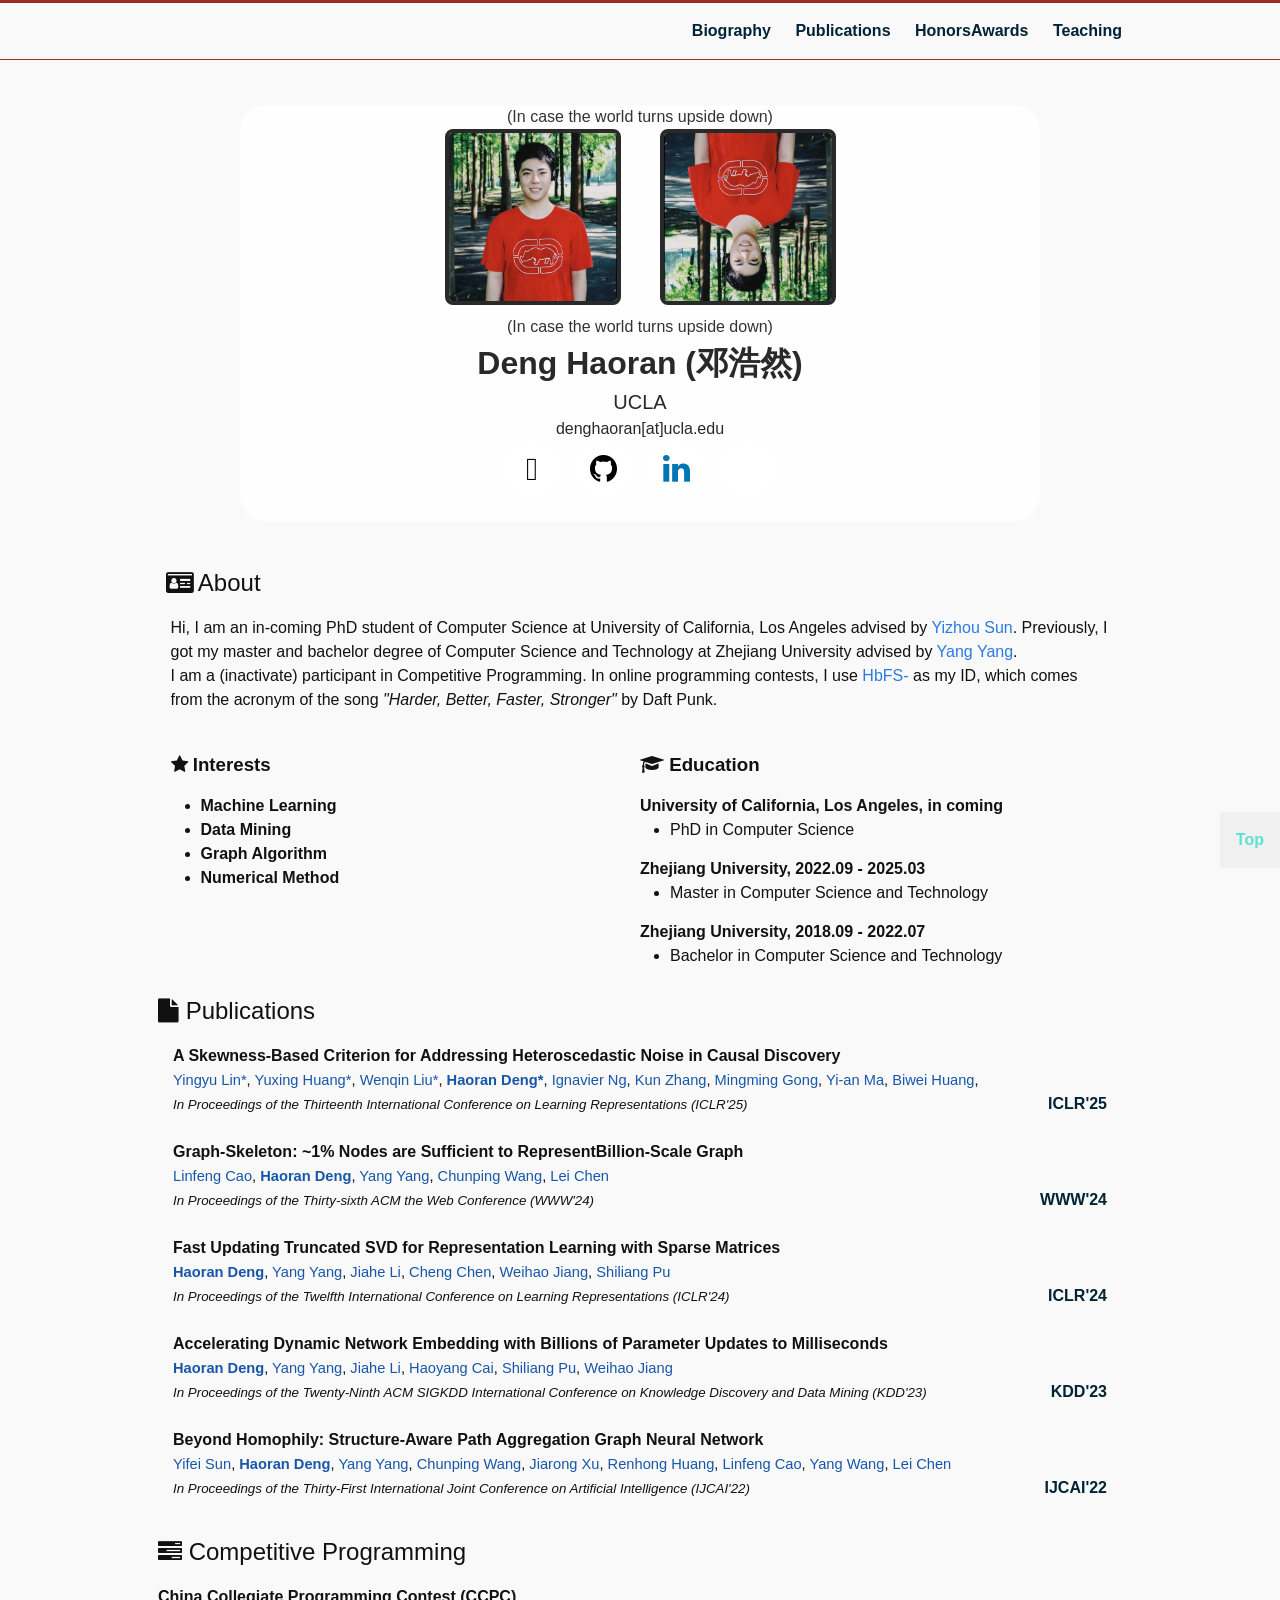
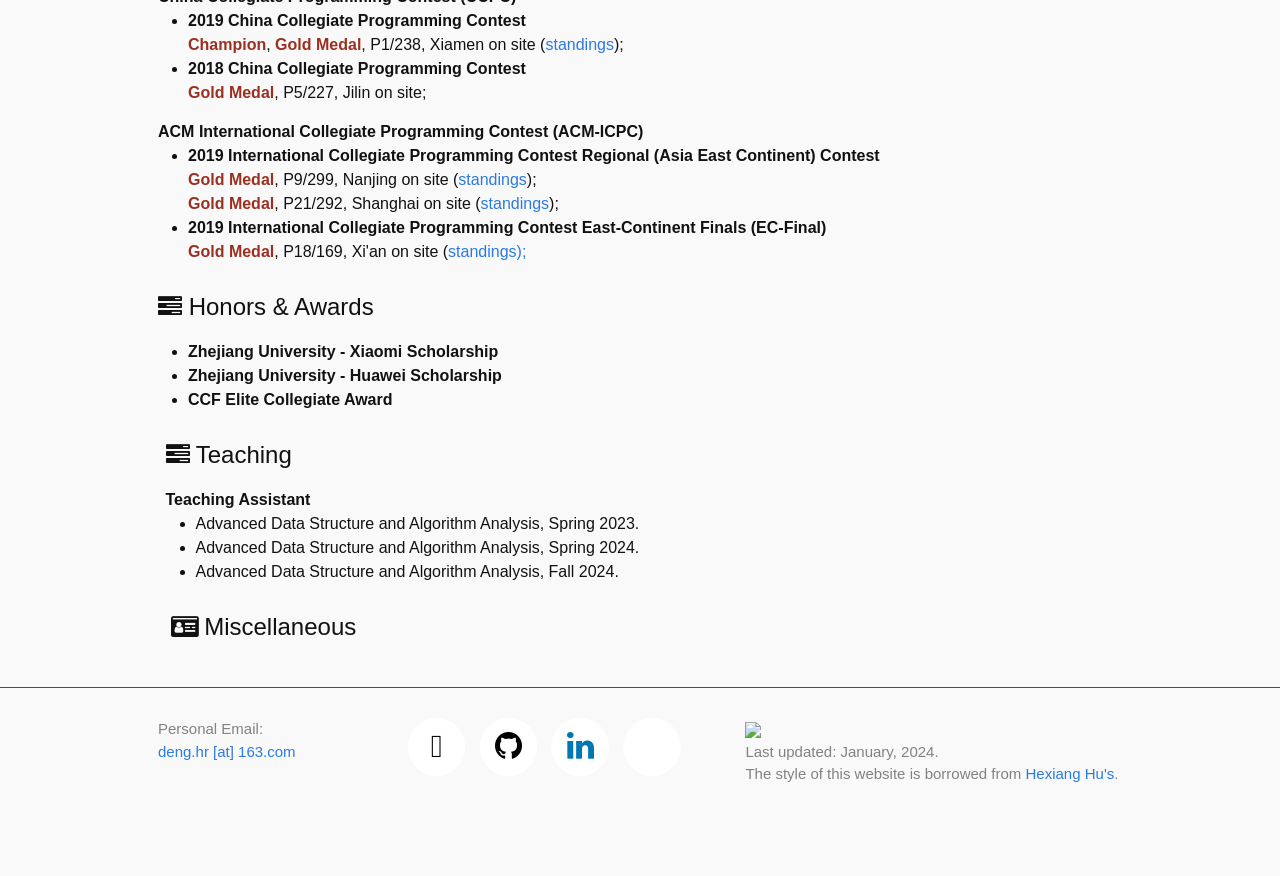
==== index.html @ dbf04264 "update" ====
<!DOCTYPE html>
<html>

  <head>

  <!-- Global site tag (gtag.js) - Google Analytics -->
  <!-- <script async src="https://www.googletagmanager.com/gtag/js?id=G-RFR2GFKT75"></script>
  <script>
    window.dataLayer = window.dataLayer || [];
    function gtag(){dataLayer.push(arguments);}
    gtag('js', new Date());
  
    gtag('config', 'G-RFR2GFKT75');
  </script> -->
  <!-- Google Tag Manager -->
  <!-- <script>(function(w,d,s,l,i){w[l]=w[l]||[];w[l].push({'gtm.start':
  new Date().getTime(),event:'gtm.js'});var f=d.getElementsByTagName(s)[0],
  'https://www.googletagmanager.com/gtm.js?id='+i+dl;f.parentNode.insertBefore(j,f);
  j=d.createElement(s),dl=l!='dataLayer'?'&l='+l:'';j.async=true;j.src=
  })(window,document,'script','dataLayer','GTM-NC38VTD');</script> -->
  <!-- End Google Tag Manager -->

  <meta http-equiv="Cache-Control" content="no-cache, no-store, must-revalidate" />
  <meta http-equiv="Pragma" content="no-cache" />
  <meta http-equiv="Expires" content="0" />

  <meta charset="utf-8">
  <meta http-equiv="X-UA-Compatible" content="IE=edge">

  <meta name="viewport" content="width=device-width, initial-scale=1">
	  
	<!-- <meta name="google-site-verification" content="u_--0s_Uw50r4zCgRrzltkmFhNCduYOJwPGlKVTuNJU" /> -->

  <title>Deng Haoran 邓浩然</title>
  <meta name="description" lang="en" content="This is an academic website for Deng Haoran">
  <meta name="keywords" lang="en" content="Deng Haoran." />
  

  <link rel="shortcut icon" href="images/icon/z.jpg">
  <link rel="stylesheet" href="main.css">
  <link rel="stylesheet" href="css/custom.css">
  <link rel="stylesheet" href="https://maxcdn.bootstrapcdn.com/font-awesome/4.7.0/css/font-awesome.min.css">
  <link rel="stylesheet" type="text/css" href="http://at.alicdn.com/t/font_1160473_t1iruikumm.css">

  <link rel="stylesheet" href="css/academicons.css"/>
  <link rel="stylesheet" href="//at.alicdn.com/t/c/font_4396254_7zooe3x1x2a.css">
  <link rel="stylesheet" href="https://cdn.jsdelivr.net/gh/jpswalsh/academicons@1/css/academicons.min.css">



  <script src="js/jquery-2.1.3.min.js"> </script>

  <!--[if lt IE 9]>
<script src="//cdnjs.cloudflare.com/ajax/libs/html5shiv/r29/html5.min.js">
</script>
<![endif]-->

  <script type="text/javascript">
    function ShowHide(divId, linkDivId) {
        if(document.getElementById(divId).style.display == 'none') {
            document.getElementById(divId).style.display='block';
            document.getElementById(linkDivId).style.display='none'; // Hide the "read more" link
        }
        else {
            document.getElementById(divId).style.display = 'none';
        }
    }
  </script>

  <style>
    /* 为所有列表项设置样式 */
    li.indented {
        position: relative;
        padding-left: 90px; /* 这是对齐效果的关键，可以根据实际内容调整这个值 */
    }

    li.indented::before {
        content: attr(data-date);
        position: absolute;
        left: 0;
        top: 0;
        white-space: nowrap;
    }
  </style>
  
</head>


<body>

    <!-- Google Tag Manager (noscript) -->
<!-- <noscript><iframe src="https://www.googletagmanager.com/ns.html?id=GTM-NC38VTD"
height="0" width="0" style="display:none;visibility:hidden"></iframe></noscript> -->
<!-- End Google Tag Manager (noscript) -->

    <header class="site-header">

  <div class="wrapper">
<nav class="site-nav">
  <a href="#" class="menu-icon">
    <svg viewBox="0 0 18 15">
      <path fill="#424242" d="M18,1.484c0,0.82-0.665,1.484-1.484,1.484H1.484C0.665,2.969,0,2.304,0,1.484l0,0C0,0.665,0.665,0,1.484,0 h15.031C17.335,0,18,0.665,18,1.484L18,1.484z"/>
      <path fill="#424242" d="M18,7.516C18,8.335,17.335,9,16.516,9H1.484C0.665,9,0,8.335,0,7.516l0,0c0-0.82,0.665-1.484,1.484-1.484 h15.031C17.335,6.031,18,6.696,18,7.516L18,7.516z"/>
      <path fill="#424242" d="M18,13.516C18,14.335,17.335,15,16.516,15H1.484C0.665,15,0,14.335,0,13.516l0,0 c0-0.82,0.665-1.484,1.484-1.484h15.031C17.335,12.031,18,12.696,18,13.516L18,13.516z"/>
    </svg>
  </a>

  <div class="trigger">
    <a class="page-link" href="#bio"><b>Biography</b></a>
    <a class="page-link" href="#publications"><b>Publications</b></a>
    <a class="page-link" href="#awards"><b>HonorsAwards</b></a>
    <a class="page-link" href="#teaching"><b>Teaching </b></a>
  </div>
</nav>
  </div>
</header>

  <div id="profile-cover" class="cover shallow-bg img-responsive"> 
    <div id="profile-namecard" class="profile-wrapper wrapper-light">
      <div id="my-contact" class="profile-col profile-col-2">
        <div style="margin-top: 10px; font-size: 16px; color: #333;">
          (In case the world turns upside down) 
        </div>
        <div style="text-align: center;">
          <div style="display: flex; justify-content: center; gap: 5px;">
            <img src="./images/self-portrait/me.jpg" alt="Me" class="circle-img border-dark" />
            <img src="./images/self-portrait/me.jpg" alt="Me" class="circle-img border-dark rotated" />
          </div>
          <div style="margin-top: 10px; font-size: 16px; color: #333;">
            (In case the world turns upside down) 
          </div>
        </div>
        <div id="my-name" class="text-grey-dark">
          Deng Haoran (邓浩然)<br>
        </div>
        <div id="my-title" class="text-grey">
          UCLA
        </div>
        <div id="my-email" class="text-grey-light">
          denghaoran[at]ucla.edu
        </div>

        <div class="social-media">
          <a href="https://scholar.google.com/citations?user=XYroEUEAAAAJ&hl" class="icon-button github">
          <i class="ai ai-google-scholar-square icon-github"></i>
            <span></span>
          </a>

          <a href="https://github.com/HaoranDeng" class="icon-button github">
            <i class="fa fa-github icon-github"></i>
            <span></span>
          </a>

          <a href="" class="icon-button linkedin">
            <i class="fa fa-linkedin icon-linkedin"></i>
            <span></span>
          </a>
          
          <a href="https://codeforces.com/profile/HbFS-" class="icon-button codeforces">
            <i 
              class="iconfont icon-codeforces"
              font-size: 50px
            ></i>
            <span></span>
          </a>
        </div>
      </div>
    </div>
  </div>

<div class="page-content">
<div class="wrapper">
<div id="bio" class="bio">

  <h1 class="md-heading text-left">
    <i class="fa fa-id-card" aria-hidden="true"></i>
    About
  </h1>
  <div class="bio-body" style="overflow:hidden;">
    <p>

      Hi, I am an in-coming PhD student of Computer Science at University of California, Los Angeles advised by <a href='https://web.cs.ucla.edu/~yzsun/'>Yizhou Sun</a>.
       
      Previously, I got my master and bachelor degree of Computer Science and Technology at Zhejiang University advised by <a href='http://yangy.org/#'>Yang Yang</a>. <br>

      <!-- I am interested in efficient machine learning and data mining. <br> -->
      
      I am a (inactivate) participant in Competitive Programming. 
      In online programming contests, I use <a href="https://codeforces.com/profile/HbFS-">HbFS-</a> as my ID, which comes from the acronym of the song <i>"Harder, Better, Faster, Stronger"</i> by Daft Punk.<br>

      <!-- <b>I am applying for PhD positions starting in Fall 2025! </b>  -->
      
      <br>
    </p>

    <div style="width: 50%; float:left">
			<h3>
		    <i class="fa fa-star" aria-hidden="true"></i>
		    <strong>Interests</strong>
			</h3>
      <ul>
        <li><b>Machine Learning</b></li>
        <li><b>Data Mining</b></li>
        <li><b>Graph Algorithm</b></li>
        <li><b>Numerical Method</b></li>
        <!-- <li><b>Numerical Method for Sparse Matrix.</b></li> -->
      </ul>
    </div>

    <div style="width: 50%; float:right">
			<h3>
				<i class="fa fa-graduation-cap" aria-hidden="true"></i>
				<strong>Education</strong>
			</h3>
      <b>University of California, Los Angeles, in coming</b><br>
			<ul>
        <li>PhD in Computer Science </li>
			</ul>
			<b>Zhejiang University, 2022.09 - 2025.03</b><br>
			<ul>
        <li>Master in Computer Science and Technology </li>
			</ul>
      <b>Zhejiang University, 2018.09 - 2022.07</b><br>
        <ul>
          <li>Bachelor in Computer Science and Technology</li>
        </ul>
    </div>
  
  </div>
</div>


<div id="publications" class="publications">
  <h1 class="md-heading text-left">
    <i class="fa fa-file" aria-hidden="true"></i>
    Publications
  </h1>

  <div class="pub-list">

    <div class="pub">
      <div class="pub-right">
        <div class="title">
          A Skewness-Based Criterion for Addressing Heteroscedastic Noise in Causal Discovery
        </div>
        <div class="desc">
        </div>
        <div class="authors">
          <font style="font-size: 11pt;">
            <a class="author" href="">Yingyu Lin*</a>,
            <a class="author" href="">Yuxing Huang*</a>,
            <a class="author" href="">Wenqin Liu*</a>,
            <a class="author" href=""><b>Haoran Deng*</b></a>,
            <a class="author" href="">Ignavier Ng</a>,
            <a class="author" href="">Kun Zhang</a>,
            <a class="author" href="">Mingming Gong</a>,
            <a class="author" href="">Yi-an Ma</a>,
            <a class="author" href="">Biwei Huang</a>,
            <!-- (*: Equal contribution) -->
          </font>
        </div>
        <font style="font-size: 10pt;"><i>In Proceedings of the Thirteenth International Conference on Learning Representations (ICLR'25)</i></font>
        <div class="publish">
          <span class="publisher">ICLR'25</span>
          <span class="place"></span>
        </div>
        <div class="tags">
          <a href="https://arxiv.org/pdf/2410.06407" class="publication-button pdf"><i class="iconfont icon-wenjian_pdf"></i></a>
          <!-- <a href="https://openreview.net/forum?id=CX2RgsS29V" class="publication-button pdf"><i class="iconfont icon-acm"></i></a>
          <a href="https://github.com/HaoranDeng/IncSVD" class="publication-button pdf"><i class="iconfont icon-github-fill"></i></a> -->
        </div>
      </div>
    </div>

    <div class="pub">
      <div class="pub-right">
        <div class="title">
          Graph-Skeleton: ~1% Nodes are Sufficient to RepresentBillion-Scale Graph
        </div>
        <div class="desc">
        </div>
        <div class="authors">
          <font style="font-size: 11pt;">
            <a class="author" href="">Linfeng Cao</a>,
            <a class="author" href=""><b>Haoran Deng</b></a>,
            <a class="author" href="">Yang Yang</a>,
            <a class="author" href="">Chunping Wang</a>,
            <a class="author" href="">Lei Chen</a>
          </font>
        </div>
        <font style="font-size: 10pt;"><i>In Proceedings of the Thirty-sixth ACM the Web Conference (WWW'24)</i></font>
        <div class="publish">
          <span class="publisher">WWW'24</span>
          <span class="place"></span>
        </div>
        <div class="tags">
          <a href="https://arxiv.org/pdf/2402.09565.pdf" class="publication-button pdf"><i class="iconfont icon-wenjian_pdf"></i></a>
          <a href="https://dl.acm.org/doi/abs/10.1145/3589334.3645452" class="publication-button pdf"><i class="iconfont icon-acm"></i></a>
          <a href="https://github.com/zjunet/GraphSkeleton" class="publication-button pdf"><i class="iconfont icon-github-fill"></i></a>
        </div>
      </div>
    </div>


    <div class="pub">
      <div class="pub-right">
        <div class="title">
          Fast Updating Truncated SVD for Representation Learning with Sparse Matrices
        </div>
        <div class="desc">
        </div>
        <div class="authors">
          <font style="font-size: 11pt;">
            <a class="author" href=""><b>Haoran Deng</b></a>,
            <a class="author" href="">Yang Yang</a>,
            <a class="author" href="">Jiahe Li</a>,
            <a class="author" href="">Cheng Chen</a>,
            <a class="author" href="">Weihao Jiang</a>,
            <a class="author" href="">Shiliang Pu</a>
          </font>
        </div>
        <font style="font-size: 10pt;"><i>In Proceedings of the Twelfth International Conference on Learning Representations (ICLR'24)</i></font>
        <div class="publish">
          <span class="publisher">ICLR'24</span>
          <span class="place"></span>
        </div>
        <div class="tags">
          <a href="https://arxiv.org/pdf/2401.09703.pdf" class="publication-button pdf"><i class="iconfont icon-wenjian_pdf"></i></a>
          <a href="https://openreview.net/forum?id=CX2RgsS29V" class="publication-button pdf"><i class="iconfont icon-acm"></i></a>
          <a href="https://github.com/HaoranDeng/IncSVD" class="publication-button pdf"><i class="iconfont icon-github-fill"></i></a>
        </div>
      </div>
    </div>

    <div class="pub">
      <div class="pub-right">
        <div class="title">
          Accelerating Dynamic Network Embedding with Billions of Parameter Updates to Milliseconds
        </div>
        <div class="desc">
        </div>
        <div class="authors">
          <font style="font-size: 11pt;">
            <a class="author" href=""><b>Haoran Deng</b></a>,
            <a class="author" href="">Yang Yang</a>,
            <a class="author" href="">Jiahe Li</a>,
            <a class="author" href="">Haoyang Cai</a>,
            <a class="author" href="">Shiliang Pu</a>,
            <a class="author" href="">Weihao Jiang</a>
          </font>
        </div>
        <font style="font-size: 10pt;"><i>In Proceedings of the Twenty-Ninth ACM SIGKDD International Conference on Knowledge Discovery and Data Mining (KDD'23)</i></font>
        <div class="publish">
          <span class="publisher">KDD'23</span>
          </span>
          <span class="place"></span>
        </div>
        <div class="tags">
          <a href="https://arxiv.org/pdf/2306.08967.pdf" class="publication-button pdf"><i class="iconfont icon-wenjian_pdf"></i></a>
          <a href="https://dl.acm.org/doi/10.1145/3580305.3599250" class="publication-button pdf"><i class="iconfont icon-acm"></i></a>
          <a href="https://github.com/HaoranDeng/DAMF" class="publication-button pdf"><i class="iconfont icon-github-fill"></i></a>
          <a href="https://dl.acm.org/doi/10.1145/3580305.3599250" class="publication-button pdf"><i class="iconfont icon-video-fill"></i></a>
        </div>
      </div>
    </div>

    <div class="pub">
      <div class="pub-right">
        <div class="title">
          Beyond Homophily: Structure-Aware Path Aggregation Graph Neural Network
        </div>
        <div class="desc">
        </div>
        <div class="authors">
          <font style="font-size: 11pt;">
            <a class="author" href="">Yifei Sun</a>,
            <a class="author" href=""><b>Haoran Deng</b></a>,
            <a class="author" href="">Yang Yang</a>,
            <a class="author" href="">Chunping Wang</a>,
            <a class="author" href="">Jiarong Xu</a>,
            <a class="author" href="">Renhong Huang</a>,
            <a class="author" href="">Linfeng Cao</a>,
            <a class="author" href="">Yang Wang</a>,
            <a class="author" href="">Lei Chen</a>
          </font>
        </div>
        <font style="font-size: 10pt;"><i>In Proceedings of the Thirty-First International Joint Conference on Artificial Intelligence (IJCAI'22)</i></font>
        <div class="publish">
          <span class="publisher">IJCAI'22</span>
          <span class="place"></span>
        </div>
        <div class="tags">
          <a href="https://www.ijcai.org/proceedings/2022/0310.pdf" class="publication-button pdf"><i class="iconfont icon-wenjian_pdf"></i></a>
          <a href="https://github.com/zjunet/PathNet" class="publication-button pdf"><i class="iconfont icon-github-fill"></i></a>
        </div>
      </div>
    </div>

    

  </div>
</div>
</div>

<div class="wrapper">
  <div id="CompetitivePrograming" class="HonorsAwards">
    <h1 class="md-heading text-left">
      <i class="fa fa-tasks" aria-hidden="true"></i>
      Competitive Programming
    </h1>
    <b>China Collegiate Programming Contest (CCPC)</b>
    <ul>
      <li><strong>2019 China Collegiate Programming Contest</strong></li>
        <b><span style="color: #9b3022;">Champion</span></b>, <b><span style="color: #9b3022;">Gold Medal</span></b>, P1/238, Xiamen on site (<a href="standing/xiamen.xlsx" download >standings</a>);<br>
      <li><strong>2018 China Collegiate Programming Contest</strong></li>
        <b><span style="color: #9b3022;">Gold Medal</span></b>, P5/227, Jilin on site;<br>
    </ul>
    <b>ACM International Collegiate Programming Contest (ACM-ICPC)</b>
    <ul>
      <li><strong>2019 International Collegiate Programming Contest Regional (Asia East Continent) Contest</strong></li>
        <b><span style="color: #9b3022;">Gold Medal</span></b>, P9/299, Nanjing on site (<a href="https://icpc.global/regionals/finder/AR-Nannjing-2020/standings">standings</a>);<br>
        <b><span style="color: #9b3022;">Gold Medal</span></b>, P21/292, Shanghai on site (<a href="https://icpc.global/regionals/finder/Shanghai-2020/standings">standings</a>);<br>
      <li><strong>2019 International Collegiate Programming Contest East-Continent Finals (EC-Final)</strong></li>
        <b><span style="color: #9b3022;">Gold Medal</span></b>, P18/169, Xi'an on site (<a href="https://icpc.global/regionals/finder/Asia-EC-League-Final-2020/standings">standings);</a><br>
    </ul>
  </div>
</div>

<div class="wrapper">
  <div id="HonorsAwards" class="HonorsAwards">
    <h1 class="md-heading text-left">
      <i class="fa fa-tasks" aria-hidden="true"></i>
      Honors & Awards
    </h1>
    <ul>
      <li><strong>Zhejiang University - Xiaomi Scholarship</strong></li>
      <li><strong>Zhejiang University - Huawei Scholarship</strong></li>
      <li><strong>CCF Elite Collegiate Award</strong></li>
    </ul>
  </div>
</div>

<div class="wrapper">
  <div id="teaching" class="bio">
      <h1 class="md-heading text-left">
        <i class="fa fa-tasks" aria-hidden="true"></i>
        Teaching
      </h1>  
      <b>Teaching Assistant</b><br>
      <ul>
        <li> Advanced Data Structure and Algorithm Analysis, Spring 2023.
        <li> Advanced Data Structure and Algorithm Analysis, Spring 2024.
        <li> Advanced Data Structure and Algorithm Analysis, Fall 2024.
      </ul>
  </div>
</div>

<!-- <div class="wrapper">
  <div id="academicservices" class="bio">
    <div class="bio-body" style="overflow:hidden;">
      <h1 class="md-heading text-left">
        <i class="fa fa-tasks" aria-hidden="true"></i>
        Academic Services
      </h1>  
      <b>Journal/Conference Reviewer:</b> NeurIPS, IEEE Transactions on Big Data, PLOS ONE<br>
      <b>Volunteer:</b> KDD 2023, NeurIPS 2023
    </div>
  </div>
</div> -->


<div class="wrapper">
  <div id="misc" class="bio">
    <div class="bio-body" style="overflow:hidden;">
      <h1 class="md-heading text-left">
        <i class="fa fa-id-card" aria-hidden="true"></i>
        Miscellaneous
      </h1>  
      <p>
      <!-- I love debating, running, badminton, piano, traveling and so much more.<br>
      🎤 Champion and Best Debater of the CKC Honors College Debate Tournament<br>
      🏃‍♀️ Runner-up of the Women's Pentathlon at Zhejiang University<br>
      🏸 Champion of Badminton Mixed Doubles at Zhejiang University<br> -->
      
      <!-- I was an athlete with 5 years of semi-professional training in Xiamen Professional Badminton Team, a renowned team that has produced 2 Olympic Champions and numerous world champions🏅. -->
      </p>
      <!-- <table>
        <tbody><tr>
          <td width="30%" valign="middle"><p><a href="https://www.bilibili.com/video/BV1ao4y1t7LJ/?spm_id_from=333.999.0.0&vd_source=24a1de585eee62ca4067d60b85fe0d92" target="_blank">
            <img src="./images/self-portrait/badminton.png" width="300" alt="LGM" style="border-style: none" align="top">
          </a></p></td>
          <td width="50%" valign="middle"><p style="margin-top: 0px; margin-bottom: 0px; line-height: 1.25;">
              <ul>
                <li><b>Chinese National First-Class Athlete</b> 
                  <ul>
                    <li>Pinnacle of lifelong honor for semi-professional athletes</li>	
                  </ul>
                </li>
                <li>National 8th place in Badminton Men's Singles</li>
                <li>Zhejiang Provincial 🥇🥈 &nbsp; <a href="https://www.bilibili.com/video/BV1ao4y1t7LJ/?spm_id_from=333.999.0.0&vd_source=24a1de585eee62ca4067d60b85fe0d92"> <img src="https://img.shields.io/badge/dynamic/json?label=views&style=social&logo=bilibili&query=$.data.stat.view&url=https://api.bilibili.com/x/web-interface/view?bvid=BV1kK4y1P7FJ" alt="bilibili"> <img src="https://img.shields.io/badge/dynamic/json?label=views&style=social&logo=bilibili&query=$.data.stat.view&url=https://api.bilibili.com/x/web-interface/view?bvid=BV1ao4y1t7LJ" alt="bilibili"></a></li>
                <li>Fujian Provincial 🥈🥈🥉🥉</li>
                <li>Xiamen Municipal 🥇🥇🥇🥇🥇🥇🥇</li>
              </ul>
          </p></td>
        </tr></tbody>
      </table> -->
      <!-- <p id="readMoreDiv3"><a href="javascript:void(0);" onclick="ShowHide('HiddenDiv3', 'readMoreDiv3')" class="read-more-link">show more</a></p>
      <div class="mid" id="HiddenDiv3" style="display: none;">	
        <table>
          <tbody><tr>
            <td width="100%">
              <p style="margin-top: 3px; margin-bottom: 3px; line-height: 1.25;">
                💡 I am interested in tech-empowered entrepreneurship and I was selected for a distinguished minor program in innovation and entrepreneurship with honors.
                <br><br>
                🎤 To promote information technology, I've been an invited speaker on national TV and provincial radio, as well as the host of a Turing Seminar with Monty, the admirable creator of MySQL.
                <br><br>
                💖 I have a passion for philanthropy and participated in several charity events. I am humbled to receive ZJU's highest recognition for my efforts.
            </p></td>
          </tr></tbody>
        </table>
      </div> -->
      <table style="width:80%;max-width:400px;border:0px;border-spacing:0px;border-collapse:separate;margin-right:auto;margin-left:auto;">
        <tbody><tr>
          <td style="width:100%; vertical-align:middle; text-align:center;"><p>
            <script type="text/javascript" id="clustrmaps" src="//clustrmaps.com/map_v2.js?d=3CfPQBFzeOvYscprjhS233pT0E9P0xgc8qHdknSDydk&cl=ffffff&w=a"></script>
          </a></p></td>
        </tr></tbody>
      </table>
    </div>
  </div>
</div>




<footer class="site-footer">
  <div class="wrapper">
    <div class="footer-col-wrapper">
      <div class="footer-col  footer-col-1">
        <ul class="contact-list">
          <li>Personal Email:</li>
          <li><a href="mailto:">deng.hr [at] 163.com</a></li>
        </ul>
      </div>

      <div class="footer-col  footer-col-2">
          <a href="" class="icon-button github">
          <i class="ai ai-google-scholar-square icon-github"></i>
            <span></span>
          </a>

          <a href="" class="icon-button github">
            <i class="fa fa-github icon-github"></i>
            <span></span>
          </a>

          <a href="" class="icon-button linkedin">
            <i class="fa fa-linkedin icon-linkedin"></i>
            <span></span>
          </a>

          <a href="https://codeforces.com/profile/HbFS-" class="icon-button codeforces">
            <i class="iconfont icon-codeforces"></i>
            <span></span>
          </a>
      </div>
	<div class="footer-col footer-col-3">
    <a href="https://hits.seeyoufarm.com"><img src="https://hits.seeyoufarm.com/api/count/incr/badge.svg?url=https%3A%2F%2Fhaorandeng.github.io&count_bg=%2379C83D&title_bg=%23555555&icon=&icon_color=%23E7E7E7&title=hits&edge_flat=false"/></a>
		<p class="text">Last updated: January, 2024.<br>The style of this website is borrowed from <a href='http://hexianghu.com/'>Hexiang Hu's</a>.</p>
	</div>
  </div>
  </div>

</footer>
    <div class="back-to-top">Top</div>

<script type="text/javascript">
jQuery(document).ready(function() {
    var offset = 220;
    var duration = 500;
    jQuery(window).scroll(function() {
        if (jQuery(this).scrollTop() > offset) {
            jQuery('.back-to-top').fadeIn(duration);
        } else {
            jQuery('.back-to-top').fadeOut(duration);
    
        }
    });
    jQuery('.back-to-top').click(function(event) {
        event.preventDefault();
        jQuery('html, body').animate({scrollTop: 0}, duration);
        return false;
    })
});
</script>
  </body>

<!--
  <script>
  (function(i,s,o,g,r,a,m){i['GoogleAnalyticsObject']=r;i[r]=i[r]||function(){
  (i[r].q=i[r].q||[]).push(arguments)},i[r].l=1*new Date();a=s.createElement(o),
  m=s.getElementsByTagName(o)[0];a.async=1;a.src=g;m.parentNode.insertBefore(a,m)
  })(window,document,'script','//www.google-analytics.com/analytics.js','ga');

  ga('create', 'UA-60071442-1', 'auto');
  ga('send', 'pageview');
</script>
-->

<!--<script src="custom-pub.js"></script>-->
</html>
---- main.css ----
body,
h1,
h2,
h3,
h4,
h5,
h6,
p,
blockquote,
pre,
hr,
dl,
dd,
ol,
ul,
figure {
    margin: 0;
    padding: 0
}

hr {
    display: block;
    -webkit-margin-before: 0.5em;
    -webkit-margin-after: 0.5em;
    -webkit-margin-start: auto;
    -webkit-margin-end: auto;
    border-style: inset;
    border-width: 1px
}

body,
html {
    height: 100%
}

body {
    z-index: initial;
    font-family: "Roboto", Helvetica, Arial, sans-serif;
    font-size: 16px;
    line-height: 1.5;
    font-weight: 300;
    color: #111;
    background-color: #f9f9f9;
    -webkit-text-size-adjust: 100%
}

body:after {
    display: none;
    content: url("images/background/background1.JPG") url("images/background/background2.jpg")
}

h1,
h2,
h3,
h4,
h5,
h6,
p,
blockquote,
pre,
ul,
ol,
dl,
figure,
.highlight {
    margin-bottom: 15px
}

img {
    max-width: 100%;
    vertical-align: middle
}

figure>img {
    display: block
}

figcaption {
    font-size: 14px
}

ul,
ol {
    margin-left: 30px
}

li>ul,
li>ol {
    margin-bottom: 0
}

h1,
h2,
h3,
h4,
h5,
h6 {
    font-weight: 300
}

a {
    color: #2a7ae2;
    text-decoration: none
}

a:visited {
    color: #1756a9
}

a:hover {
    color: #111;
    text-decoration: underline
}

blockquote {
    color: #828282;
    border-left: 4px solid #e8e8e8;
    padding-left: 15px;
    font-size: 18px;
    letter-spacing: -1px;
    font-style: italic
}

blockquote>:last-child {
    margin-bottom: 0
}

pre,
code {
    font-size: 15px;
    border: 1px solid #e8e8e8;
    border-radius: 3px;
    background-color: #eef
}

code {
    padding: 1px 5px
}

pre {
    padding: 8px 12px;
    overflow-x: scroll
}

pre>code {
    border: 0;
    padding-right: 0;
    padding-left: 0
}

.wrapper {
    max-width: -webkit-calc(1024px - (30px * 2));
    max-width: calc(1024px - (30px * 2));
    margin-right: auto;
    margin-left: auto;
    padding-right: 30px;
    padding-left: 30px
}

@media screen and (max-width: 800px) {
    .wrapper {
        max-width: -webkit-calc(1024px - (30px));
        max-width: calc(1024px - (30px));
        padding-right: 15px;
        padding-left: 15px
    }
}

.wrapper:after,
.footer-col-wrapper:after,
.cover:after,
.profile-wrapper:after {
    content: "";
    display: table;
    clear: both
}

.text-grey-light {
    color: #e8e8e8
}

.text-grey-bright {
    color: #fff
}

.text-grey {
    color: #828282
}

.site-header {
    border-top: 3px solid #9b3022;
    border-bottom: 1px solid #9b3022;
    min-height: 56px;
    position: relative
}

.site-title {
    font-size: 26px;
    font-weight: 400;
    font-family: 'Roboto', sans-serif, Helvetica;
    line-height: 56px;
    letter-spacing: -1px;
    margin-bottom: 0;
    float: left
}

.site-title,
.site-title:visited {
    color: #002336
}

.site-nav {
    float: right;
    line-height: 56px;
    z-index: 3
}

.site-nav .menu-icon {
    display: none
}

.site-nav .page-link {
    font-weight: 400;
    color: #002336;
    line-height: 1.5
}

.site-nav .page-link:not(:first-child) {
    margin-left: 20px
}

@media screen and (max-width: 600px) {
    .site-nav {
        position: absolute;
        top: 9px;
        right: 30px;
        background-color: #f9f9f9;
        border: 1px solid #e8e8e8;
        border-radius: 5px;
        text-align: right
    }

    .site-nav .menu-icon {
        display: block;
        float: right;
        width: 36px;
        height: 26px;
        line-height: 0;
        padding-top: 10px;
        text-align: center
    }

    .site-nav .menu-icon>svg {
        width: 18px;
        height: 15px
    }

    .site-nav .menu-icon>svg path {
        fill: #113f7c
    }

    .site-nav .trigger {
        clear: both;
        display: none
    }

    .site-nav:hover .trigger {
        display: block;
        padding-bottom: 5px
    }

    .site-nav .page-link {
        font-weight: 400;
        display: block;
        padding: 5px 10px
    }
}

.site-footer {
    border-top: 1px solid #9b3022;
    padding: 30px 0
}

.footer-heading {
    font-size: 18px;
    margin-bottom: 15px
}

.contact-list,
.social-media-list {
    list-style: none;
    margin-left: 0
}

.footer-col-wrapper {
    font-size: 15px;
    color: #828282;
    margin-left: -15px
}

.footer-col {
    float: left;
    margin-bottom: 15px;
    padding-left: 15px
}

.footer-col-1 {
    width: -webkit-calc(25% - (30px / 2));
    width: calc(25% - (30px / 2))
}

.footer-col-2 {
    width: -webkit-calc(35% - (30px / 2));
    width: calc(35% - (30px / 2))
}

.footer-col-3 {
    width: -webkit-calc(40% - (30px / 2));
    width: calc(40% - (30px / 2))
}

@media screen and (max-width: 800px) {

    .footer-col-1,
    .footer-col-2 {
        width: -webkit-calc(50% - (30px / 2));
        width: calc(50% - (30px / 2))
    }

    .footer-col-3 {
        width: -webkit-calc(100% - (30px / 2));
        width: calc(100% - (30px / 2))
    }
}

@media screen and (max-width: 600px) {
    .footer-col {
        float: none;
        width: -webkit-calc(100% - (30px / 2));
        width: calc(100% - (30px / 2))
    }
}

.page-content {
    padding: 30px 0
}

.text-center {
    text-align: center
}

.sm-heading {
    font-size: 20px;
    font-color: #9b3022;
    font-weight: 300
}

.md-heading {
    font-size: 24px;
    font-color: #9b3022;
    font-weight: 400
}

.lg-heading {
    font-size: 30px;
    font-color: #9b3022;
    font-weight: 600
}

.button {
    padding: 10px;
    margin-top: 25px
}

.button a {
    border: solid 1px #e0e0e0;
    border-radius: 0.2rem;
    color: #868686;
    display: inline-block;
    text-align: center;
    padding: 0.5rem 2.0rem;
    text-decoration: none
}

.button em {
    border: solid 1px #e0e0e0;
    border-radius: 0.2rem;
    color: #868686;
    display: inline-block;
    text-align: center;
    padding: 0.5rem 0.9rem
}

.button>.heading>a:hover {
    color: #fff;
    background-color: #292929;
    border: solid 1px #292929
}

.highlight {
    background: #fff
}

.highlight .c {
    color: #998;
    font-style: italic
}

.highlight .err {
    color: #a61717;
    background-color: #e3d2d2
}

.highlight .k {
    font-weight: bold
}

.highlight .o {
    font-weight: bold
}

.highlight .cm {
    color: #998;
    font-style: italic
}

.highlight .cp {
    color: #999;
    font-weight: bold
}

.highlight .c1 {
    color: #998;
    font-style: italic
}

.highlight .cs {
    color: #999;
    font-weight: bold;
    font-style: italic
}

.highlight .gd {
    color: #000;
    background-color: #fdd
}

.highlight .gd .x {
    color: #000;
    background-color: #faa
}

.highlight .ge {
    font-style: italic
}

.highlight .gr {
    color: #a00
}

.highlight .gh {
    color: #999
}

.highlight .gi {
    color: #000;
    background-color: #dfd
}

.highlight .gi .x {
    color: #000;
    background-color: #afa
}

.highlight .go {
    color: #888
}

.highlight .gp {
    color: #555
}

.highlight .gs {
    font-weight: bold
}

.highlight .gu {
    color: #aaa
}

.highlight .gt {
    color: #a00
}

.highlight .kc {
    font-weight: bold
}

.highlight .kd {
    font-weight: bold
}

.highlight .kp {
    font-weight: bold
}

.highlight .kr {
    font-weight: bold
}

.highlight .kt {
    color: #458;
    font-weight: bold
}

.highlight .m {
    color: #099
}

.highlight .s {
    color: #d14
}

.highlight .na {
    color: teal
}

.highlight .nb {
    color: #0086B3
}

.highlight .nc {
    color: #458;
    font-weight: bold
}

.highlight .no {
    color: teal
}

.highlight .ni {
    color: purple
}

.highlight .ne {
    color: #900;
    font-weight: bold
}

.highlight .nf {
    color: #900;
    font-weight: bold
}

.highlight .nn {
    color: #555
}

.highlight .nt {
    color: navy
}

.highlight .nv {
    color: teal
}

.highlight .ow {
    font-weight: bold
}

.highlight .w {
    color: #bbb
}

.highlight .mf {
    color: #099
}

.highlight .mh {
    color: #099
}

.highlight .mi {
    color: #099
}

.highlight .mo {
    color: #099
}

.highlight .sb {
    color: #d14
}

.highlight .sc {
    color: #d14
}

.highlight .sd {
    color: #d14
}

.highlight .s2 {
    color: #d14
}

.highlight .se {
    color: #d14
}

.highlight .sh {
    color: #d14
}

.highlight .si {
    color: #d14
}

.highlight .sx {
    color: #d14
}

.highlight .sr {
    color: #009926
}

.highlight .s1 {
    color: #d14
}

.highlight .ss {
    color: #990073
}

.highlight .bp {
    color: #999
}

.highlight .vc {
    color: teal
}

.highlight .vg {
    color: teal
}

.highlight .vi {
    color: teal
}

.highlight .il {
    color: #099
}

.cover {
    max-width: 100%;
    height: 450px;
    z-index: initial;
    margin-right: auto;
    margin-left: auto;
    padding-right: 0px;
    padding-left: 0px
}

@media screen and (max-width: 800px) {
    .cover {
        max-width: -webkit-calc(1024px - (30px));
        max-width: calc(1024px - (30px));
        padding-right: 15px;
        padding-left: 15px
    }
}

@media screen and (max-width: 600px) {
    .cover {
        height: 600px
    }
}

.shallow-bg {
    background-image: url("images/background/background1.JPG");
    background-size: cover;
    background-repeat: no-repeat;
    background-position: center center
}

.deep-bg {
    background-image: url("images/background/background2.JPG");
    background-size: cover;
    background-repeat: no-repeat;
    background-position: center center
}

.profile-wrapper {
    border-radius: 25px;
    position: relative;
    /* top: 20%; */
    top: 30px;
    width: 800px;
    margin-left: auto;
    margin-right: auto
}

@media screen and (max-width: 800px) {
    .profile-wrapper {
        top: 15%;
        border-radius: 25px;
        position: relative;
        width: -webkit-calc(90% - (30px / 2));
        width: calc(90% - (30px / 2));
        margin-left: auto;
        margin-right: auto
    }
}

.wrapper-light {
    background-color: rgba(255, 255, 255, 0.8)
}

.wrapper-dark {
    background-color: rgba(150, 150, 150, 0.8)
}

.profile-col {
    /* float: left !important; */
    float: none;
    margin-top: 15px;
    margin-bottom: 15px;
    margin-left: auto;
    margin-right: auto;
    text-align: center
}

.profile-col-1 {
    width: -webkit-calc(45% - (30px / 2));
    width: calc(45% - (30px / 2))
}

.profile-col-2 {
    /* margin-top: 15px; */
    width: -webkit-calc(55% - (30px / 2));
    width: calc(55% - (30px / 2))
}

@media screen and (max-width: 800px) {
    /* .profile-col-1, */
    .profile-col-2 {
        width: -webkit-calc(55% - (30px / 2));
        width: calc(55% - (30px / 2))
    }
}

@media screen and (max-width: 800px) {
    .profile-col {
        position: relative;
        margin: 10px auto;
        float: none;
        width: -webkit-calc(100%);
        width: calc(100%)
    }
}

.circle-img {
    margin: 0px auto;
    width: 168px;
    border-width: 4px;
    border-style: solid;
    border-radius: 8px
}

.rotated {
    transform: rotate(180deg);
}

.border-dark {
    border-color: #292929
}

.border-bright {
    border-color: #fff
}

.border-light {
    border-color: #e8e8e8
}

.circle-img-light {
    margin: 0px auto;
    width: 168px;
    border-width: 3px;
    border-style: solid;
    border-radius: 50%
}

#my-name {
    font-size: 32px;
    font-weight: bold;
    color: #292929
}

#my-title {
    font-size: 20px;
    color: #292929;
    font-weight: 200
}

#my-email {
    font-size: 16px;
    color: #292929;
    font-weight: 160
}

#my-desc-title {
    font-size: 28px;
    color: #fff;
    font-weight: bold
}

#my-desc-content {
    font-size: 18px;
    color: #e8e8e8;
    font-weight: 200
}

@media screen and (max-width: 600px) {
    #my-title {
        display: none
    }
}

.preview {
    text-overflow: ellipsis;
    overflow: hidden
}

.hide {
    display: none
}

.maxim {
    background-color: #e8e8e8;
    margin: 10px 10px 10px 10px;
    padding: 10px 10px 10px 20px;
    border-radius: 4px;
    color: #002336
}

@media screen and (max-width: 600px) {
    .maxim {
        padding: 2px;
        margin: 2px
    }
}

.maxim>div>strong,
.maxim>p>strong,
.maxim>strong {
    color: #9b3022
}

.maxim>div>b,
.maxim>p>b,
.maxim>b {
    color: #00a200
}

.maxim>div>s,
.maxim>s {
    color: #00a200
}

.maxim>div>em,
.maxim>em {
    color: #002336;
    font-weight: 400
}

.maxim>div>i,
.maxim>i {
    color: #0077B5;
    font-weight: 400
}

.maxim>div>u,
.maxim>u {
    color: #4d004d;
    font-weight: 400
}

.maxim>div {
    margin: 5px
}

.text-right {
    text-align: right
}

.text-left {
    text-align: left
}

.text-center {
    text-align: center
}

hr.soft {
    border: 0;
    height: 1px;
    background-image: -webkit-linear-gradient(left, transparent, rgba(0, 0, 0, 0.75), transparent);
    background-image: -moz-linear-gradient(left, transparent, rgba(0, 0, 0, 0.75), transparent);
    background-image: -ms-linear-gradient(left, transparent, rgba(0, 0, 0, 0.75), transparent);
    background-image: -o-linear-gradient(left, transparent, rgba(0, 0, 0, 0.75), transparent);
    padding: 0;
    margin: 0
}

.back-to-top {
    position: fixed;
    bottom: 2em;
    right: 0px;
    text-decoration: none;
    color: #35DACA;
    background-color: rgba(235, 235, 235, 0.8);
    font-size: 16px;
    font-weight: bold;
    padding: 1em;
    display: none
}

.back-to-top:hover {
    background-color: rgba(135, 135, 135, 0.5)
}

.social-icon {
    width: 40px;
    height: 40px;
    display: inline-block
}

.icon-button {
    background-color: white;
    border-radius: 3.6rem;
    cursor: pointer;
    display: inline-block;
    font-size: 2.0rem;
    height: 3.6rem;
    line-height: 3.6rem;
    margin: 0 5px;
    position: relative;
    text-align: center;
    -webkit-user-select: none;
    -moz-user-select: none;
    -ms-user-select: none;
    user-select: none;
    width: 3.6rem
}

.icon-button span {
    border-radius: 0;
    display: block;
    height: 0;
    left: 50%;
    margin: 0;
    position: absolute;
    top: 50%;
    -webkit-transition: all 0.3s;
    -moz-transition: all 0.3s;
    -o-transition: all 0.3s;
    transition: all 0.3s;
    width: 0
}

.icon-button:hover span {
    width: 3.6rem;
    height: 3.6rem;
    border-radius: 3.6rem;
    margin: -1.8rem
}


.publication-button {
    color: #9b3022;
    /* background-color: rgba(255, 255, 255, 0); */ 
    border-radius: 1.0rem;
    /* cursor: pointer; */
    display: inline-block;
    /* font-size: 4.0rem; */
    transform: scale(2.0);
    height: -1rem;
    line-height: 2.5rem;
    margin: 0 5px;
    position: relative;
    text-align: center;
    -webkit-user-select: none;
    -moz-user-select: none;
    -ms-user-select: none;
    user-select: none;
    width: 1.5rem;
    text-decoration: none
}


.publication-button:hover {
    text-decoration: none;
}

.publication-button:visited{
    color: #9b3022;
}

.codeforces span {
    background-color: #4099ff
}

.facebook span {
    background-color: #3B5998
}

.linkedin span {
    background-color: #0077B5
}

.github span {
    background-color: #000
}


.icon-button i {
    background: none;
    color: white;
    height: 3.6rem;
    left: 0;
    line-height: 3.6rem;
    position: absolute;
    top: 0;
    -webkit-transition: all 0.3s;
    -moz-transition: all 0.3s;
    -o-transition: all 0.3s;
    transition: all 0.3s;
    width: 3.6rem;
    z-index: 10
}


.icon-button .icon-codeforces {
    transform: scale(2.0);
    color: #4099ff
}

.icon-button .icon-facebook {
    color: #3B5998
}

.icon-button .icon-github {
    color: #000
}

.icon-button .icon-linkedin {
    color: #0077B5
}

/* .publication-button .icon-pdf {
    transform: scale(3.0);
    color: #4099ff
} */

/* .publication-button:hover .icon-pdf, */
.icon-button:hover .icon-codeforces,
.icon-button:hover .icon-facebook,
.icon-button:hover .icon-github,
.icon-button:hover .icon-linkedin {
    color: white
}

.timeline-brief,
.timeline {
    font-family: 'Roboto', sans-serif, Helvetica;
    margin-top: 10px;
    margin-bottom: 10px;
    font-size: 20px;
    font-weight: 400
}

.timeline-body {
    padding: 0
}

.timeline-start {
    width: -webkit-calc(100% - 2 * (20px));
    width: calc(100% - 2 * (20px));
    text-align: center;
    padding: 20px
}

.timeline-item:before {
    width: 11px;
    height: 11px;
    background: #333;
    content: "";
    display: block;
    position: absolute;
    border-radius: 5px
}

.timeline-item {
    width: -webkit-calc(50% - (20px));
    width: calc(50% - (20px));
    position: relative
}

.timeline-item:nth-child(odd):before {
    left: -8px
}

.timeline-item:nth-child(odd):after {
    left: -8px;
    bottom: 0
}

.timeline-item:nth-child(odd) {
    margin-left: 50%;
    padding-left: 20px;
    border-left: 5px solid #333;
    text-align: left
}

.timeline-item:nth-child(even) {
    margin-right: -webkit-calc(50% + (20px));
    margin-right: calc(50% + (20px));
    padding-right: 20px;
    border-right: 5px solid #333;
    text-align: right
}

.timeline-item:nth-child(even):before {
    right: -8px
}

.timeline-item:nth-child(even):after {
    right: -8px
}

.timeline-date {
    font-size: 16px;
    font-weight: 600;
    color: #113f7c
}

.timeline-title {
    font-size: 20px;
    font-weight: 500;
    font-family: 'Roboto', sans-serif;
    color: #9b3022
}

.timeline-desc {
    font-size: 16px;
    font-weight: 200
}

.timeline-host {
    font-size: 14px;
    font-weight: 400
}

.timeline>.timeline-body>.timeline-item:last-child:after {
    bottom: 0;
    width: 11px;
    height: 11px;
    background: #333;
    content: "";
    display: block;
    position: absolute;
    border-radius: 5px
}

.timeline>.timeline-body>.timeline-item:last-child:nth-child(even) {
    vertical-align: middle;
    min-height: 200px;
    border-right: 5px dashed #333
}

.timeline>.timeline-body>.timeline-item:last-child:nth-child(odd) {
    vertical-align: middle;
    min-height: 200px;
    border-left: 5px dashed #333
}

@media screen and (max-width: 600px) {
    .timeline-start {
        min-height: 50px;
        padding: 0 0 0 5px;
        text-align: left;
        border-left: 5px dashed #333;
        width: 100%;
        padding-left: 5px;
        margin-left: 5px
    }

    .timeline-start:after {
        left: 17px;
        width: 11px;
        height: 11px;
        background: #333;
        content: "";
        display: block;
        position: absolute;
        border-radius: 5px
    }

    .timeline-item,
    .timeline-item:nth-child(odd),
    .timeline-item:nth-child(even) {
        min-height: 0;
        text-align: left;
        border-left: 5px solid #333;
        border-right: 0px;
        width: 100%;
        padding-left: 5px;
        margin-left: 5px;
        margin-right: 0px;
        padding-right: 0px
    }

    .timeline>.timeline-body>.timeline-item:last-child:nth-child(odd),
    .timeline>.timeline-body>.timeline-item:last-child:nth-child(even) {
        min-height: 0;
        text-align: left;
        border-left: 5px solid #333;
        border-right: 0px;
        width: 100%;
        padding-left: 5px;
        margin-left: 5px;
        margin-right: 0px;
        padding-right: 0px
    }

    .timeline-item:before {
        left: -8px
    }

    .timeline-item:after {
        left: -8px
    }

    .timeline-date {
        font-size: 14px
    }

    .timeline-title {
        font-size: 16px
    }

    .timeline-desc {
        font-size: 12px
    }

    .timeline-host {
        font-size: 10px
    }
}

.toy-list {
    margin-left: 0;
    list-style: none
}

.toy-list>li {
    margin-bottom: 30px
}

.toy-heading {
    font-size: 42px;
    font-weight: 300;
    letter-spacing: -1px;
    line-height: 1.5;
    border-bottom: 2px solid #424242
}

.toy-item {
    border: thin solid #c0c0c0;
    text-align: center
}

.toy-meta {
    font-size: 14px;
    color: #828282
}

.toy-link {
    display: block;
    font-size: 24px
}

.toy-header {
    margin-bottom: 30px
}

.toy-title {
    font-size: 42px;
    letter-spacing: -1px;
    line-height: 1
}

@media screen and (max-width: 800px) {
    .toy-title {
        font-size: 36px
    }
}

.toy-content {
    margin-bottom: 30px
}

.toy-content h2 {
    font-size: 32px
}

@media screen and (max-width: 800px) {
    .toy-content h2 {
        font-size: 28px
    }
}

.toy-content h3 {
    font-size: 26px
}

@media screen and (max-width: 800px) {
    .toy-content h3 {
        font-size: 22px
    }
}

.toy-content h4 {
    font-size: 20px
}

@media screen and (max-width: 800px) {
    .toy-content h4 {
        font-size: 18px
    }
}

.count-down-digit {
    font-size: 28px
}

@media screen and (max-width: 800px) {
    .count-down-digit {
        font-size: 20px
    }
}

@media screen and (max-width: 600px) {
    .count-down-digit {
        font-size: 24px
    }
}

.count-down-heading {
    font-size: 50px
}

@media screen and (max-width: 800px) {
    .count-down-heading {
        font-size: 40px
    }
}

@media screen and (max-width: 600px) {
    .count-down-heading {
        font-size: 30px
    }
}

.count-down {
    width: 100%;
    height: 40%;
    text-align: center;
    font-size: 20px
}

.hidden {
    display: none
}

li.float-right {
    float: right
}

li.float-left {
    float: left
}

div.paginate-container {
    background: #f9f9f9;
    padding: 1rem;
    margin-top: 3rem;
    border-radius: 0.2rem;
    text-align: center;
    width: -webkit-calc(100% - 2rem);
    width: calc(100% - 2rem)
}

div.paginate-container ul {
    width: 100%;
    margin: 0px;
    padding-left: 0px
}

.pagination>ul,
.pagination>ul>li {
    list-style: none;
    display: inline-block;
    padding-left: 0px
}

.pagination>ul>li:hover a {
    color: #fff;
    background-color: #292929;
    border: solid 1px #292929
}

.pagination>ul>li.active a {
    color: #fff;
    background-color: #292929;
    border: solid 1px #292929
}

.pagination>ul>li.deactive a {
    background-color: #e8e8e8;
    border: solid 1px #f2f2f2
}

.pagination>ul>li a {
    border: solid 1px #e0e0e0;
    border-radius: 0.2rem;
    color: #868686;
    display: inline-block;
    text-align: center;
    padding: 0.5rem 0.9rem
}

.pagination>ul>li em {
    border: solid 1px #e0e0e0;
    border-radius: 0.2rem;
    color: #868686;
    display: inline-block;
    text-align: center;
    padding: 0.5rem 0.9rem
}

div.paginate-container li:first-child a {
    display: inline-block
}

div.paginate-container li:first-child a:after {
    content: "First page"
}

div.paginate-container li:nth-child(2) a {
    display: inline-block
}

div.paginate-container li:nth-child(3) a {
    display: inline-block
}

div.paginate-container li:nth-child(4) a {
    display: inline-block
}

div.paginate-container li:nth-child(5) a {
    display: inline-block
}

div.paginate-container li:nth-child(6) a {
    display: inline-block
}

div.paginate-container li:nth-child(7) a {
    display: inline-block
}

div.paginate-container li:nth-child(8) a {
    display: inline-block
}

div.paginate-container li:nth-child(9) a {
    display: inline-block
}

div.paginate-container li:nth-child(10) a {
    display: inline-block
}

div.paginate-container li:nth-child(11) a {
    display: inline-block
}

div.paginate-container li:nth-child(12) a {
    display: inline-block
}

div.paginate-container li:nth-child(2) a {
    display: inline-block
}

div.paginate-container li:nth-child(2) a:after {
    content: "<"
}

div.paginate-container li:last-child a {
    display: inline-block
}

div.paginate-container li:last-child a:after {
    content: ">"
}

div.paginate-container li:nth-last-child(2) a {
    display: inline-block
}

div.paginate-container li:nth-last-child(2) a:after {
    content: "Last page"
}

@media screen and (max-width: 800px) {
    div.paginate-container li:first-child {
        display: inline-block
    }

    div.paginate-container li:first-child a:after {
        content: "First"
    }

    div.paginate-container li:nth-child(2) {
        display: inline-block
    }

    div.paginate-container li:nth-child(2) a:after {
        content: "<"
    }

    div.paginate-container li:last-child {
        display: inline-block
    }

    div.paginate-container li:last-child a:after {
        content: ">"
    }

    div.paginate-container li:nth-last-child(2) {
        display: inline-block
    }

    div.paginate-container li:nth-last-child(2) a:after {
        content: "Last"
    }
}

@media screen and (max-width: 600px) {
    div.paginate-container li {
        display: none
    }

    div.paginate-container li:nth-child(2) a {
        display: inline-block
    }

    div.paginate-container li:nth-child(3) a {
        display: inline-block
    }

    div.paginate-container li:nth-child(4) a {
        display: inline-block
    }

    div.paginate-container li:nth-child(5) a {
        display: inline-block
    }

    div.paginate-container li.active {
        display: inline
    }

    div.paginate-container li:first-child {
        display: inline
    }

    div.paginate-container li:first-child a:after {
        content: "First"
    }

    div.paginate-container li:nth-last-child(2) {
        display: inline
    }

    div.paginate-container li:nth-last-child(2) a:after {
        content: "Last"
    }

    div.paginate-container li:nth-child(2) {
        display: inline
    }

    div.paginate-container li:nth-child(2) a:after {
        content: "<"
    }

    div.paginate-container li:last-child {
        display: inline
    }

    div.paginate-container li:last-child a:after {
        content: ">"
    }
}

.publications {
    max-width: -webkit-calc(100% - (30px / 2));
    max-width: calc(100% - (30px / 2));
    margin-top: 10px;
    font-family: 'Roboto', sans-serif, Helvetica
}


.pub {
    /* border-top: thin solid #c0c0c0; */
    /* radius: 15px; */
    /* float: left !important; */
    margin-top: 5px;
    margin-bottom: 3px;
    /* padding-top: 15px; */
    /* height: 7.0rem; */
    /* overflow: auto */
}

/* .pub-left {
    float: left;
    width: -webkit-calc(10% - (30px / 2));
    width: calc(10% - (30px / 2));
    text-align: center;
    margin-left: auto;
    margin-right: auto
}

.pub-left>.intro-img {
    width: 80px;
    border-style: solid;
    border-color: #9b3022
} */

.pub-right {
    float: right;
    width: -webkit-calc(100% - (30px / 2));
    width: calc(100% - (30px / 2))
}

@media screen and (max-width: 1000px) {
    /* .pub-left, */
    .pub-right {
        float: none;
        margin: 10px auto;
        width: -webkit-calc(100% - (30px / 2));
        width: calc(100% - (30px / 2))
    }
}

/* @media screen and (max-width: 800px) {
    .pub {
        position: relative;
        margin: 10px auto;
        float: none;
        width: -webkit-calc(100% - (30px / 2));
        width: calc(100% - (30px / 2))
    }
} */

.pub-right>.title {
    font-weight: 650
}

.pub-right>.authors>.author {
    color: #0077B5;
    font-weight: 400
}

.pub-right>.tags>.tag {
    color: #9b3022;
    font-weight: 500;
    font-size: 14px
}

.pub-right>.desc>p {
    margin: auto
}

.pub-right>.publish {
    float: right
}

.pub-right>.publish>.publisher {
    color: #002336;
    font-size: 16px
}

.pub-right>.publish>.status {
    color: #9b3022;
    font-weight: 800;
    font-size: 16px
}

@media screen and (max-width: 800px) {
    .pub-right>.publish>.status {
        display: none
    }
}

.pub-right>.publish>.place {
    color: #0077B5;
    font-weight: 500;
    font-size: 16px
}

@media screen and (max-width: 600px) {
    .pub-right>.publish>.place {
        display: none
    }
}

.HonorsAwards {
    max-width: -webkit-calc(100% - (30px / 2));
    max-width: calc(100% - (30px / 2));
    margin-top: 10px;
    font-family: 'Roboto', sans-serif, Helvetica
}

.bio {
    max-width: -webkit-calc(100% - (30px / 2));
    max-width: calc(100% - (30px / 2));
    margin-top: 10px;
    margin-bottom: 10px;
    margin-left: auto;
    margin-right: auto
}

@media screen and (max-width: 600px) {
    .bio {
        max-width: -webkit-calc(100% - (30px / 2));
        max-width: calc(100% - (30px / 2))
    }
}

.bio-body {
    margin: 5px;
    padding: 0px
}

.posts {
    max-width: -webkit-calc(96% - (30px / 2));
    max-width: calc(96% - (30px / 2));
    margin-top: 30px;
    margin-left: auto;
    margin-right: auto
}

@media screen and (max-width: 600px) {
    .posts {
        max-width: -webkit-calc(100% - (30px / 2));
        max-width: calc(100% - (30px / 2))
    }
}

.post-list {
    margin-left: 0;
    list-style: none
}

.post-list>li {
    margin-bottom: 30px
}

.post-item {
    border-top: thin solid #c0c0c0
}

.post-meta {
    font-size: 14px;
    color: #828282
}

.post-link {
    display: block;
    font-size: 24px
}

.post-header {
    margin-bottom: 30px
}

.post-title {
    font-size: 42px;
    letter-spacing: -1px;
    line-height: 1
}

@media screen and (max-width: 800px) {
    .post-title {
        font-size: 36px
    }
}

.post-content {
    margin-bottom: 30px
}

.post-content h2 {
    font-size: 32px
}

@media screen and (max-width: 800px) {
    .post-content h2 {
        font-size: 28px
    }
}

.post-content h3 {
    font-size: 26px
}

@media screen and (max-width: 800px) {
    .post-content h3 {
        font-size: 22px
    }
}

.post-content h4 {
    font-size: 20px
}

@media screen and (max-width: 800px) {
    .post-content h4 {
        font-size: 18px
    }
}

.project-header {
    max-width: -webkit-calc(96% - (30px / 2));
    max-width: calc(96% - (30px / 2))
}

@media screen and (max-width: 600px) {
    .project-header {
        max-width: -webkit-calc(100% - (30px / 2));
        max-width: calc(100% - (30px / 2))
    }
}

.project-header>h1 {
    font-size: 20pt;
    font-weight: 800;
    text-align: center
}

.project-header>.project-meta {
    font-size: 14px;
    color: #292929;
    float: right
}

.project-header>.project-contributors {
    margin-left: auto;
    margin-right: auto;
    width: -webkit-calc(96% - (30px / 4));
    width: -calc(96%-30px / 4)
}

.project-contributor {
    margin-left: 5pt;
    margin-right: 5pt;
    float: left;
    font-weight: 600;
    color: #0077B5
}

.footnote {
    font-size: 14px;
    color: #828282;
    float: left
}

.project-thumbnail,
.project-figure {
    margin-top: 10pt;
    margin-bottom: 10pt;
    margin: auto;
    width: -webkit-calc(96%);
    width: -calc(96%)
}

.project-figure>img {
    align: middle
}

.project-thumbnail>img {
    align: middle;
    border: solid
}

.project-desc {
    background-color: #e8e8e8;
    margin: 10px 10px 10px 10px;
    padding: 10px 10px 10px 20px;
    border-radius: 4px;
    color: #002336
}

@media screen and (max-width: 600px) {
    .project-desc {
        padding: 2px;
        margin: 2px
    }
}

.project-desc>div>strong,
.project-desc>p>strong,
.project-desc>strong {
    color: #9b3022
}

.project-desc>.tags {
    font-weight: 600
}

.project-desc>.tag,
.project-desc>.tags>.tag {
    color: #9b3022
}

.publisher {
    color: #00a200;
    font-size: 14px;
    font-weight: 600
}

.project-content {
    margin-bottom: 30px
}

.project-content h2 {
    font-size: 32px
}

@media screen and (max-width: 800px) {
    .project-content h2 {
        font-size: 28px
    }
}

.project-content h3 {
    font-size: 26px
}

@media screen and (max-width: 800px) {
    .project-content h3 {
        font-size: 22px
    }
}

.project-content h4 {
    font-size: 20px
}

@media screen and (max-width: 800px) {
    .project-content h4 {
        font-size: 18px
    }
}
---- css/custom.css ----
.text-hl{
  color: #0A942F;
}
.grey-hl{
  color: #696969;
}
---- css/academicons.css ----
/*
 *  Academicons 1.9.1 by James Walsh (https://github.com/jpswalsh) and Katja Bercic (https://github.com/katjabercic)
 *  Fonts generated using FontForge - https://fontforge.org
 *  Square icons designed to be used alongside Font Awesome square icons - https://fortawesome.github.io/Font-Awesome/
 *  Licenses - Font: SIL OFL 1.1, CSS: MIT License
 */
@font-face {
    font-family: 'Academicons';
    font-style: normal;
    font-weight: 400;
    font-display: block;
    src:url('../fonts/academicons.eot');
    src:url('../fonts/academicons.eot') format('embedded-opentype'),
        url('../fonts/academicons.ttf') format('truetype'),
        url('../fonts/academicons.woff') format('woff'),
        url('../fonts/academicons.svg') format('svg');
}
.ai {
  font-family: 'Academicons';
  font-weight: 400;
  -moz-osx-font-smoothing: grayscale;
  -webkit-font-smoothing: antialiased;
  display: inline-block;
  font-style: normal;
  font-variant: normal;
  text-rendering: auto;
  line-height: 1;
}
.ai-academia:before {
  content: "\e9af";
}
.ai-academia-square:before {
  content: "\e93d";
}
.ai-acclaim:before {
  content: "\e92e";
}
.ai-acclaim-square:before {
  content: "\e93a";
}
.ai-acm:before {
  content: "\e93c";
}
.ai-acm-square:before {
  content: "\e95d";
}
.ai-acmdl:before {
  content: "\e96a";
}
.ai-acmdl-square:before {
  content: "\e9d3";
}
.ai-ads:before {
  content: "\e9cb";
}
.ai-ads-square:before {
  content: "\e94a";
}
.ai-africarxiv:before {
  content: "\e91b";
}
.ai-africarxiv-square:before {
  content: "\e90b";
}
.ai-arxiv:before {
  content: "\e974";
}
.ai-arxiv-square:before {
  content: "\e9a6";
}
.ai-biorxiv:before {
  content: "\e9a2";
}
.ai-biorxiv-square:before {
  content: "\e98b";
}
.ai-ceur:before {
  content: "\e96d";
}
.ai-ceur-square:before {
  content: "\e92f";
}
.ai-ciencia-vitae:before {
  content: "\e912";
}
.ai-ciencia-vitae-square:before {
  content: "\e913";
}
.ai-closed-access:before {
  content: "\e942";
}
.ai-closed-access-square:before {
  content: "\e943";
}
.ai-conversation:before {
  content: "\e94c";
}
.ai-conversation-square:before {
  content: "\e915";
}
.ai-coursera:before {
  content: "\e95f";
}
.ai-coursera-square:before {
  content: "\e97f";
}
.ai-crossref:before {
  content: "\e918";
}
.ai-crossref-square:before {
  content: "\e919";
}
.ai-cv:before {
  content: "\e9a5";
}
.ai-cv-square:before {
  content: "\e90a";
}
.ai-datacite:before {
  content: "\e91c";
}
.ai-datacite-square:before {
  content: "\e91d";
}
.ai-dataverse:before {
  content: "\e9f7";
}
.ai-dataverse-square:before {
  content: "\e9e4";
}
.ai-dblp:before {
  content: "\e94f";
}
.ai-dblp-square:before {
  content: "\e93f";
}
.ai-depsy:before {
  content: "\e97a";
}
.ai-depsy-square:before {
  content: "\e94b";
}
.ai-doi:before {
  content: "\e97e";
}
.ai-doi-square:before {
  content: "\e98f";
}
.ai-dryad:before {
  content: "\e97c";
}
.ai-dryad-square:before {
  content: "\e98c";
}
.ai-elsevier:before {
  content: "\e961";
}
.ai-elsevier-square:before {
  content: "\e910";
}
.ai-figshare:before {
  content: "\e981";
}
.ai-figshare-square:before {
  content: "\e9e7";
}
.ai-google-scholar:before {
  content: "\e9d4";
}
.ai-google-scholar-square:before {
  content: "\e9f9";
}
.ai-hal:before {
  content: "\e92c";
}
.ai-hal-square:before {
  content: "\e92d";
}
.ai-hypothesis:before {
  content: "\e95a";
}
.ai-hypothesis-square:before {
  content: "\e95b";
}
.ai-ideas-repec:before {
  content: "\e9ed";
}
.ai-ideas-repec-square:before {
  content: "\e9f8";
}
.ai-ieee:before {
  content: "\e929";
}
.ai-ieee-square:before {
  content: "\e9b9";
}
.ai-impactstory:before {
  content: "\e9cf";
}
.ai-impactstory-square:before {
  content: "\e9aa";
}
.ai-inaturalist:before {
  content: "\e900";
}
.ai-inaturalist-square:before {
  content: "\e901";
}
.ai-inpn:before {
  content: "\e902";
}
.ai-inpn-square:before {
  content: "\e903";
}
.ai-inspire:before {
  content: "\e9e9";
}
.ai-inspire-square:before {
  content: "\e9fe";
}
.ai-isidore:before {
  content: "\e936";
}
.ai-isidore-square:before {
  content: "\e954";
}
.ai-jstor:before {
  content: "\e938";
}
.ai-jstor-square:before {
  content: "\e944";
}
.ai-lattes:before {
  content: "\e9b3";
}
.ai-lattes-square:before {
  content: "\e99c";
}
.ai-mathoverflow:before {
  content: "\e9f6";
}
.ai-mathoverflow-square:before {
  content: "\e97b";
}
.ai-mendeley:before {
  content: "\e9f0";
}
.ai-mendeley-square:before {
  content: "\e9f3";
}
.ai-moodle:before {
  content: "\e907";
}
.ai-moodle-square:before {
  content: "\e908";
}
.ai-nakala:before {
  content: "\e940";
}
.ai-nakala-square:before {
  content: "\e941";
}
.ai-obp:before {
  content: "\e92a";
}
.ai-obp-square:before {
  content: "\e92b";
}
.ai-open-access:before {
  content: "\e939";
}
.ai-open-access-square:before {
  content: "\e9f4";
}
.ai-open-data:before {
  content: "\e966";
}
.ai-open-data-square:before {
  content: "\e967";
}
.ai-open-materials:before {
  content: "\e968";
}
.ai-open-materials-square:before {
  content: "\e969";
}
.ai-openedition:before {
  content: "\e946";
}
.ai-openedition-square:before {
  content: "\e947";
}
.ai-orcid:before {
  content: "\e9d9";
}
.ai-orcid-square:before {
  content: "\e9c3";
}
.ai-osf:before {
  content: "\e9ef";
}
.ai-osf-square:before {
  content: "\e931";
}
.ai-overleaf:before {
  content: "\e914";
}
.ai-overleaf-square:before {
  content: "\e98d";
}
.ai-philpapers:before {
  content: "\e98a";
}
.ai-philpapers-square:before {
  content: "\e96f";
}
.ai-piazza:before {
  content: "\e99a";
}
.ai-piazza-square:before {
  content: "\e90c";
}
.ai-preregistered:before {
  content: "\e906";
}
.ai-preregistered-square:before {
  content: "\e96b";
}
.ai-protocols:before {
  content: "\e952";
}
.ai-protocols-square:before {
  content: "\e953";
}
.ai-psyarxiv:before {
  content: "\e90e";
}
.ai-psyarxiv-square:before {
  content: "\e90f";
}
.ai-publons:before {
  content: "\e937";
}
.ai-publons-square:before {
  content: "\e94e";
}
.ai-pubmed:before {
  content: "\e99f";
}
.ai-pubmed-square:before {
  content: "\e97d";
}
.ai-pubpeer:before {
  content: "\e922";
}
.ai-pubpeer-square:before {
  content: "\e923";
}
.ai-researcherid:before {
  content: "\e91a";
}
.ai-researcherid-square:before {
  content: "\e95c";
}
.ai-researchgate:before {
  content: "\e95e";
}
.ai-researchgate-square:before {
  content: "\e99e";
}
.ai-ror:before {
  content: "\e948";
}
.ai-ror-square:before {
  content: "\e949";
}
.ai-sci-hub:before {
  content: "\e959";
}
.ai-sci-hub-square:before {
  content: "\e905";
}
.ai-scirate:before {
  content: "\e98e";
}
.ai-scirate-square:before {
  content: "\e99d";
}
.ai-scopus:before {
  content: "\e91e";
}
.ai-scopus-square:before {
  content: "\e91f";
}
.ai-semantic-scholar:before {
  content: "\e96e";
}
.ai-semantic-scholar-square:before {
  content: "\e96c";
}
.ai-springer:before {
  content: "\e928";
}
.ai-springer-square:before {
  content: "\e99b";
}
.ai-ssrn:before {
  content: "\e916";
}
.ai-ssrn-square:before {
  content: "\e917";
}
.ai-stackoverflow:before {
  content: "\e920";
}
.ai-stackoverflow-square:before {
  content: "\e921";
}
.ai-zenodo:before {
  content: "\e911";
}
.ai-zotero:before {
  content: "\e962";
}
.ai-zotero-square:before {
  content: "\e932";
}
/*  Duplication of the FontAwesome style classes using 'ai' in place of 'fa'. */
.ai-lg {
  font-size: 1.33333em;
  line-height: 0.75em;
  vertical-align: -.0667em;
}
.ai-xs {
  font-size: .75em;
}
.ai-sm {
  font-size: .875em;
}

.ai-1x {
  font-size: 1em;
}
.ai-2x {
  font-size: 2em;
}
.ai-3x {
  font-size: 3em;
}
.ai-4x {
  font-size: 4em;
}
.ai-5x {
  font-size: 5em;
}
.ai-6x {
  font-size: 6em;
}
.ai-7x {
  font-size: 7em;
}
.ai-8x {
  font-size: 8em;
}
.ai-9x {
  font-size: 9em;
}
.ai-10x {
  font-size: 10em;
}

.ai-fw {
  text-align: center;
  width: 1.25em;
}

.ai-ul {
  list-style-type: none;
  margin-left: 2.5em;
  padding-left: 0;
}
.ai-ul > li {
    position: relative;
}
.ai-li {
  left: -2em;
  position: absolute;
  text-align: center;
  width: 2em;
  line-height: inherit;
}

.ai-border {
border: solid 0.08em #eee;
border-radius: .1em;
  padding: .2em .25em .15em;
}

.ai-pull-left {
  float: left;
}
.ai-pull-right {
  float: right;
}
.ai.ai-pull-left {
  margin-right: .3em;
}
.ai.ai-pull-right {
  margin-right: .3em;
}

.ai-stack {
  display: inline-block;
  height: 2em;
  line-height: 2em;
  position: relative;
  vertical-align: middle;
  width: 2.5em;
}
.ai-stack-1x,
.ai-stack-2x {
  left: 0;
  position: absolute;
  text-align: center;
  width: 100%;
}
.ai-stack-1x {
  line-height: inherit;
}
.ai-stack-2x {
  font-size: 2em;
}
.ai-inverse {
  color: #fff;
}
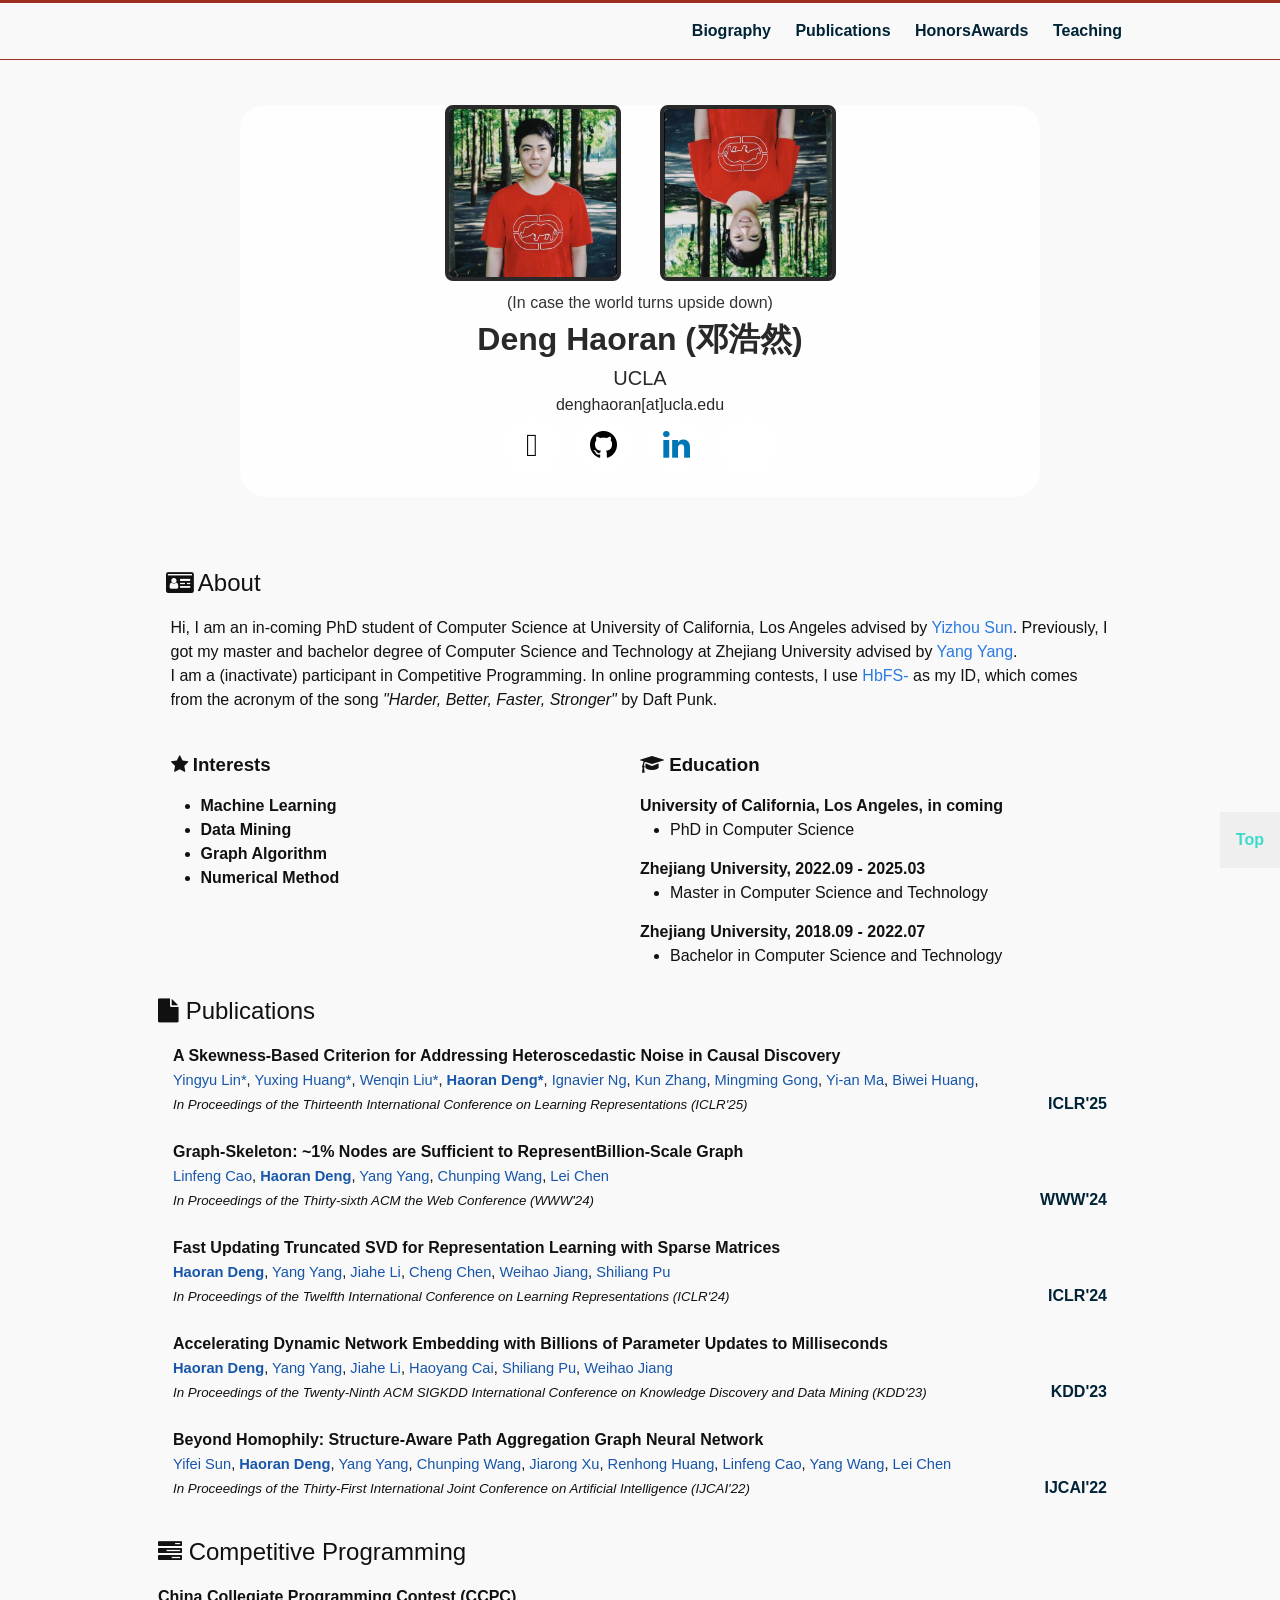
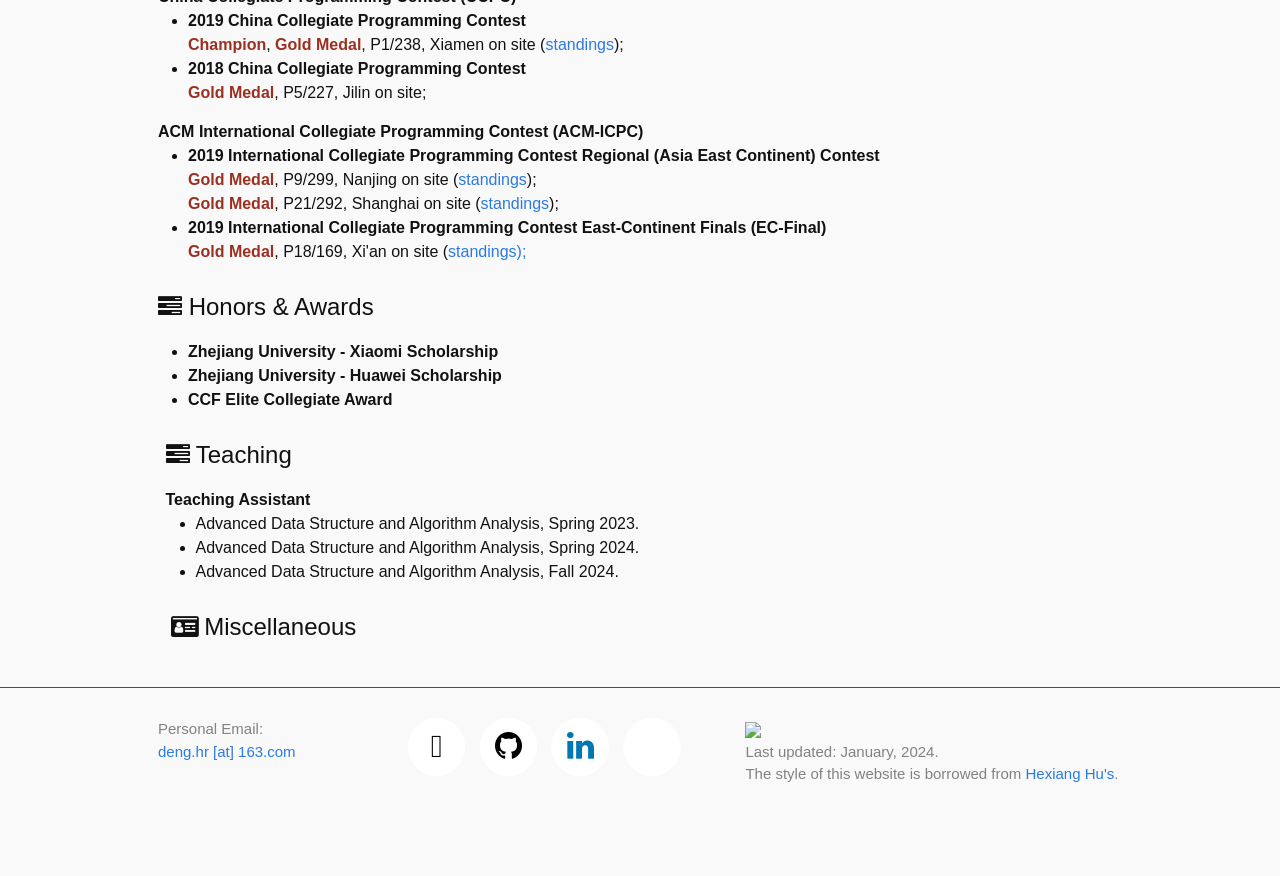
==== commit d21110af: "update" ====
--- a/index.html
+++ b/index.html
@@ -119,7 +119,7 @@
     <div id="profile-namecard" class="profile-wrapper wrapper-light">
       <div id="my-contact" class="profile-col profile-col-2">
         <div style="margin-top: 10px; font-size: 16px; color: #333;">
-          (In case the world turns upside down) 
+          <!-- (In case the world turns upside down)  -->
         </div>
         <div style="text-align: center;">
           <div style="display: flex; justify-content: center; gap: 5px;">
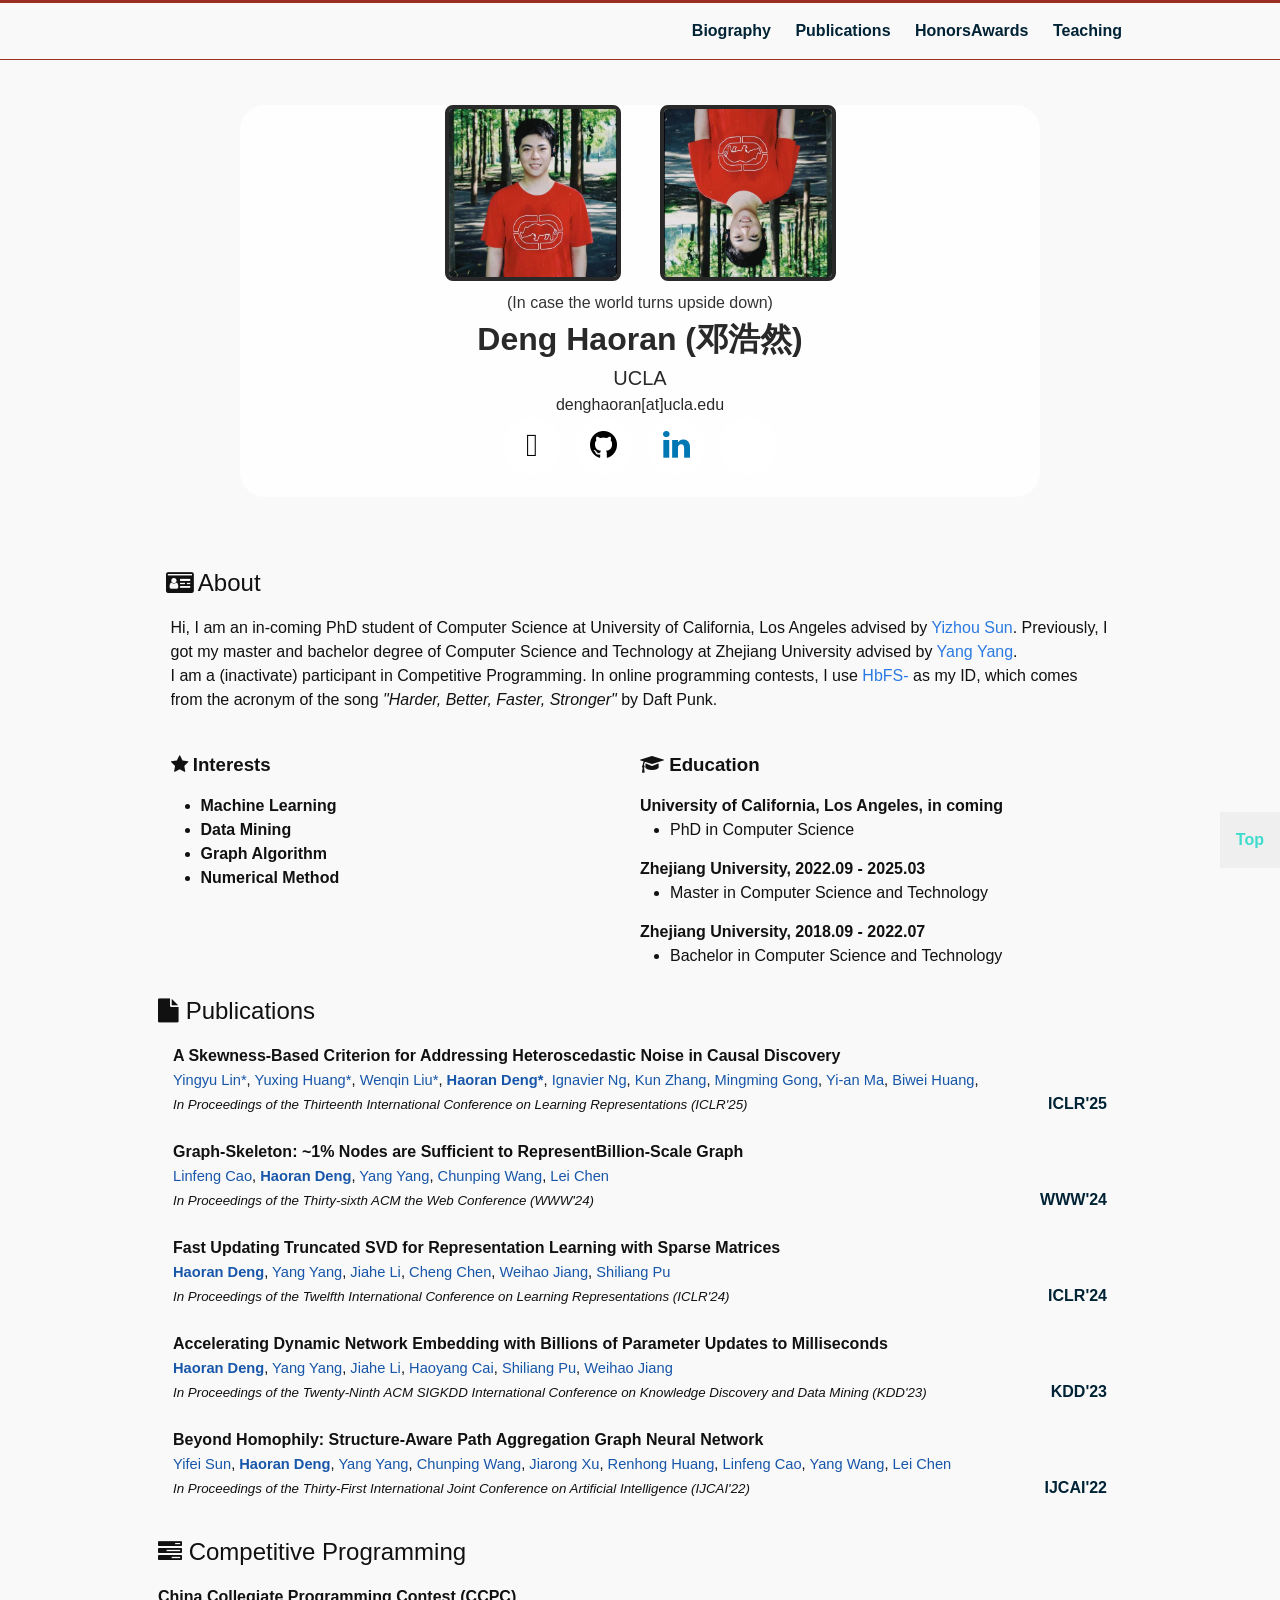
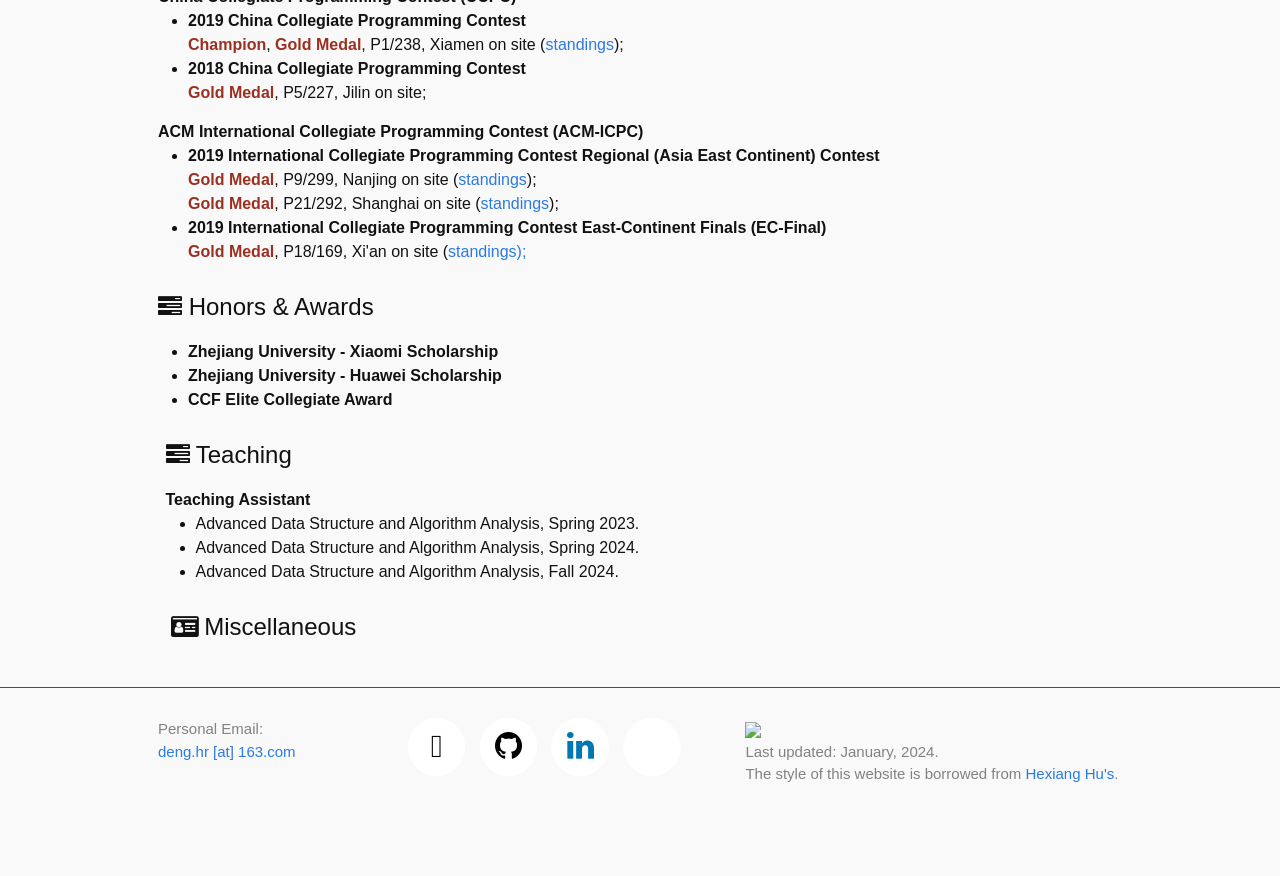
==== commit 9934034e: "update" ====
--- a/index.html
+++ b/index.html
@@ -118,10 +118,7 @@
   <div id="profile-cover" class="cover shallow-bg img-responsive"> 
     <div id="profile-namecard" class="profile-wrapper wrapper-light">
       <div id="my-contact" class="profile-col profile-col-2">
-        <div style="margin-top: 10px; font-size: 16px; color: #333;">
-          <!-- (In case the world turns upside down)  -->
-        </div>
-        <div style="text-align: center;">
+        <div style="margin-top: 10px; text-align: center;">
           <div style="display: flex; justify-content: center; gap: 5px;">
             <img src="./images/self-portrait/me.jpg" alt="Me" class="circle-img border-dark" />
             <img src="./images/self-portrait/me.jpg" alt="Me" class="circle-img border-dark rotated" />
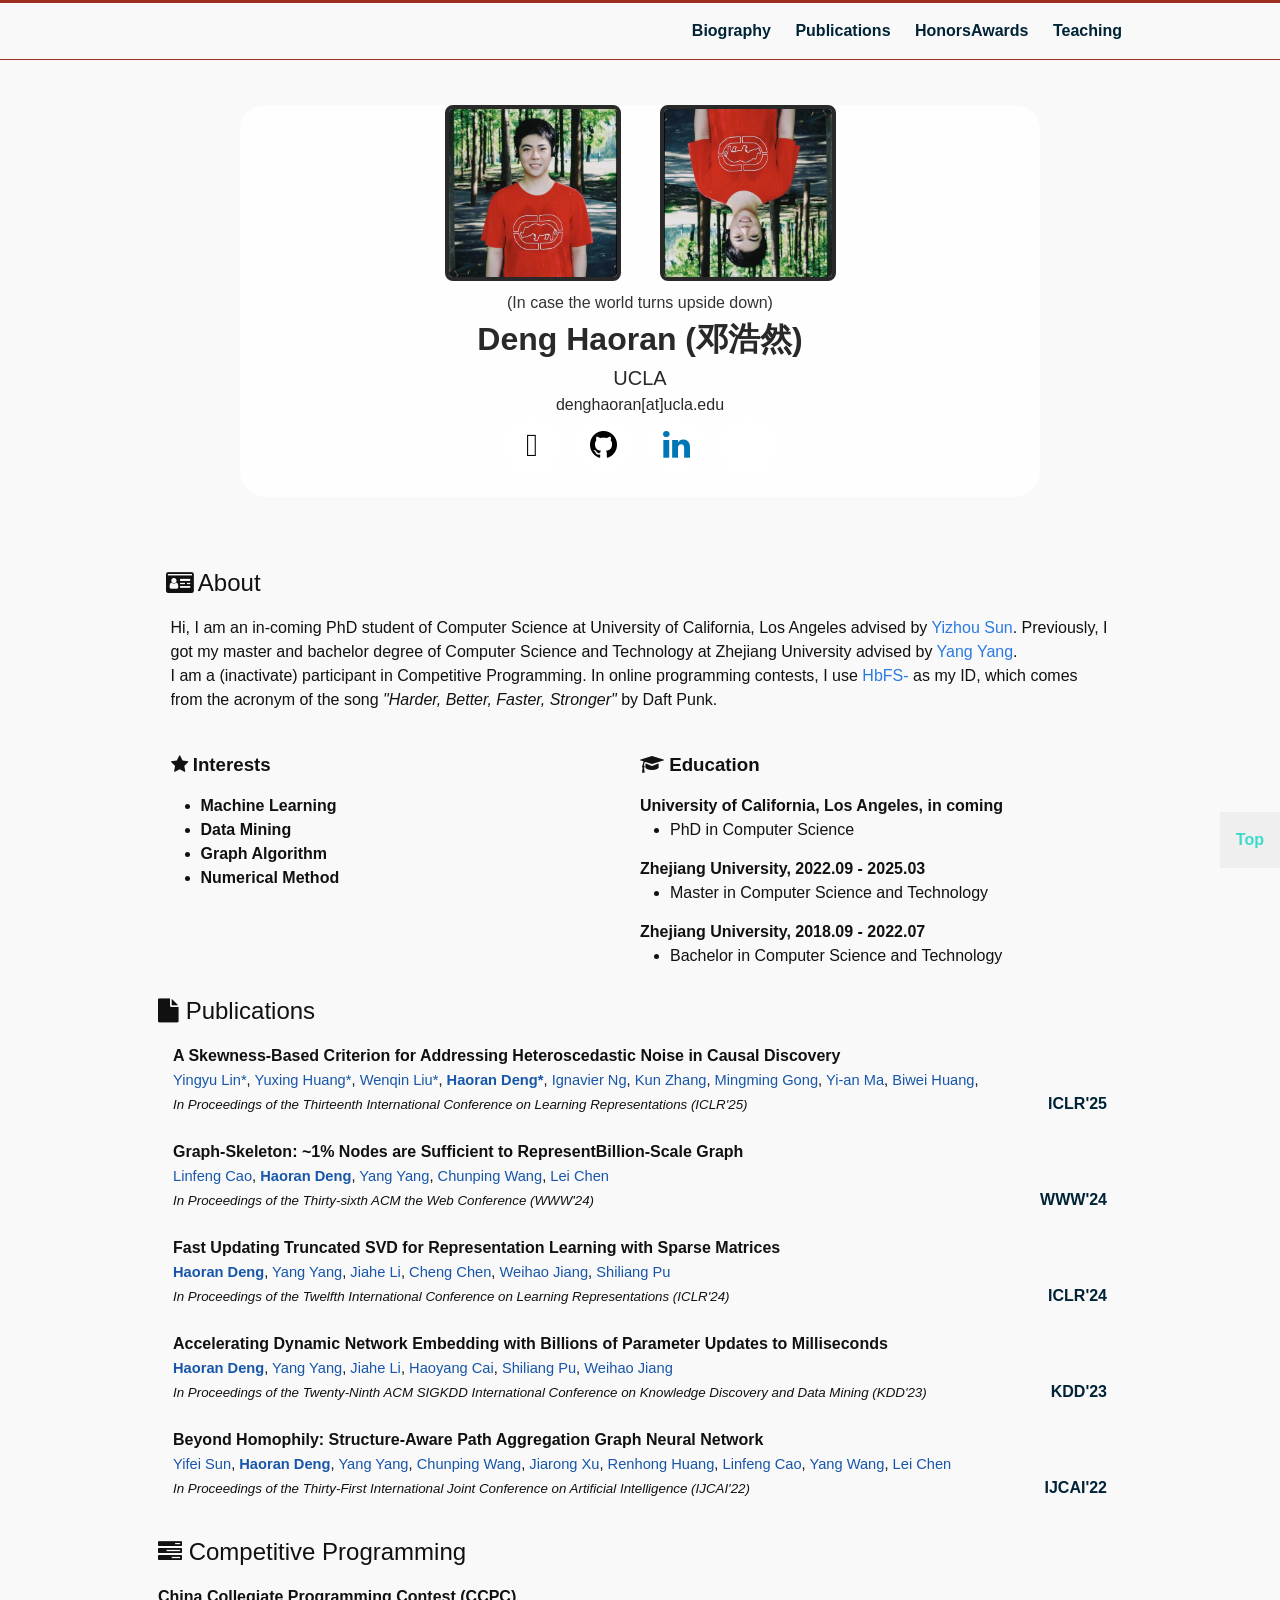
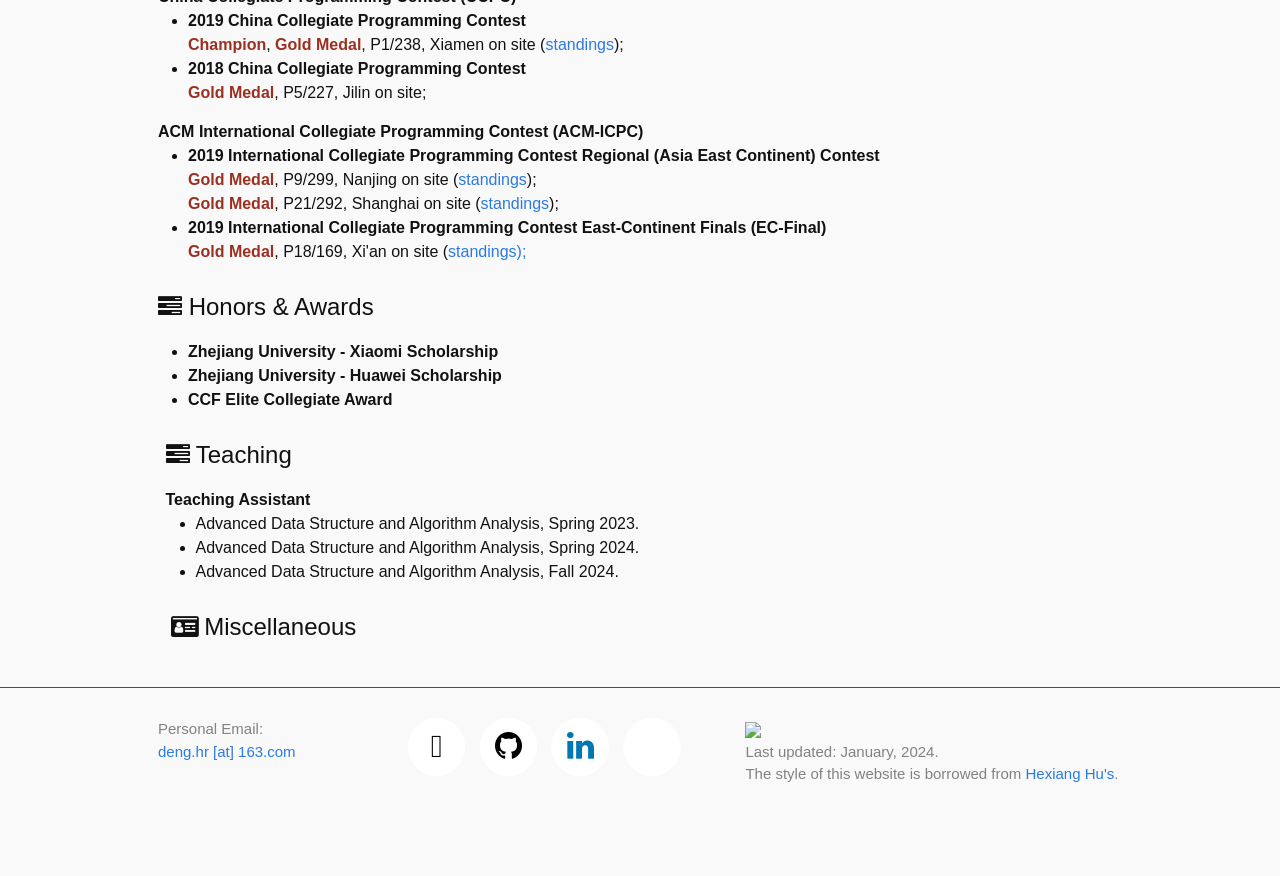
==== commit a3249397: "update" ====
--- a/index.html
+++ b/index.html
@@ -119,7 +119,7 @@
     <div id="profile-namecard" class="profile-wrapper wrapper-light">
       <div id="my-contact" class="profile-col profile-col-2">
         <div style="margin-top: 10px; text-align: center;">
-          <div style="display: flex; justify-content: center; gap: 5px;">
+          <div style="margin-top: 10px; display: flex; justify-content: center; gap: 5px;">
             <img src="./images/self-portrait/me.jpg" alt="Me" class="circle-img border-dark" />
             <img src="./images/self-portrait/me.jpg" alt="Me" class="circle-img border-dark rotated" />
           </div>
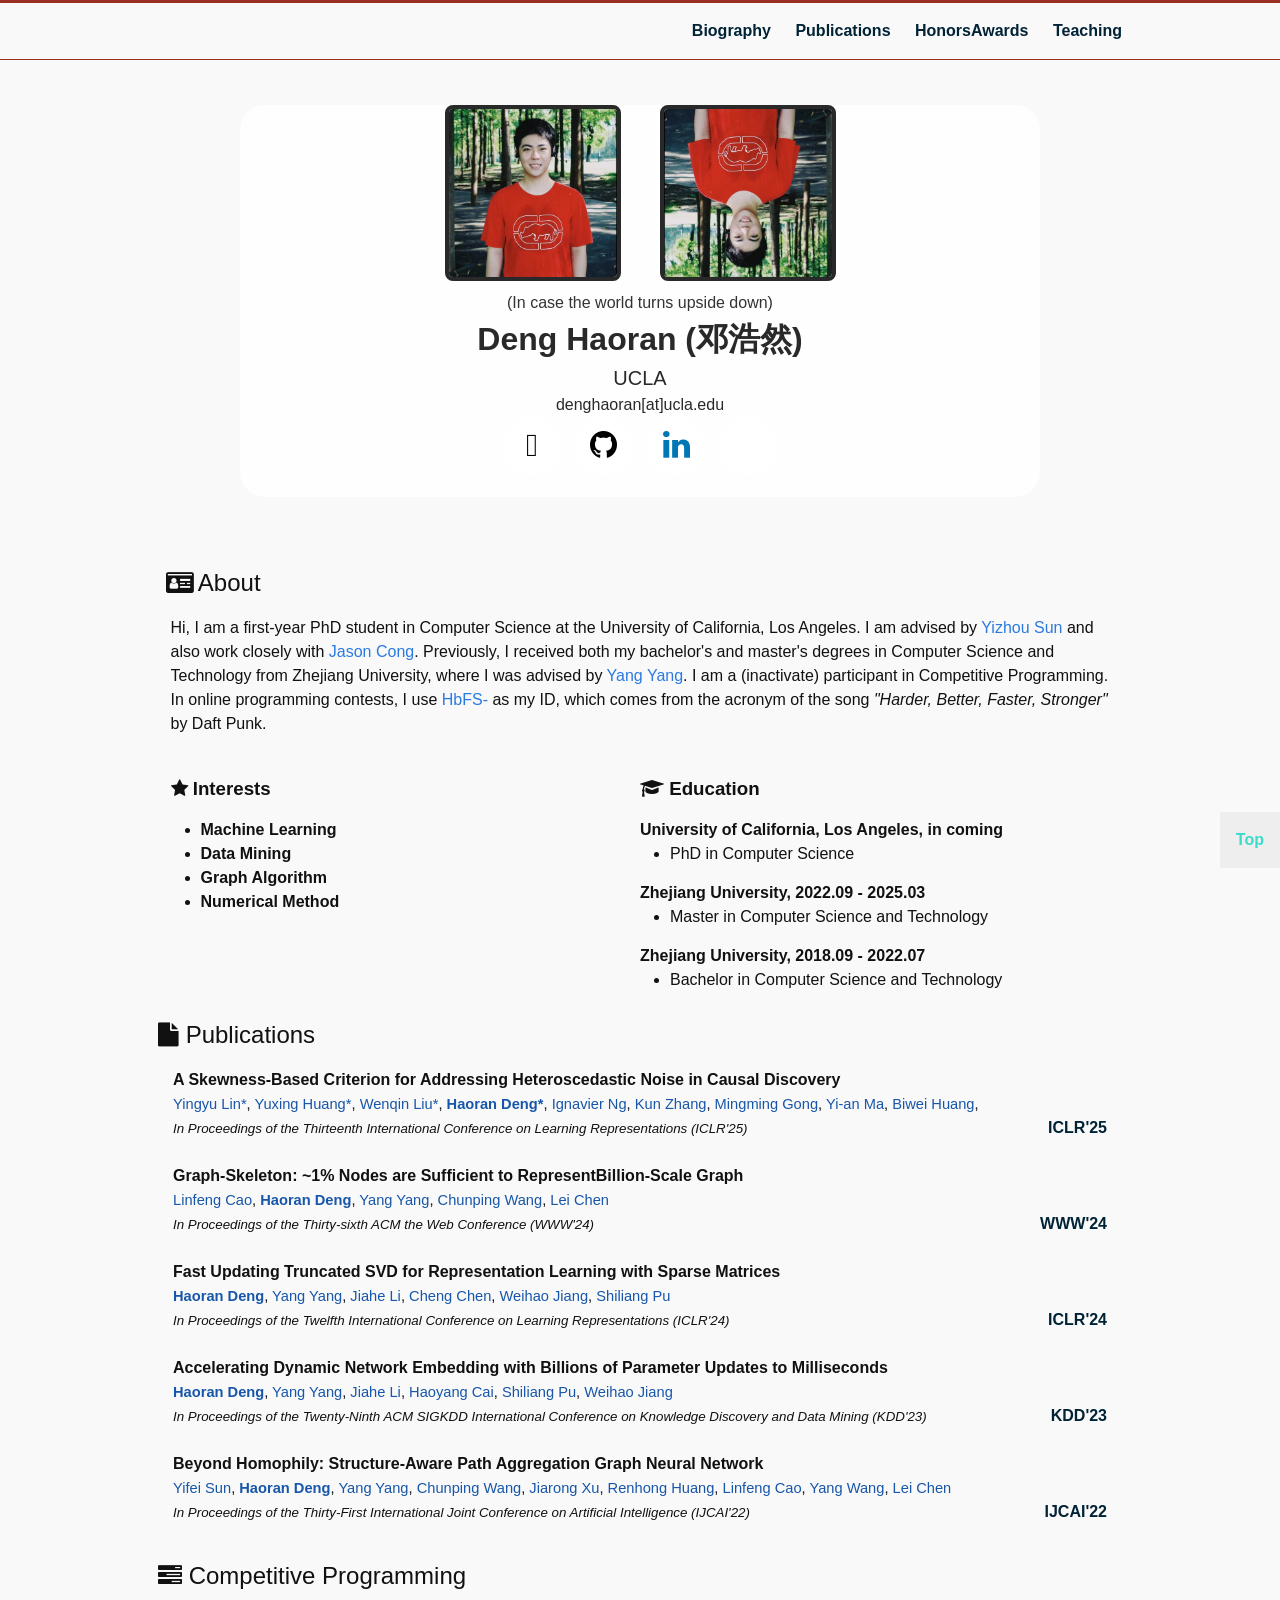
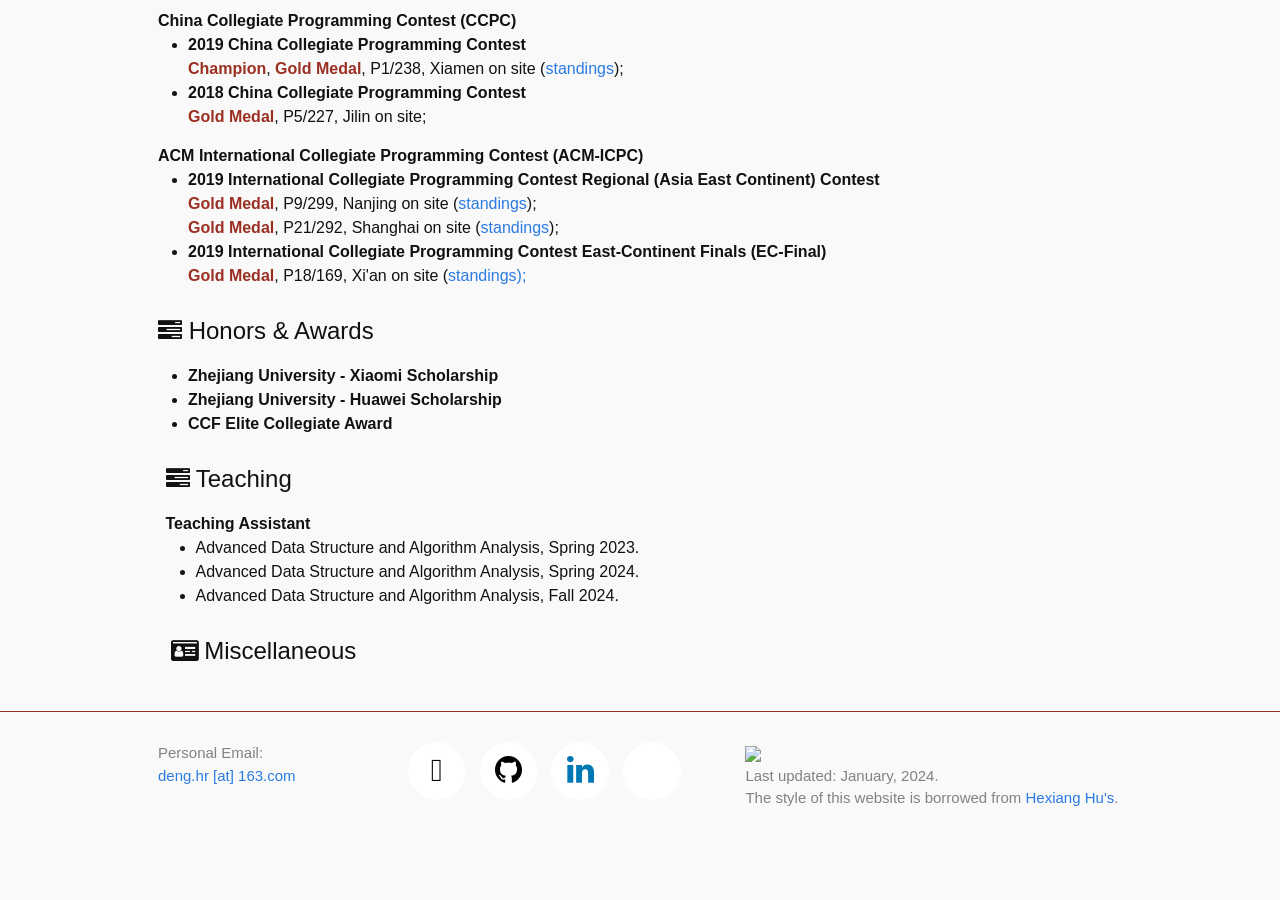
==== commit 8a95aa19: "update" ====
--- a/index.html
+++ b/index.html
@@ -176,10 +176,9 @@
   <div class="bio-body" style="overflow:hidden;">
     <p>
 
-      Hi, I am an in-coming PhD student of Computer Science at University of California, Los Angeles advised by <a href='https://web.cs.ucla.edu/~yzsun/'>Yizhou Sun</a>.
-       
-      Previously, I got my master and bachelor degree of Computer Science and Technology at Zhejiang University advised by <a href='http://yangy.org/#'>Yang Yang</a>. <br>
-
+      Hi, I am a first-year PhD student in Computer Science at the University of California, Los Angeles. I am advised by <a href="https://web.cs.ucla.edu/~yzsun/">Yizhou Sun</a> and also work closely with <a href="https://vast.cs.ucla.edu/people/faculty/jason-cong">Jason Cong</a>.
+
+      Previously, I received both my bachelor's and master's degrees in Computer Science and Technology from Zhejiang University, where I was advised by <a href="http://yangy.org/#">Yang Yang</a>.
       <!-- I am interested in efficient machine learning and data mining. <br> -->
       
       I am a (inactivate) participant in Competitive Programming. 
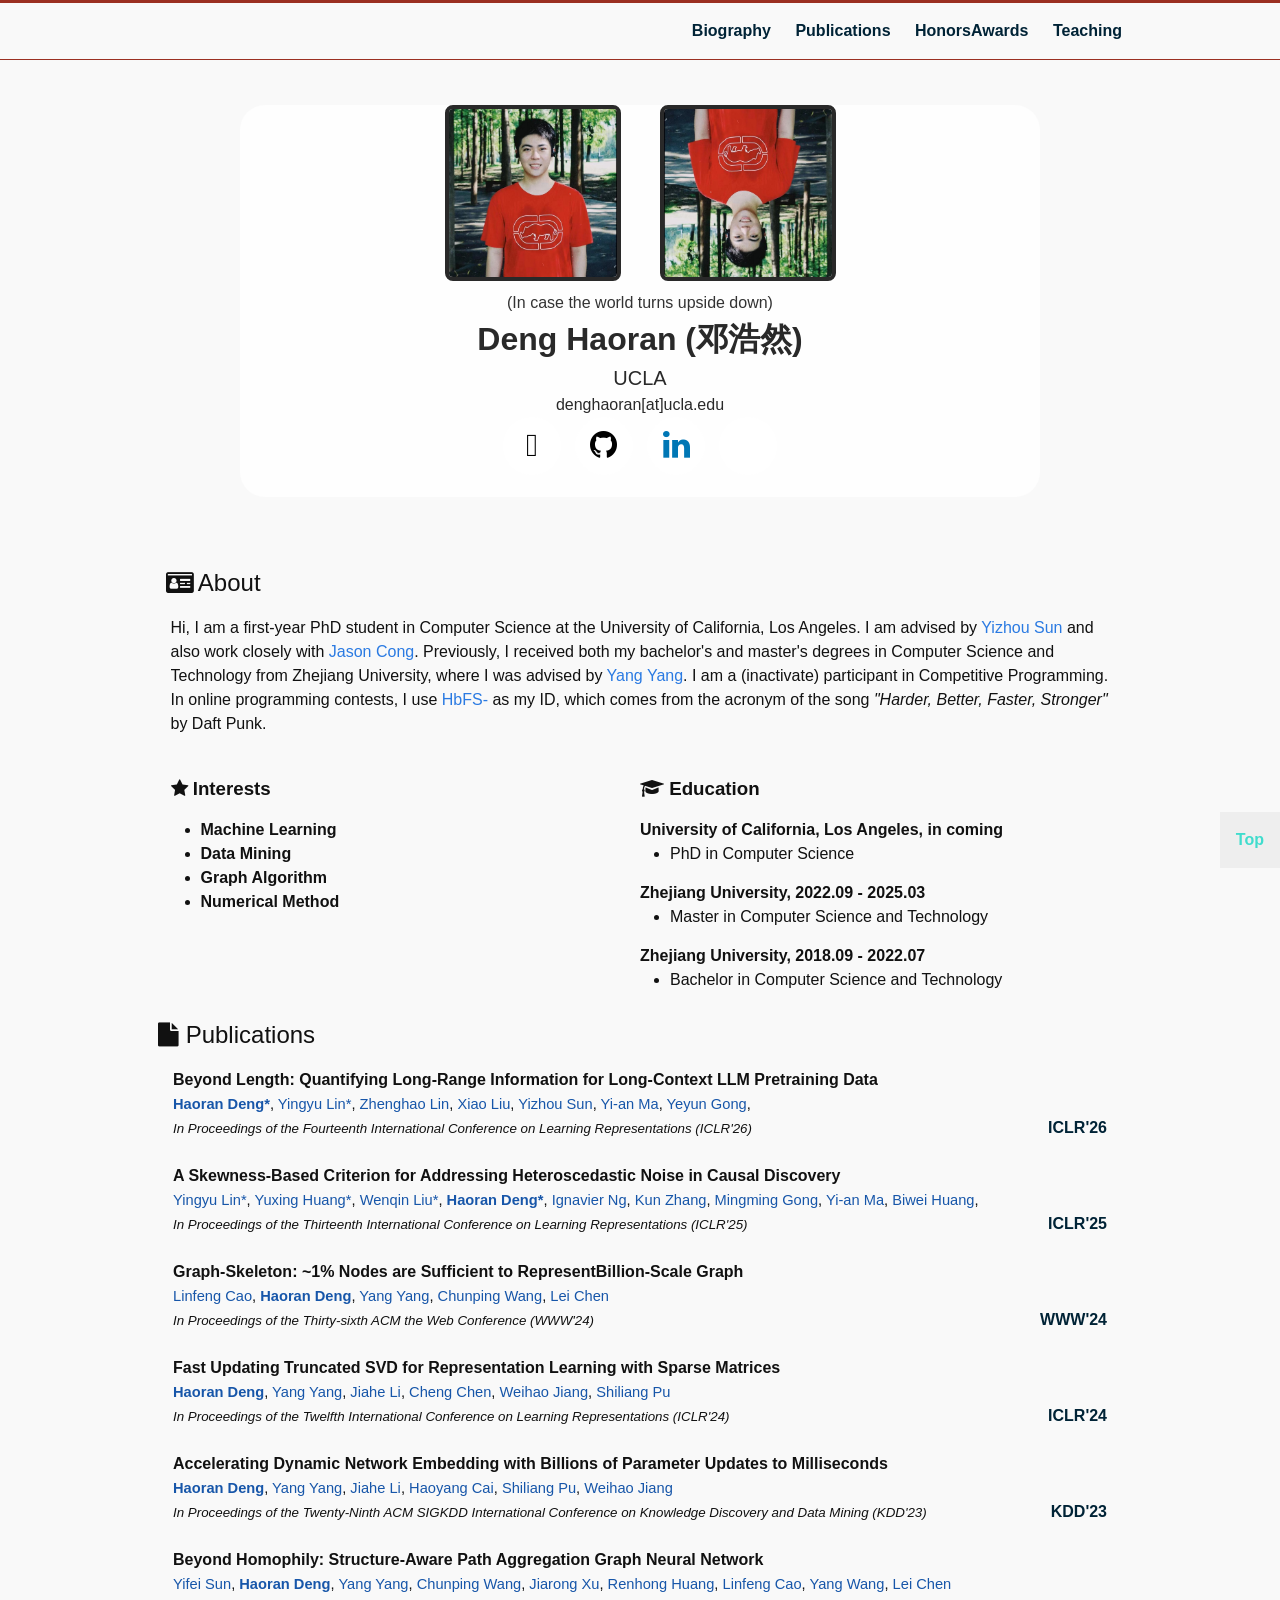
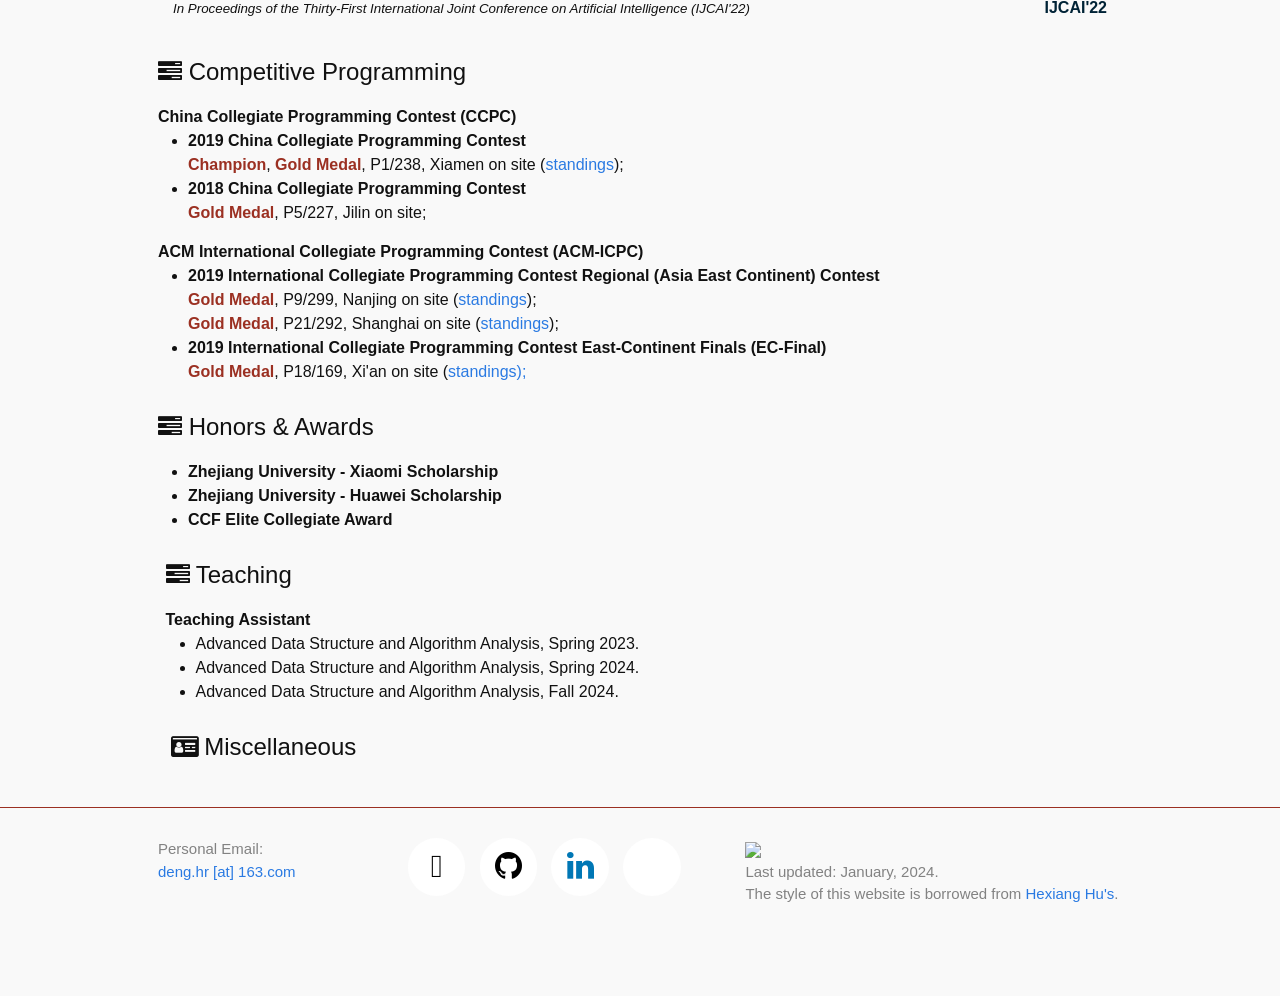
==== commit c8eab016: "update" ====
--- a/index.html
+++ b/index.html
@@ -233,6 +233,40 @@
   </h1>
 
   <div class="pub-list">
+
+    
+    <div class="pub">
+      <div class="pub-right">
+        <div class="title">
+          Beyond Length: Quantifying Long-Range Information for Long-Context LLM Pretraining Data
+        </div>
+        <div class="desc">
+        </div>
+        <div class="authors">
+          <font style="font-size: 11pt;">
+            <a class="author" href=""><b>Haoran Deng*</b></a>,
+            <a class="author" href="">Yingyu Lin*</a>,
+            <a class="author" href="">Zhenghao Lin</a>,
+            <a class="author" href="">Xiao Liu</a>,
+            <a class="author" href="">Yizhou Sun</a>,
+            <a class="author" href="">Yi-an Ma</a>,
+            <a class="author" href="">Yeyun Gong</a>,
+            <!-- (*: Equal contribution) -->
+          </font>
+        </div>
+        <font style="font-size: 10pt;"><i>In Proceedings of the Fourteenth International Conference on Learning Representations (ICLR'26)</i></font>
+        <div class="publish">
+          <span class="publisher">ICLR'26</span>
+          <span class="place"></span>
+        </div>
+        <div class="tags">
+          <a href="https://arxiv.org/pdf/2510.25804" class="publication-button pdf"><i class="iconfont icon-wenjian_pdf"></i></a>
+          <!-- <a href="https://openreview.net/forum?id=CX2RgsS29V" class="publication-button pdf"><i class="iconfont icon-acm"></i></a>
+          <a href="https://github.com/HaoranDeng/IncSVD" class="publication-button pdf"><i class="iconfont icon-github-fill"></i></a> -->
+        </div>
+      </div>
+    </div>
+
 
     <div class="pub">
       <div class="pub-right">
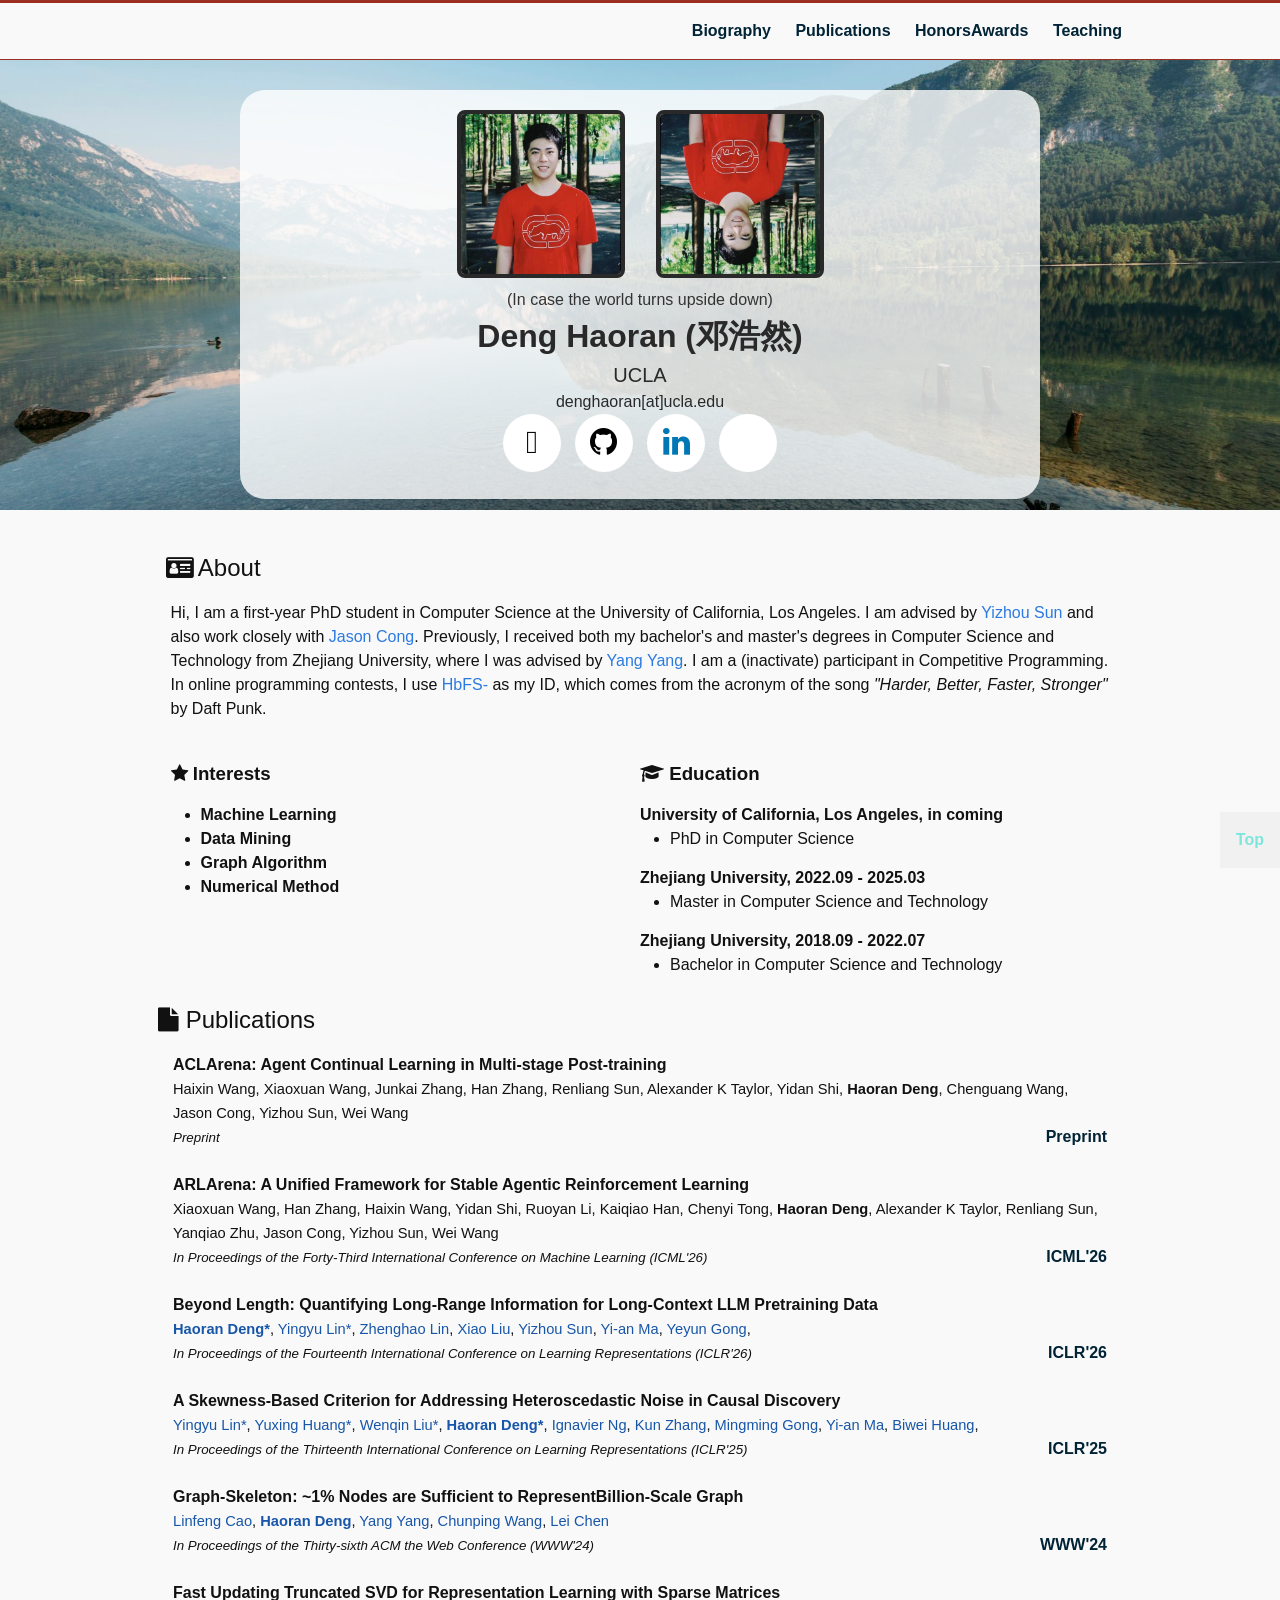
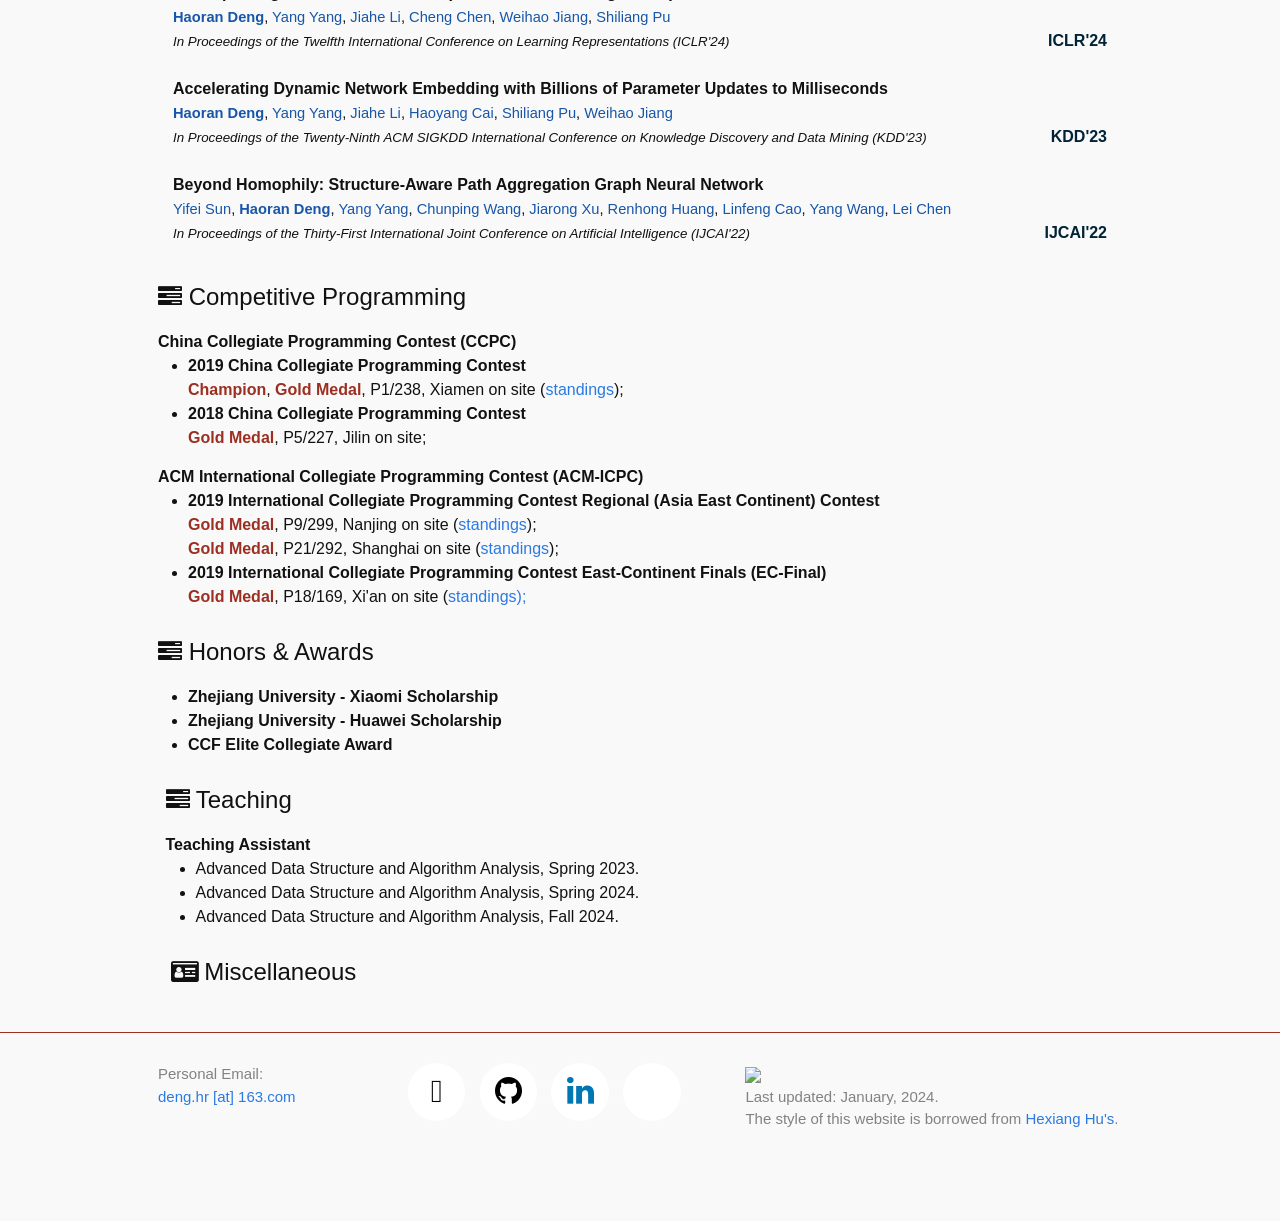
==== commit c5cfbda7: "Add ARLArena and ACLArena publications and improve profile spacing" ====
--- a/index.html
+++ b/index.html
@@ -118,8 +118,8 @@
   <div id="profile-cover" class="cover shallow-bg img-responsive"> 
     <div id="profile-namecard" class="profile-wrapper wrapper-light">
       <div id="my-contact" class="profile-col profile-col-2">
-        <div style="margin-top: 10px; text-align: center;">
-          <div style="margin-top: 10px; display: flex; justify-content: center; gap: 5px;">
+        <div style="text-align: center;">
+          <div class="profile-photos">
             <img src="./images/self-portrait/me.jpg" alt="Me" class="circle-img border-dark" />
             <img src="./images/self-portrait/me.jpg" alt="Me" class="circle-img border-dark rotated" />
           </div>
@@ -233,6 +233,71 @@
   </h1>
 
   <div class="pub-list">
+
+    <div class="pub">
+      <div class="pub-right">
+        <div class="title">
+          ACLArena: Agent Continual Learning in Multi-stage Post-training
+        </div>
+        <div class="authors">
+          <font style="font-size: 11pt;">
+            <span class="author">Haixin Wang</span>,
+            <span class="author">Xiaoxuan Wang</span>,
+            <span class="author">Junkai Zhang</span>,
+            <span class="author">Han Zhang</span>,
+            <span class="author">Renliang Sun</span>,
+            <span class="author">Alexander K Taylor</span>,
+            <span class="author">Yidan Shi</span>,
+            <span class="author"><b>Haoran Deng</b></span>,
+            <span class="author">Chenguang Wang</span>,
+            <span class="author">Jason Cong</span>,
+            <span class="author">Yizhou Sun</span>,
+            <span class="author">Wei Wang</span>
+          </font>
+        </div>
+        <font style="font-size: 10pt;"><i>Preprint</i></font>
+        <div class="publish">
+          <span class="publisher">Preprint</span>
+        </div>
+        <div class="tags">
+          <a href="https://arxiv.org/pdf/2609.23989" class="publication-button pdf" aria-label="ACLArena paper PDF" title="Paper PDF"><i class="iconfont icon-wenjian_pdf" aria-hidden="true"></i></a>
+        </div>
+      </div>
+    </div>
+
+    <div class="pub">
+      <div class="pub-right">
+        <div class="title">
+          ARLArena: A Unified Framework for Stable Agentic Reinforcement Learning
+        </div>
+        <div class="authors">
+          <font style="font-size: 11pt;">
+            <span class="author">Xiaoxuan Wang</span>,
+            <span class="author">Han Zhang</span>,
+            <span class="author">Haixin Wang</span>,
+            <span class="author">Yidan Shi</span>,
+            <span class="author">Ruoyan Li</span>,
+            <span class="author">Kaiqiao Han</span>,
+            <span class="author">Chenyi Tong</span>,
+            <span class="author"><b>Haoran Deng</b></span>,
+            <span class="author">Alexander K Taylor</span>,
+            <span class="author">Renliang Sun</span>,
+            <span class="author">Yanqiao Zhu</span>,
+            <span class="author">Jason Cong</span>,
+            <span class="author">Yizhou Sun</span>,
+            <span class="author">Wei Wang</span>
+          </font>
+        </div>
+        <font style="font-size: 10pt;"><i>In Proceedings of the Forty-Third International Conference on Machine Learning (ICML'26)</i></font>
+        <div class="publish">
+          <span class="publisher">ICML'26</span>
+        </div>
+        <div class="tags">
+          <a href="https://arxiv.org/pdf/2602.21534" class="publication-button pdf" aria-label="ARLArena paper PDF" title="Paper PDF"><i class="iconfont icon-wenjian_pdf" aria-hidden="true"></i></a>
+          <a href="https://github.com/WillDreamer/ARL-Arena" class="publication-button pdf" aria-label="ARLArena code on GitHub" title="Code"><i class="iconfont icon-github-fill" aria-hidden="true"></i></a>
+        </div>
+      </div>
+    </div>
 
     
     <div class="pub">
@@ -638,4 +703,4 @@
 -->
 
 <!--<script src="custom-pub.js"></script>-->
-</html>+</html>
--- a/main.css
+++ b/main.css
@@ -1,1981 +1,1997 @@
-body,
-h1,
-h2,
-h3,
-h4,
-h5,
-h6,
-p,
-blockquote,
-pre,
-hr,
-dl,
-dd,
-ol,
-ul,
-figure {
-    margin: 0;
-    padding: 0
+body,
+h1,
+h2,
+h3,
+h4,
+h5,
+h6,
+p,
+blockquote,
+pre,
+hr,
+dl,
+dd,
+ol,
+ul,
+figure {
+    margin: 0;
+    padding: 0
+}
+
+hr {
+    display: block;
+    -webkit-margin-before: 0.5em;
+    -webkit-margin-after: 0.5em;
+    -webkit-margin-start: auto;
+    -webkit-margin-end: auto;
+    border-style: inset;
+    border-width: 1px
+}
+
+body,
+html {
+    height: 100%
+}
+
+body {
+    z-index: initial;
+    font-family: "Roboto", Helvetica, Arial, sans-serif;
+    font-size: 16px;
+    line-height: 1.5;
+    font-weight: 300;
+    color: #111;
+    background-color: #f9f9f9;
+    -webkit-text-size-adjust: 100%
+}
+
+body:after {
+    display: none;
+    content: url("images/background/alpine-lake.jpg") url("images/background/banff-sunset.jpg")
+}
+
+h1,
+h2,
+h3,
+h4,
+h5,
+h6,
+p,
+blockquote,
+pre,
+ul,
+ol,
+dl,
+figure,
+.highlight {
+    margin-bottom: 15px
+}
+
+img {
+    max-width: 100%;
+    vertical-align: middle
+}
+
+figure>img {
+    display: block
+}
+
+figcaption {
+    font-size: 14px
+}
+
+ul,
+ol {
+    margin-left: 30px
+}
+
+li>ul,
+li>ol {
+    margin-bottom: 0
+}
+
+h1,
+h2,
+h3,
+h4,
+h5,
+h6 {
+    font-weight: 300
+}
+
+a {
+    color: #2a7ae2;
+    text-decoration: none
+}
+
+a:visited {
+    color: #1756a9
+}
+
+a:hover {
+    color: #111;
+    text-decoration: underline
+}
+
+blockquote {
+    color: #828282;
+    border-left: 4px solid #e8e8e8;
+    padding-left: 15px;
+    font-size: 18px;
+    letter-spacing: -1px;
+    font-style: italic
+}
+
+blockquote>:last-child {
+    margin-bottom: 0
+}
+
+pre,
+code {
+    font-size: 15px;
+    border: 1px solid #e8e8e8;
+    border-radius: 3px;
+    background-color: #eef
+}
+
+code {
+    padding: 1px 5px
+}
+
+pre {
+    padding: 8px 12px;
+    overflow-x: scroll
+}
+
+pre>code {
+    border: 0;
+    padding-right: 0;
+    padding-left: 0
+}
+
+.wrapper {
+    max-width: -webkit-calc(1024px - (30px * 2));
+    max-width: calc(1024px - (30px * 2));
+    margin-right: auto;
+    margin-left: auto;
+    padding-right: 30px;
+    padding-left: 30px
+}
+
+@media screen and (max-width: 800px) {
+    .wrapper {
+        max-width: -webkit-calc(1024px - (30px));
+        max-width: calc(1024px - (30px));
+        padding-right: 15px;
+        padding-left: 15px
+    }
+}
+
+.wrapper:after,
+.footer-col-wrapper:after,
+.cover:after,
+.profile-wrapper:after {
+    content: "";
+    display: table;
+    clear: both
+}
+
+.text-grey-light {
+    color: #e8e8e8
+}
+
+.text-grey-bright {
+    color: #fff
+}
+
+.text-grey {
+    color: #828282
+}
+
+.site-header {
+    border-top: 3px solid #9b3022;
+    border-bottom: 1px solid #9b3022;
+    min-height: 56px;
+    position: relative
+}
+
+.site-title {
+    font-size: 26px;
+    font-weight: 400;
+    font-family: 'Roboto', sans-serif, Helvetica;
+    line-height: 56px;
+    letter-spacing: -1px;
+    margin-bottom: 0;
+    float: left
+}
+
+.site-title,
+.site-title:visited {
+    color: #002336
+}
+
+.site-nav {
+    float: right;
+    line-height: 56px;
+    z-index: 3
+}
+
+.site-nav .menu-icon {
+    display: none
+}
+
+.site-nav .page-link {
+    font-weight: 400;
+    color: #002336;
+    line-height: 1.5
+}
+
+.site-nav .page-link:not(:first-child) {
+    margin-left: 20px
+}
+
+@media screen and (max-width: 600px) {
+    .site-nav {
+        position: absolute;
+        top: 9px;
+        right: 30px;
+        background-color: #f9f9f9;
+        border: 1px solid #e8e8e8;
+        border-radius: 5px;
+        text-align: right
+    }
+
+    .site-nav .menu-icon {
+        display: block;
+        float: right;
+        width: 36px;
+        height: 26px;
+        line-height: 0;
+        padding-top: 10px;
+        text-align: center
+    }
+
+    .site-nav .menu-icon>svg {
+        width: 18px;
+        height: 15px
+    }
+
+    .site-nav .menu-icon>svg path {
+        fill: #113f7c
+    }
+
+    .site-nav .trigger {
+        clear: both;
+        display: none
+    }
+
+    .site-nav:hover .trigger {
+        display: block;
+        padding-bottom: 5px
+    }
+
+    .site-nav .page-link {
+        font-weight: 400;
+        display: block;
+        padding: 5px 10px
+    }
+}
+
+.site-footer {
+    border-top: 1px solid #9b3022;
+    padding: 30px 0
+}
+
+.footer-heading {
+    font-size: 18px;
+    margin-bottom: 15px
+}
+
+.contact-list,
+.social-media-list {
+    list-style: none;
+    margin-left: 0
+}
+
+.footer-col-wrapper {
+    font-size: 15px;
+    color: #828282;
+    margin-left: -15px
+}
+
+.footer-col {
+    float: left;
+    margin-bottom: 15px;
+    padding-left: 15px
+}
+
+.footer-col-1 {
+    width: -webkit-calc(25% - (30px / 2));
+    width: calc(25% - (30px / 2))
+}
+
+.footer-col-2 {
+    width: -webkit-calc(35% - (30px / 2));
+    width: calc(35% - (30px / 2))
+}
+
+.footer-col-3 {
+    width: -webkit-calc(40% - (30px / 2));
+    width: calc(40% - (30px / 2))
+}
+
+@media screen and (max-width: 800px) {
+
+    .footer-col-1,
+    .footer-col-2 {
+        width: -webkit-calc(50% - (30px / 2));
+        width: calc(50% - (30px / 2))
+    }
+
+    .footer-col-3 {
+        width: -webkit-calc(100% - (30px / 2));
+        width: calc(100% - (30px / 2))
+    }
+}
+
+@media screen and (max-width: 600px) {
+    .footer-col {
+        float: none;
+        width: -webkit-calc(100% - (30px / 2));
+        width: calc(100% - (30px / 2))
+    }
+}
+
+.page-content {
+    padding: 30px 0
+}
+
+.text-center {
+    text-align: center
+}
+
+.sm-heading {
+    font-size: 20px;
+    font-color: #9b3022;
+    font-weight: 300
+}
+
+.md-heading {
+    font-size: 24px;
+    font-color: #9b3022;
+    font-weight: 400
+}
+
+.lg-heading {
+    font-size: 30px;
+    font-color: #9b3022;
+    font-weight: 600
+}
+
+.button {
+    padding: 10px;
+    margin-top: 25px
+}
+
+.button a {
+    border: solid 1px #e0e0e0;
+    border-radius: 0.2rem;
+    color: #868686;
+    display: inline-block;
+    text-align: center;
+    padding: 0.5rem 2.0rem;
+    text-decoration: none
+}
+
+.button em {
+    border: solid 1px #e0e0e0;
+    border-radius: 0.2rem;
+    color: #868686;
+    display: inline-block;
+    text-align: center;
+    padding: 0.5rem 0.9rem
+}
+
+.button>.heading>a:hover {
+    color: #fff;
+    background-color: #292929;
+    border: solid 1px #292929
+}
+
+.highlight {
+    background: #fff
+}
+
+.highlight .c {
+    color: #998;
+    font-style: italic
+}
+
+.highlight .err {
+    color: #a61717;
+    background-color: #e3d2d2
+}
+
+.highlight .k {
+    font-weight: bold
+}
+
+.highlight .o {
+    font-weight: bold
+}
+
+.highlight .cm {
+    color: #998;
+    font-style: italic
+}
+
+.highlight .cp {
+    color: #999;
+    font-weight: bold
+}
+
+.highlight .c1 {
+    color: #998;
+    font-style: italic
+}
+
+.highlight .cs {
+    color: #999;
+    font-weight: bold;
+    font-style: italic
+}
+
+.highlight .gd {
+    color: #000;
+    background-color: #fdd
+}
+
+.highlight .gd .x {
+    color: #000;
+    background-color: #faa
+}
+
+.highlight .ge {
+    font-style: italic
+}
+
+.highlight .gr {
+    color: #a00
+}
+
+.highlight .gh {
+    color: #999
+}
+
+.highlight .gi {
+    color: #000;
+    background-color: #dfd
+}
+
+.highlight .gi .x {
+    color: #000;
+    background-color: #afa
+}
+
+.highlight .go {
+    color: #888
+}
+
+.highlight .gp {
+    color: #555
+}
+
+.highlight .gs {
+    font-weight: bold
+}
+
+.highlight .gu {
+    color: #aaa
+}
+
+.highlight .gt {
+    color: #a00
+}
+
+.highlight .kc {
+    font-weight: bold
+}
+
+.highlight .kd {
+    font-weight: bold
+}
+
+.highlight .kp {
+    font-weight: bold
+}
+
+.highlight .kr {
+    font-weight: bold
+}
+
+.highlight .kt {
+    color: #458;
+    font-weight: bold
+}
+
+.highlight .m {
+    color: #099
+}
+
+.highlight .s {
+    color: #d14
+}
+
+.highlight .na {
+    color: teal
+}
+
+.highlight .nb {
+    color: #0086B3
+}
+
+.highlight .nc {
+    color: #458;
+    font-weight: bold
+}
+
+.highlight .no {
+    color: teal
+}
+
+.highlight .ni {
+    color: purple
+}
+
+.highlight .ne {
+    color: #900;
+    font-weight: bold
+}
+
+.highlight .nf {
+    color: #900;
+    font-weight: bold
+}
+
+.highlight .nn {
+    color: #555
+}
+
+.highlight .nt {
+    color: navy
+}
+
+.highlight .nv {
+    color: teal
+}
+
+.highlight .ow {
+    font-weight: bold
+}
+
+.highlight .w {
+    color: #bbb
+}
+
+.highlight .mf {
+    color: #099
+}
+
+.highlight .mh {
+    color: #099
+}
+
+.highlight .mi {
+    color: #099
+}
+
+.highlight .mo {
+    color: #099
+}
+
+.highlight .sb {
+    color: #d14
+}
+
+.highlight .sc {
+    color: #d14
+}
+
+.highlight .sd {
+    color: #d14
+}
+
+.highlight .s2 {
+    color: #d14
+}
+
+.highlight .se {
+    color: #d14
+}
+
+.highlight .sh {
+    color: #d14
+}
+
+.highlight .si {
+    color: #d14
+}
+
+.highlight .sx {
+    color: #d14
+}
+
+.highlight .sr {
+    color: #009926
+}
+
+.highlight .s1 {
+    color: #d14
+}
+
+.highlight .ss {
+    color: #990073
+}
+
+.highlight .bp {
+    color: #999
+}
+
+.highlight .vc {
+    color: teal
+}
+
+.highlight .vg {
+    color: teal
+}
+
+.highlight .vi {
+    color: teal
+}
+
+.highlight .il {
+    color: #099
+}
+
+.cover {
+    max-width: 100%;
+    height: 450px;
+    z-index: initial;
+    margin-right: auto;
+    margin-left: auto;
+    padding-right: 0px;
+    padding-left: 0px
+}
+
+@media screen and (max-width: 800px) {
+    .cover {
+        max-width: -webkit-calc(1024px - (30px));
+        max-width: calc(1024px - (30px));
+        padding-right: 15px;
+        padding-left: 15px
+    }
+}
+
+@media screen and (max-width: 600px) {
+    .cover {
+        height: 600px
+    }
+}
+
+.shallow-bg {
+    background-image: url("images/background/alpine-lake.jpg");
+    background-size: cover;
+    background-repeat: no-repeat;
+    background-position: center center
+}
+
+.deep-bg {
+    background-image: url("images/background/banff-sunset.jpg");
+    background-size: cover;
+    background-repeat: no-repeat;
+    background-position: center center
+}
+
+.profile-wrapper {
+    padding: 20px 0;
+    border-radius: 25px;
+    position: relative;
+    /* top: 20%; */
+    top: 30px;
+    width: 800px;
+    margin-left: auto;
+    margin-right: auto
+}
+
+@media screen and (max-width: 800px) {
+    .profile-wrapper {
+        top: 15%;
+        border-radius: 25px;
+        position: relative;
+        width: -webkit-calc(90% - (30px / 2));
+        width: calc(90% - (30px / 2));
+        margin-left: auto;
+        margin-right: auto
+    }
+}
+
+.wrapper-light {
+    background-color: rgba(255, 255, 255, 0.8)
+}
+
+.wrapper-dark {
+    background-color: rgba(150, 150, 150, 0.8)
+}
+
+.profile-col {
+    /* float: left !important; */
+    float: none;
+    margin-top: 0;
+    margin-bottom: 0;
+    margin-left: auto;
+    margin-right: auto;
+    text-align: center
+}
+
+.profile-col-1 {
+    width: -webkit-calc(45% - (30px / 2));
+    width: calc(45% - (30px / 2))
+}
+
+.profile-col-2 {
+    /* margin-top: 15px; */
+    width: -webkit-calc(55% - (30px / 2));
+    width: calc(55% - (30px / 2))
+}
+
+@media screen and (max-width: 800px) {
+    /* .profile-col-1, */
+    .profile-col-2 {
+        width: -webkit-calc(55% - (30px / 2));
+        width: calc(55% - (30px / 2))
+    }
+}
+
+@media screen and (max-width: 800px) {
+    .profile-col {
+        position: relative;
+        margin: 0 auto;
+        float: none;
+        width: -webkit-calc(100%);
+        width: calc(100%)
+    }
+}
+
+.profile-photos {
+    display: flex;
+    justify-content: center;
+    gap: 5px;
+    padding: 0 16px;
 }
 
-hr {
-    display: block;
-    -webkit-margin-before: 0.5em;
-    -webkit-margin-after: 0.5em;
-    -webkit-margin-start: auto;
-    -webkit-margin-end: auto;
-    border-style: inset;
-    border-width: 1px
+.profile-photos .circle-img {
+    box-sizing: border-box;
+    min-width: 0;
+    max-width: calc((100% - 5px) / 2);
+    height: auto;
+    align-self: center;
 }
 
-body,
-html {
-    height: 100%
+.circle-img {
+    margin: 0px auto;
+    width: 168px;
+    border-width: 4px;
+    border-style: solid;
+    border-radius: 8px
+}
+
+.rotated {
+    transform: rotate(180deg);
+}
+
+.border-dark {
+    border-color: #292929
+}
+
+.border-bright {
+    border-color: #fff
+}
+
+.border-light {
+    border-color: #e8e8e8
+}
+
+.circle-img-light {
+    margin: 0px auto;
+    width: 168px;
+    border-width: 3px;
+    border-style: solid;
+    border-radius: 50%
+}
+
+#my-name {
+    font-size: 32px;
+    font-weight: bold;
+    color: #292929
+}
+
+#my-title {
+    font-size: 20px;
+    color: #292929;
+    font-weight: 200
+}
+
+#my-email {
+    font-size: 16px;
+    color: #292929;
+    font-weight: 160
+}
+
+#my-desc-title {
+    font-size: 28px;
+    color: #fff;
+    font-weight: bold
+}
+
+#my-desc-content {
+    font-size: 18px;
+    color: #e8e8e8;
+    font-weight: 200
+}
+
+@media screen and (max-width: 600px) {
+    #my-title {
+        display: none
+    }
+}
+
+.preview {
+    text-overflow: ellipsis;
+    overflow: hidden
+}
+
+.hide {
+    display: none
+}
+
+.maxim {
+    background-color: #e8e8e8;
+    margin: 10px 10px 10px 10px;
+    padding: 10px 10px 10px 20px;
+    border-radius: 4px;
+    color: #002336
+}
+
+@media screen and (max-width: 600px) {
+    .maxim {
+        padding: 2px;
+        margin: 2px
+    }
+}
+
+.maxim>div>strong,
+.maxim>p>strong,
+.maxim>strong {
+    color: #9b3022
+}
+
+.maxim>div>b,
+.maxim>p>b,
+.maxim>b {
+    color: #00a200
+}
+
+.maxim>div>s,
+.maxim>s {
+    color: #00a200
+}
+
+.maxim>div>em,
+.maxim>em {
+    color: #002336;
+    font-weight: 400
+}
+
+.maxim>div>i,
+.maxim>i {
+    color: #0077B5;
+    font-weight: 400
+}
+
+.maxim>div>u,
+.maxim>u {
+    color: #4d004d;
+    font-weight: 400
+}
+
+.maxim>div {
+    margin: 5px
+}
+
+.text-right {
+    text-align: right
+}
+
+.text-left {
+    text-align: left
+}
+
+.text-center {
+    text-align: center
+}
+
+hr.soft {
+    border: 0;
+    height: 1px;
+    background-image: -webkit-linear-gradient(left, transparent, rgba(0, 0, 0, 0.75), transparent);
+    background-image: -moz-linear-gradient(left, transparent, rgba(0, 0, 0, 0.75), transparent);
+    background-image: -ms-linear-gradient(left, transparent, rgba(0, 0, 0, 0.75), transparent);
+    background-image: -o-linear-gradient(left, transparent, rgba(0, 0, 0, 0.75), transparent);
+    padding: 0;
+    margin: 0
+}
+
+.back-to-top {
+    position: fixed;
+    bottom: 2em;
+    right: 0px;
+    text-decoration: none;
+    color: #35DACA;
+    background-color: rgba(235, 235, 235, 0.8);
+    font-size: 16px;
+    font-weight: bold;
+    padding: 1em;
+    display: none
+}
+
+.back-to-top:hover {
+    background-color: rgba(135, 135, 135, 0.5)
+}
+
+.social-icon {
+    width: 40px;
+    height: 40px;
+    display: inline-block
+}
+
+.icon-button {
+    background-color: white;
+    border-radius: 3.6rem;
+    cursor: pointer;
+    display: inline-block;
+    font-size: 2.0rem;
+    height: 3.6rem;
+    line-height: 3.6rem;
+    margin: 0 5px;
+    position: relative;
+    text-align: center;
+    -webkit-user-select: none;
+    -moz-user-select: none;
+    -ms-user-select: none;
+    user-select: none;
+    width: 3.6rem
+}
+
+.icon-button span {
+    border-radius: 0;
+    display: block;
+    height: 0;
+    left: 50%;
+    margin: 0;
+    position: absolute;
+    top: 50%;
+    -webkit-transition: all 0.3s;
+    -moz-transition: all 0.3s;
+    -o-transition: all 0.3s;
+    transition: all 0.3s;
+    width: 0
+}
+
+.icon-button:hover span {
+    width: 3.6rem;
+    height: 3.6rem;
+    border-radius: 3.6rem;
+    margin: -1.8rem
+}
+
+
+.publication-button {
+    color: #9b3022;
+    /* background-color: rgba(255, 255, 255, 0); */ 
+    border-radius: 1.0rem;
+    /* cursor: pointer; */
+    display: inline-block;
+    /* font-size: 4.0rem; */
+    transform: scale(2.0);
+    height: -1rem;
+    line-height: 2.5rem;
+    margin: 0 5px;
+    position: relative;
+    text-align: center;
+    -webkit-user-select: none;
+    -moz-user-select: none;
+    -ms-user-select: none;
+    user-select: none;
+    width: 1.5rem;
+    text-decoration: none
+}
+
+
+.publication-button:hover {
+    text-decoration: none;
+}
+
+.publication-button:visited{
+    color: #9b3022;
+}
+
+.codeforces span {
+    background-color: #4099ff
+}
+
+.facebook span {
+    background-color: #3B5998
+}
+
+.linkedin span {
+    background-color: #0077B5
+}
+
+.github span {
+    background-color: #000
+}
+
+
+.icon-button i {
+    background: none;
+    color: white;
+    height: 3.6rem;
+    left: 0;
+    line-height: 3.6rem;
+    position: absolute;
+    top: 0;
+    -webkit-transition: all 0.3s;
+    -moz-transition: all 0.3s;
+    -o-transition: all 0.3s;
+    transition: all 0.3s;
+    width: 3.6rem;
+    z-index: 10
+}
+
+
+.icon-button .icon-codeforces {
+    transform: scale(2.0);
+    color: #4099ff
+}
+
+.icon-button .icon-facebook {
+    color: #3B5998
+}
+
+.icon-button .icon-github {
+    color: #000
+}
+
+.icon-button .icon-linkedin {
+    color: #0077B5
+}
+
+/* .publication-button .icon-pdf {
+    transform: scale(3.0);
+    color: #4099ff
+} */
+
+/* .publication-button:hover .icon-pdf, */
+.icon-button:hover .icon-codeforces,
+.icon-button:hover .icon-facebook,
+.icon-button:hover .icon-github,
+.icon-button:hover .icon-linkedin {
+    color: white
+}
+
+.timeline-brief,
+.timeline {
+    font-family: 'Roboto', sans-serif, Helvetica;
+    margin-top: 10px;
+    margin-bottom: 10px;
+    font-size: 20px;
+    font-weight: 400
+}
+
+.timeline-body {
+    padding: 0
+}
+
+.timeline-start {
+    width: -webkit-calc(100% - 2 * (20px));
+    width: calc(100% - 2 * (20px));
+    text-align: center;
+    padding: 20px
+}
+
+.timeline-item:before {
+    width: 11px;
+    height: 11px;
+    background: #333;
+    content: "";
+    display: block;
+    position: absolute;
+    border-radius: 5px
+}
+
+.timeline-item {
+    width: -webkit-calc(50% - (20px));
+    width: calc(50% - (20px));
+    position: relative
+}
+
+.timeline-item:nth-child(odd):before {
+    left: -8px
+}
+
+.timeline-item:nth-child(odd):after {
+    left: -8px;
+    bottom: 0
+}
+
+.timeline-item:nth-child(odd) {
+    margin-left: 50%;
+    padding-left: 20px;
+    border-left: 5px solid #333;
+    text-align: left
+}
+
+.timeline-item:nth-child(even) {
+    margin-right: -webkit-calc(50% + (20px));
+    margin-right: calc(50% + (20px));
+    padding-right: 20px;
+    border-right: 5px solid #333;
+    text-align: right
+}
+
+.timeline-item:nth-child(even):before {
+    right: -8px
+}
+
+.timeline-item:nth-child(even):after {
+    right: -8px
+}
+
+.timeline-date {
+    font-size: 16px;
+    font-weight: 600;
+    color: #113f7c
+}
+
+.timeline-title {
+    font-size: 20px;
+    font-weight: 500;
+    font-family: 'Roboto', sans-serif;
+    color: #9b3022
+}
+
+.timeline-desc {
+    font-size: 16px;
+    font-weight: 200
+}
+
+.timeline-host {
+    font-size: 14px;
+    font-weight: 400
+}
+
+.timeline>.timeline-body>.timeline-item:last-child:after {
+    bottom: 0;
+    width: 11px;
+    height: 11px;
+    background: #333;
+    content: "";
+    display: block;
+    position: absolute;
+    border-radius: 5px
+}
+
+.timeline>.timeline-body>.timeline-item:last-child:nth-child(even) {
+    vertical-align: middle;
+    min-height: 200px;
+    border-right: 5px dashed #333
+}
+
+.timeline>.timeline-body>.timeline-item:last-child:nth-child(odd) {
+    vertical-align: middle;
+    min-height: 200px;
+    border-left: 5px dashed #333
+}
+
+@media screen and (max-width: 600px) {
+    .timeline-start {
+        min-height: 50px;
+        padding: 0 0 0 5px;
+        text-align: left;
+        border-left: 5px dashed #333;
+        width: 100%;
+        padding-left: 5px;
+        margin-left: 5px
+    }
+
+    .timeline-start:after {
+        left: 17px;
+        width: 11px;
+        height: 11px;
+        background: #333;
+        content: "";
+        display: block;
+        position: absolute;
+        border-radius: 5px
+    }
+
+    .timeline-item,
+    .timeline-item:nth-child(odd),
+    .timeline-item:nth-child(even) {
+        min-height: 0;
+        text-align: left;
+        border-left: 5px solid #333;
+        border-right: 0px;
+        width: 100%;
+        padding-left: 5px;
+        margin-left: 5px;
+        margin-right: 0px;
+        padding-right: 0px
+    }
+
+    .timeline>.timeline-body>.timeline-item:last-child:nth-child(odd),
+    .timeline>.timeline-body>.timeline-item:last-child:nth-child(even) {
+        min-height: 0;
+        text-align: left;
+        border-left: 5px solid #333;
+        border-right: 0px;
+        width: 100%;
+        padding-left: 5px;
+        margin-left: 5px;
+        margin-right: 0px;
+        padding-right: 0px
+    }
+
+    .timeline-item:before {
+        left: -8px
+    }
+
+    .timeline-item:after {
+        left: -8px
+    }
+
+    .timeline-date {
+        font-size: 14px
+    }
+
+    .timeline-title {
+        font-size: 16px
+    }
+
+    .timeline-desc {
+        font-size: 12px
+    }
+
+    .timeline-host {
+        font-size: 10px
+    }
+}
+
+.toy-list {
+    margin-left: 0;
+    list-style: none
+}
+
+.toy-list>li {
+    margin-bottom: 30px
+}
+
+.toy-heading {
+    font-size: 42px;
+    font-weight: 300;
+    letter-spacing: -1px;
+    line-height: 1.5;
+    border-bottom: 2px solid #424242
+}
+
+.toy-item {
+    border: thin solid #c0c0c0;
+    text-align: center
+}
+
+.toy-meta {
+    font-size: 14px;
+    color: #828282
+}
+
+.toy-link {
+    display: block;
+    font-size: 24px
+}
+
+.toy-header {
+    margin-bottom: 30px
+}
+
+.toy-title {
+    font-size: 42px;
+    letter-spacing: -1px;
+    line-height: 1
+}
+
+@media screen and (max-width: 800px) {
+    .toy-title {
+        font-size: 36px
+    }
+}
+
+.toy-content {
+    margin-bottom: 30px
+}
+
+.toy-content h2 {
+    font-size: 32px
+}
+
+@media screen and (max-width: 800px) {
+    .toy-content h2 {
+        font-size: 28px
+    }
+}
+
+.toy-content h3 {
+    font-size: 26px
+}
+
+@media screen and (max-width: 800px) {
+    .toy-content h3 {
+        font-size: 22px
+    }
+}
+
+.toy-content h4 {
+    font-size: 20px
+}
+
+@media screen and (max-width: 800px) {
+    .toy-content h4 {
+        font-size: 18px
+    }
+}
+
+.count-down-digit {
+    font-size: 28px
+}
+
+@media screen and (max-width: 800px) {
+    .count-down-digit {
+        font-size: 20px
+    }
+}
+
+@media screen and (max-width: 600px) {
+    .count-down-digit {
+        font-size: 24px
+    }
+}
+
+.count-down-heading {
+    font-size: 50px
+}
+
+@media screen and (max-width: 800px) {
+    .count-down-heading {
+        font-size: 40px
+    }
+}
+
+@media screen and (max-width: 600px) {
+    .count-down-heading {
+        font-size: 30px
+    }
+}
+
+.count-down {
+    width: 100%;
+    height: 40%;
+    text-align: center;
+    font-size: 20px
+}
+
+.hidden {
+    display: none
+}
+
+li.float-right {
+    float: right
+}
+
+li.float-left {
+    float: left
+}
+
+div.paginate-container {
+    background: #f9f9f9;
+    padding: 1rem;
+    margin-top: 3rem;
+    border-radius: 0.2rem;
+    text-align: center;
+    width: -webkit-calc(100% - 2rem);
+    width: calc(100% - 2rem)
+}
+
+div.paginate-container ul {
+    width: 100%;
+    margin: 0px;
+    padding-left: 0px
+}
+
+.pagination>ul,
+.pagination>ul>li {
+    list-style: none;
+    display: inline-block;
+    padding-left: 0px
+}
+
+.pagination>ul>li:hover a {
+    color: #fff;
+    background-color: #292929;
+    border: solid 1px #292929
+}
+
+.pagination>ul>li.active a {
+    color: #fff;
+    background-color: #292929;
+    border: solid 1px #292929
+}
+
+.pagination>ul>li.deactive a {
+    background-color: #e8e8e8;
+    border: solid 1px #f2f2f2
+}
+
+.pagination>ul>li a {
+    border: solid 1px #e0e0e0;
+    border-radius: 0.2rem;
+    color: #868686;
+    display: inline-block;
+    text-align: center;
+    padding: 0.5rem 0.9rem
+}
+
+.pagination>ul>li em {
+    border: solid 1px #e0e0e0;
+    border-radius: 0.2rem;
+    color: #868686;
+    display: inline-block;
+    text-align: center;
+    padding: 0.5rem 0.9rem
+}
+
+div.paginate-container li:first-child a {
+    display: inline-block
+}
+
+div.paginate-container li:first-child a:after {
+    content: "First page"
+}
+
+div.paginate-container li:nth-child(2) a {
+    display: inline-block
+}
+
+div.paginate-container li:nth-child(3) a {
+    display: inline-block
+}
+
+div.paginate-container li:nth-child(4) a {
+    display: inline-block
+}
+
+div.paginate-container li:nth-child(5) a {
+    display: inline-block
+}
+
+div.paginate-container li:nth-child(6) a {
+    display: inline-block
+}
+
+div.paginate-container li:nth-child(7) a {
+    display: inline-block
+}
+
+div.paginate-container li:nth-child(8) a {
+    display: inline-block
+}
+
+div.paginate-container li:nth-child(9) a {
+    display: inline-block
+}
+
+div.paginate-container li:nth-child(10) a {
+    display: inline-block
+}
+
+div.paginate-container li:nth-child(11) a {
+    display: inline-block
+}
+
+div.paginate-container li:nth-child(12) a {
+    display: inline-block
+}
+
+div.paginate-container li:nth-child(2) a {
+    display: inline-block
+}
+
+div.paginate-container li:nth-child(2) a:after {
+    content: "<"
+}
+
+div.paginate-container li:last-child a {
+    display: inline-block
+}
+
+div.paginate-container li:last-child a:after {
+    content: ">"
+}
+
+div.paginate-container li:nth-last-child(2) a {
+    display: inline-block
+}
+
+div.paginate-container li:nth-last-child(2) a:after {
+    content: "Last page"
+}
+
+@media screen and (max-width: 800px) {
+    div.paginate-container li:first-child {
+        display: inline-block
+    }
+
+    div.paginate-container li:first-child a:after {
+        content: "First"
+    }
+
+    div.paginate-container li:nth-child(2) {
+        display: inline-block
+    }
+
+    div.paginate-container li:nth-child(2) a:after {
+        content: "<"
+    }
+
+    div.paginate-container li:last-child {
+        display: inline-block
+    }
+
+    div.paginate-container li:last-child a:after {
+        content: ">"
+    }
+
+    div.paginate-container li:nth-last-child(2) {
+        display: inline-block
+    }
+
+    div.paginate-container li:nth-last-child(2) a:after {
+        content: "Last"
+    }
+}
+
+@media screen and (max-width: 600px) {
+    div.paginate-container li {
+        display: none
+    }
+
+    div.paginate-container li:nth-child(2) a {
+        display: inline-block
+    }
+
+    div.paginate-container li:nth-child(3) a {
+        display: inline-block
+    }
+
+    div.paginate-container li:nth-child(4) a {
+        display: inline-block
+    }
+
+    div.paginate-container li:nth-child(5) a {
+        display: inline-block
+    }
+
+    div.paginate-container li.active {
+        display: inline
+    }
+
+    div.paginate-container li:first-child {
+        display: inline
+    }
+
+    div.paginate-container li:first-child a:after {
+        content: "First"
+    }
+
+    div.paginate-container li:nth-last-child(2) {
+        display: inline
+    }
+
+    div.paginate-container li:nth-last-child(2) a:after {
+        content: "Last"
+    }
+
+    div.paginate-container li:nth-child(2) {
+        display: inline
+    }
+
+    div.paginate-container li:nth-child(2) a:after {
+        content: "<"
+    }
+
+    div.paginate-container li:last-child {
+        display: inline
+    }
+
+    div.paginate-container li:last-child a:after {
+        content: ">"
+    }
+}
+
+.publications {
+    max-width: -webkit-calc(100% - (30px / 2));
+    max-width: calc(100% - (30px / 2));
+    margin-top: 10px;
+    font-family: 'Roboto', sans-serif, Helvetica
+}
+
+
+.pub {
+    /* border-top: thin solid #c0c0c0; */
+    /* radius: 15px; */
+    /* float: left !important; */
+    margin-top: 5px;
+    margin-bottom: 3px;
+    /* padding-top: 15px; */
+    /* height: 7.0rem; */
+    /* overflow: auto */
+}
+
+/* .pub-left {
+    float: left;
+    width: -webkit-calc(10% - (30px / 2));
+    width: calc(10% - (30px / 2));
+    text-align: center;
+    margin-left: auto;
+    margin-right: auto
+}
+
+.pub-left>.intro-img {
+    width: 80px;
+    border-style: solid;
+    border-color: #9b3022
+} */
+
+.pub-right {
+    float: right;
+    width: -webkit-calc(100% - (30px / 2));
+    width: calc(100% - (30px / 2))
+}
+
+@media screen and (max-width: 1000px) {
+    /* .pub-left, */
+    .pub-right {
+        float: none;
+        margin: 10px auto;
+        width: -webkit-calc(100% - (30px / 2));
+        width: calc(100% - (30px / 2))
+    }
+}
+
+/* @media screen and (max-width: 800px) {
+    .pub {
+        position: relative;
+        margin: 10px auto;
+        float: none;
+        width: -webkit-calc(100% - (30px / 2));
+        width: calc(100% - (30px / 2))
+    }
+} */
+
+.pub-right>.title {
+    font-weight: 650
+}
+
+.pub-right>.authors>.author {
+    color: #0077B5;
+    font-weight: 400
+}
+
+.pub-right>.tags>.tag {
+    color: #9b3022;
+    font-weight: 500;
+    font-size: 14px
+}
+
+.pub-right>.desc>p {
+    margin: auto
+}
+
+.pub-right>.publish {
+    float: right
+}
+
+.pub-right>.publish>.publisher {
+    color: #002336;
+    font-size: 16px
+}
+
+.pub-right>.publish>.status {
+    color: #9b3022;
+    font-weight: 800;
+    font-size: 16px
+}
+
+@media screen and (max-width: 800px) {
+    .pub-right>.publish>.status {
+        display: none
+    }
+}
+
+.pub-right>.publish>.place {
+    color: #0077B5;
+    font-weight: 500;
+    font-size: 16px
+}
+
+@media screen and (max-width: 600px) {
+    .pub-right>.publish>.place {
+        display: none
+    }
+}
+
+.HonorsAwards {
+    max-width: -webkit-calc(100% - (30px / 2));
+    max-width: calc(100% - (30px / 2));
+    margin-top: 10px;
+    font-family: 'Roboto', sans-serif, Helvetica
+}
+
+.bio {
+    max-width: -webkit-calc(100% - (30px / 2));
+    max-width: calc(100% - (30px / 2));
+    margin-top: 10px;
+    margin-bottom: 10px;
+    margin-left: auto;
+    margin-right: auto
+}
+
+@media screen and (max-width: 600px) {
+    .bio {
+        max-width: -webkit-calc(100% - (30px / 2));
+        max-width: calc(100% - (30px / 2))
+    }
+}
+
+.bio-body {
+    margin: 5px;
+    padding: 0px
+}
+
+.posts {
+    max-width: -webkit-calc(96% - (30px / 2));
+    max-width: calc(96% - (30px / 2));
+    margin-top: 30px;
+    margin-left: auto;
+    margin-right: auto
+}
+
+@media screen and (max-width: 600px) {
+    .posts {
+        max-width: -webkit-calc(100% - (30px / 2));
+        max-width: calc(100% - (30px / 2))
+    }
+}
+
+.post-list {
+    margin-left: 0;
+    list-style: none
+}
+
+.post-list>li {
+    margin-bottom: 30px
+}
+
+.post-item {
+    border-top: thin solid #c0c0c0
+}
+
+.post-meta {
+    font-size: 14px;
+    color: #828282
+}
+
+.post-link {
+    display: block;
+    font-size: 24px
+}
+
+.post-header {
+    margin-bottom: 30px
+}
+
+.post-title {
+    font-size: 42px;
+    letter-spacing: -1px;
+    line-height: 1
+}
+
+@media screen and (max-width: 800px) {
+    .post-title {
+        font-size: 36px
+    }
+}
+
+.post-content {
+    margin-bottom: 30px
+}
+
+.post-content h2 {
+    font-size: 32px
+}
+
+@media screen and (max-width: 800px) {
+    .post-content h2 {
+        font-size: 28px
+    }
+}
+
+.post-content h3 {
+    font-size: 26px
+}
+
+@media screen and (max-width: 800px) {
+    .post-content h3 {
+        font-size: 22px
+    }
+}
+
+.post-content h4 {
+    font-size: 20px
+}
+
+@media screen and (max-width: 800px) {
+    .post-content h4 {
+        font-size: 18px
+    }
+}
+
+.project-header {
+    max-width: -webkit-calc(96% - (30px / 2));
+    max-width: calc(96% - (30px / 2))
+}
+
+@media screen and (max-width: 600px) {
+    .project-header {
+        max-width: -webkit-calc(100% - (30px / 2));
+        max-width: calc(100% - (30px / 2))
+    }
+}
+
+.project-header>h1 {
+    font-size: 20pt;
+    font-weight: 800;
+    text-align: center
+}
+
+.project-header>.project-meta {
+    font-size: 14px;
+    color: #292929;
+    float: right
+}
+
+.project-header>.project-contributors {
+    margin-left: auto;
+    margin-right: auto;
+    width: -webkit-calc(96% - (30px / 4));
+    width: -calc(96%-30px / 4)
+}
+
+.project-contributor {
+    margin-left: 5pt;
+    margin-right: 5pt;
+    float: left;
+    font-weight: 600;
+    color: #0077B5
+}
+
+.footnote {
+    font-size: 14px;
+    color: #828282;
+    float: left
+}
+
+.project-thumbnail,
+.project-figure {
+    margin-top: 10pt;
+    margin-bottom: 10pt;
+    margin: auto;
+    width: -webkit-calc(96%);
+    width: -calc(96%)
+}
+
+.project-figure>img {
+    align: middle
+}
+
+.project-thumbnail>img {
+    align: middle;
+    border: solid
+}
+
+.project-desc {
+    background-color: #e8e8e8;
+    margin: 10px 10px 10px 10px;
+    padding: 10px 10px 10px 20px;
+    border-radius: 4px;
+    color: #002336
+}
+
+@media screen and (max-width: 600px) {
+    .project-desc {
+        padding: 2px;
+        margin: 2px
+    }
+}
+
+.project-desc>div>strong,
+.project-desc>p>strong,
+.project-desc>strong {
+    color: #9b3022
+}
+
+.project-desc>.tags {
+    font-weight: 600
+}
+
+.project-desc>.tag,
+.project-desc>.tags>.tag {
+    color: #9b3022
+}
+
+.publisher {
+    color: #00a200;
+    font-size: 14px;
+    font-weight: 600
+}
+
+.project-content {
+    margin-bottom: 30px
+}
+
+.project-content h2 {
+    font-size: 32px
+}
+
+@media screen and (max-width: 800px) {
+    .project-content h2 {
+        font-size: 28px
+    }
+}
+
+.project-content h3 {
+    font-size: 26px
+}
+
+@media screen and (max-width: 800px) {
+    .project-content h3 {
+        font-size: 22px
+    }
+}
+
+.project-content h4 {
+    font-size: 20px
+}
+
+@media screen and (max-width: 800px) {
+    .project-content h4 {
+        font-size: 18px
+    }
 }
-
-body {
-    z-index: initial;
-    font-family: "Roboto", Helvetica, Arial, sans-serif;
-    font-size: 16px;
-    line-height: 1.5;
-    font-weight: 300;
-    color: #111;
-    background-color: #f9f9f9;
-    -webkit-text-size-adjust: 100%
-}
-
-body:after {
-    display: none;
-    content: url("images/background/background1.JPG") url("images/background/background2.jpg")
-}
-
-h1,
-h2,
-h3,
-h4,
-h5,
-h6,
-p,
-blockquote,
-pre,
-ul,
-ol,
-dl,
-figure,
-.highlight {
-    margin-bottom: 15px
-}
-
-img {
-    max-width: 100%;
-    vertical-align: middle
-}
-
-figure>img {
-    display: block
-}
-
-figcaption {
-    font-size: 14px
-}
-
-ul,
-ol {
-    margin-left: 30px
-}
-
-li>ul,
-li>ol {
-    margin-bottom: 0
-}
-
-h1,
-h2,
-h3,
-h4,
-h5,
-h6 {
-    font-weight: 300
-}
-
-a {
-    color: #2a7ae2;
-    text-decoration: none
-}
-
-a:visited {
-    color: #1756a9
-}
-
-a:hover {
-    color: #111;
-    text-decoration: underline
-}
-
-blockquote {
-    color: #828282;
-    border-left: 4px solid #e8e8e8;
-    padding-left: 15px;
-    font-size: 18px;
-    letter-spacing: -1px;
-    font-style: italic
-}
-
-blockquote>:last-child {
-    margin-bottom: 0
-}
-
-pre,
-code {
-    font-size: 15px;
-    border: 1px solid #e8e8e8;
-    border-radius: 3px;
-    background-color: #eef
-}
-
-code {
-    padding: 1px 5px
-}
-
-pre {
-    padding: 8px 12px;
-    overflow-x: scroll
-}
-
-pre>code {
-    border: 0;
-    padding-right: 0;
-    padding-left: 0
-}
-
-.wrapper {
-    max-width: -webkit-calc(1024px - (30px * 2));
-    max-width: calc(1024px - (30px * 2));
-    margin-right: auto;
-    margin-left: auto;
-    padding-right: 30px;
-    padding-left: 30px
-}
-
-@media screen and (max-width: 800px) {
-    .wrapper {
-        max-width: -webkit-calc(1024px - (30px));
-        max-width: calc(1024px - (30px));
-        padding-right: 15px;
-        padding-left: 15px
-    }
-}
-
-.wrapper:after,
-.footer-col-wrapper:after,
-.cover:after,
-.profile-wrapper:after {
-    content: "";
-    display: table;
-    clear: both
-}
-
-.text-grey-light {
-    color: #e8e8e8
-}
-
-.text-grey-bright {
-    color: #fff
-}
-
-.text-grey {
-    color: #828282
-}
-
-.site-header {
-    border-top: 3px solid #9b3022;
-    border-bottom: 1px solid #9b3022;
-    min-height: 56px;
-    position: relative
-}
-
-.site-title {
-    font-size: 26px;
-    font-weight: 400;
-    font-family: 'Roboto', sans-serif, Helvetica;
-    line-height: 56px;
-    letter-spacing: -1px;
-    margin-bottom: 0;
-    float: left
-}
-
-.site-title,
-.site-title:visited {
-    color: #002336
-}
-
-.site-nav {
-    float: right;
-    line-height: 56px;
-    z-index: 3
-}
-
-.site-nav .menu-icon {
-    display: none
-}
-
-.site-nav .page-link {
-    font-weight: 400;
-    color: #002336;
-    line-height: 1.5
-}
-
-.site-nav .page-link:not(:first-child) {
-    margin-left: 20px
-}
-
-@media screen and (max-width: 600px) {
-    .site-nav {
-        position: absolute;
-        top: 9px;
-        right: 30px;
-        background-color: #f9f9f9;
-        border: 1px solid #e8e8e8;
-        border-radius: 5px;
-        text-align: right
-    }
-
-    .site-nav .menu-icon {
-        display: block;
-        float: right;
-        width: 36px;
-        height: 26px;
-        line-height: 0;
-        padding-top: 10px;
-        text-align: center
-    }
-
-    .site-nav .menu-icon>svg {
-        width: 18px;
-        height: 15px
-    }
-
-    .site-nav .menu-icon>svg path {
-        fill: #113f7c
-    }
-
-    .site-nav .trigger {
-        clear: both;
-        display: none
-    }
-
-    .site-nav:hover .trigger {
-        display: block;
-        padding-bottom: 5px
-    }
-
-    .site-nav .page-link {
-        font-weight: 400;
-        display: block;
-        padding: 5px 10px
-    }
-}
-
-.site-footer {
-    border-top: 1px solid #9b3022;
-    padding: 30px 0
-}
-
-.footer-heading {
-    font-size: 18px;
-    margin-bottom: 15px
-}
-
-.contact-list,
-.social-media-list {
-    list-style: none;
-    margin-left: 0
-}
-
-.footer-col-wrapper {
-    font-size: 15px;
-    color: #828282;
-    margin-left: -15px
-}
-
-.footer-col {
-    float: left;
-    margin-bottom: 15px;
-    padding-left: 15px
-}
-
-.footer-col-1 {
-    width: -webkit-calc(25% - (30px / 2));
-    width: calc(25% - (30px / 2))
-}
-
-.footer-col-2 {
-    width: -webkit-calc(35% - (30px / 2));
-    width: calc(35% - (30px / 2))
-}
-
-.footer-col-3 {
-    width: -webkit-calc(40% - (30px / 2));
-    width: calc(40% - (30px / 2))
-}
-
-@media screen and (max-width: 800px) {
-
-    .footer-col-1,
-    .footer-col-2 {
-        width: -webkit-calc(50% - (30px / 2));
-        width: calc(50% - (30px / 2))
-    }
-
-    .footer-col-3 {
-        width: -webkit-calc(100% - (30px / 2));
-        width: calc(100% - (30px / 2))
-    }
-}
-
-@media screen and (max-width: 600px) {
-    .footer-col {
-        float: none;
-        width: -webkit-calc(100% - (30px / 2));
-        width: calc(100% - (30px / 2))
-    }
-}
-
-.page-content {
-    padding: 30px 0
-}
-
-.text-center {
-    text-align: center
-}
-
-.sm-heading {
-    font-size: 20px;
-    font-color: #9b3022;
-    font-weight: 300
-}
-
-.md-heading {
-    font-size: 24px;
-    font-color: #9b3022;
-    font-weight: 400
-}
-
-.lg-heading {
-    font-size: 30px;
-    font-color: #9b3022;
-    font-weight: 600
-}
-
-.button {
-    padding: 10px;
-    margin-top: 25px
-}
-
-.button a {
-    border: solid 1px #e0e0e0;
-    border-radius: 0.2rem;
-    color: #868686;
-    display: inline-block;
-    text-align: center;
-    padding: 0.5rem 2.0rem;
-    text-decoration: none
-}
-
-.button em {
-    border: solid 1px #e0e0e0;
-    border-radius: 0.2rem;
-    color: #868686;
-    display: inline-block;
-    text-align: center;
-    padding: 0.5rem 0.9rem
-}
-
-.button>.heading>a:hover {
-    color: #fff;
-    background-color: #292929;
-    border: solid 1px #292929
-}
-
-.highlight {
-    background: #fff
-}
-
-.highlight .c {
-    color: #998;
-    font-style: italic
-}
-
-.highlight .err {
-    color: #a61717;
-    background-color: #e3d2d2
-}
-
-.highlight .k {
-    font-weight: bold
-}
-
-.highlight .o {
-    font-weight: bold
-}
-
-.highlight .cm {
-    color: #998;
-    font-style: italic
-}
-
-.highlight .cp {
-    color: #999;
-    font-weight: bold
-}
-
-.highlight .c1 {
-    color: #998;
-    font-style: italic
-}
-
-.highlight .cs {
-    color: #999;
-    font-weight: bold;
-    font-style: italic
-}
-
-.highlight .gd {
-    color: #000;
-    background-color: #fdd
-}
-
-.highlight .gd .x {
-    color: #000;
-    background-color: #faa
-}
-
-.highlight .ge {
-    font-style: italic
-}
-
-.highlight .gr {
-    color: #a00
-}
-
-.highlight .gh {
-    color: #999
-}
-
-.highlight .gi {
-    color: #000;
-    background-color: #dfd
-}
-
-.highlight .gi .x {
-    color: #000;
-    background-color: #afa
-}
-
-.highlight .go {
-    color: #888
-}
-
-.highlight .gp {
-    color: #555
-}
-
-.highlight .gs {
-    font-weight: bold
-}
-
-.highlight .gu {
-    color: #aaa
-}
-
-.highlight .gt {
-    color: #a00
-}
-
-.highlight .kc {
-    font-weight: bold
-}
-
-.highlight .kd {
-    font-weight: bold
-}
-
-.highlight .kp {
-    font-weight: bold
-}
-
-.highlight .kr {
-    font-weight: bold
-}
-
-.highlight .kt {
-    color: #458;
-    font-weight: bold
-}
-
-.highlight .m {
-    color: #099
-}
-
-.highlight .s {
-    color: #d14
-}
-
-.highlight .na {
-    color: teal
-}
-
-.highlight .nb {
-    color: #0086B3
-}
-
-.highlight .nc {
-    color: #458;
-    font-weight: bold
-}
-
-.highlight .no {
-    color: teal
-}
-
-.highlight .ni {
-    color: purple
-}
-
-.highlight .ne {
-    color: #900;
-    font-weight: bold
-}
-
-.highlight .nf {
-    color: #900;
-    font-weight: bold
-}
-
-.highlight .nn {
-    color: #555
-}
-
-.highlight .nt {
-    color: navy
-}
-
-.highlight .nv {
-    color: teal
-}
-
-.highlight .ow {
-    font-weight: bold
-}
-
-.highlight .w {
-    color: #bbb
-}
-
-.highlight .mf {
-    color: #099
-}
-
-.highlight .mh {
-    color: #099
-}
-
-.highlight .mi {
-    color: #099
-}
-
-.highlight .mo {
-    color: #099
-}
-
-.highlight .sb {
-    color: #d14
-}
-
-.highlight .sc {
-    color: #d14
-}
-
-.highlight .sd {
-    color: #d14
-}
-
-.highlight .s2 {
-    color: #d14
-}
-
-.highlight .se {
-    color: #d14
-}
-
-.highlight .sh {
-    color: #d14
-}
-
-.highlight .si {
-    color: #d14
-}
-
-.highlight .sx {
-    color: #d14
-}
-
-.highlight .sr {
-    color: #009926
-}
-
-.highlight .s1 {
-    color: #d14
-}
-
-.highlight .ss {
-    color: #990073
-}
-
-.highlight .bp {
-    color: #999
-}
-
-.highlight .vc {
-    color: teal
-}
-
-.highlight .vg {
-    color: teal
-}
-
-.highlight .vi {
-    color: teal
-}
-
-.highlight .il {
-    color: #099
-}
-
-.cover {
-    max-width: 100%;
-    height: 450px;
-    z-index: initial;
-    margin-right: auto;
-    margin-left: auto;
-    padding-right: 0px;
-    padding-left: 0px
-}
-
-@media screen and (max-width: 800px) {
-    .cover {
-        max-width: -webkit-calc(1024px - (30px));
-        max-width: calc(1024px - (30px));
-        padding-right: 15px;
-        padding-left: 15px
-    }
-}
-
-@media screen and (max-width: 600px) {
-    .cover {
-        height: 600px
-    }
-}
-
-.shallow-bg {
-    background-image: url("images/background/background1.JPG");
-    background-size: cover;
-    background-repeat: no-repeat;
-    background-position: center center
-}
-
-.deep-bg {
-    background-image: url("images/background/background2.JPG");
-    background-size: cover;
-    background-repeat: no-repeat;
-    background-position: center center
-}
-
-.profile-wrapper {
-    border-radius: 25px;
-    position: relative;
-    /* top: 20%; */
-    top: 30px;
-    width: 800px;
-    margin-left: auto;
-    margin-right: auto
-}
-
-@media screen and (max-width: 800px) {
-    .profile-wrapper {
-        top: 15%;
-        border-radius: 25px;
-        position: relative;
-        width: -webkit-calc(90% - (30px / 2));
-        width: calc(90% - (30px / 2));
-        margin-left: auto;
-        margin-right: auto
-    }
-}
-
-.wrapper-light {
-    background-color: rgba(255, 255, 255, 0.8)
-}
-
-.wrapper-dark {
-    background-color: rgba(150, 150, 150, 0.8)
-}
-
-.profile-col {
-    /* float: left !important; */
-    float: none;
-    margin-top: 15px;
-    margin-bottom: 15px;
-    margin-left: auto;
-    margin-right: auto;
-    text-align: center
-}
-
-.profile-col-1 {
-    width: -webkit-calc(45% - (30px / 2));
-    width: calc(45% - (30px / 2))
-}
-
-.profile-col-2 {
-    /* margin-top: 15px; */
-    width: -webkit-calc(55% - (30px / 2));
-    width: calc(55% - (30px / 2))
-}
-
-@media screen and (max-width: 800px) {
-    /* .profile-col-1, */
-    .profile-col-2 {
-        width: -webkit-calc(55% - (30px / 2));
-        width: calc(55% - (30px / 2))
-    }
-}
-
-@media screen and (max-width: 800px) {
-    .profile-col {
-        position: relative;
-        margin: 10px auto;
-        float: none;
-        width: -webkit-calc(100%);
-        width: calc(100%)
-    }
-}
-
-.circle-img {
-    margin: 0px auto;
-    width: 168px;
-    border-width: 4px;
-    border-style: solid;
-    border-radius: 8px
-}
-
-.rotated {
-    transform: rotate(180deg);
-}
-
-.border-dark {
-    border-color: #292929
-}
-
-.border-bright {
-    border-color: #fff
-}
-
-.border-light {
-    border-color: #e8e8e8
-}
-
-.circle-img-light {
-    margin: 0px auto;
-    width: 168px;
-    border-width: 3px;
-    border-style: solid;
-    border-radius: 50%
-}
-
-#my-name {
-    font-size: 32px;
-    font-weight: bold;
-    color: #292929
-}
-
-#my-title {
-    font-size: 20px;
-    color: #292929;
-    font-weight: 200
-}
-
-#my-email {
-    font-size: 16px;
-    color: #292929;
-    font-weight: 160
-}
-
-#my-desc-title {
-    font-size: 28px;
-    color: #fff;
-    font-weight: bold
-}
-
-#my-desc-content {
-    font-size: 18px;
-    color: #e8e8e8;
-    font-weight: 200
-}
-
-@media screen and (max-width: 600px) {
-    #my-title {
-        display: none
-    }
-}
-
-.preview {
-    text-overflow: ellipsis;
-    overflow: hidden
-}
-
-.hide {
-    display: none
-}
-
-.maxim {
-    background-color: #e8e8e8;
-    margin: 10px 10px 10px 10px;
-    padding: 10px 10px 10px 20px;
-    border-radius: 4px;
-    color: #002336
-}
-
-@media screen and (max-width: 600px) {
-    .maxim {
-        padding: 2px;
-        margin: 2px
-    }
-}
-
-.maxim>div>strong,
-.maxim>p>strong,
-.maxim>strong {
-    color: #9b3022
-}
-
-.maxim>div>b,
-.maxim>p>b,
-.maxim>b {
-    color: #00a200
-}
-
-.maxim>div>s,
-.maxim>s {
-    color: #00a200
-}
-
-.maxim>div>em,
-.maxim>em {
-    color: #002336;
-    font-weight: 400
-}
-
-.maxim>div>i,
-.maxim>i {
-    color: #0077B5;
-    font-weight: 400
-}
-
-.maxim>div>u,
-.maxim>u {
-    color: #4d004d;
-    font-weight: 400
-}
-
-.maxim>div {
-    margin: 5px
-}
-
-.text-right {
-    text-align: right
-}
-
-.text-left {
-    text-align: left
-}
-
-.text-center {
-    text-align: center
-}
-
-hr.soft {
-    border: 0;
-    height: 1px;
-    background-image: -webkit-linear-gradient(left, transparent, rgba(0, 0, 0, 0.75), transparent);
-    background-image: -moz-linear-gradient(left, transparent, rgba(0, 0, 0, 0.75), transparent);
-    background-image: -ms-linear-gradient(left, transparent, rgba(0, 0, 0, 0.75), transparent);
-    background-image: -o-linear-gradient(left, transparent, rgba(0, 0, 0, 0.75), transparent);
-    padding: 0;
-    margin: 0
-}
-
-.back-to-top {
-    position: fixed;
-    bottom: 2em;
-    right: 0px;
-    text-decoration: none;
-    color: #35DACA;
-    background-color: rgba(235, 235, 235, 0.8);
-    font-size: 16px;
-    font-weight: bold;
-    padding: 1em;
-    display: none
-}
-
-.back-to-top:hover {
-    background-color: rgba(135, 135, 135, 0.5)
-}
-
-.social-icon {
-    width: 40px;
-    height: 40px;
-    display: inline-block
-}
-
-.icon-button {
-    background-color: white;
-    border-radius: 3.6rem;
-    cursor: pointer;
-    display: inline-block;
-    font-size: 2.0rem;
-    height: 3.6rem;
-    line-height: 3.6rem;
-    margin: 0 5px;
-    position: relative;
-    text-align: center;
-    -webkit-user-select: none;
-    -moz-user-select: none;
-    -ms-user-select: none;
-    user-select: none;
-    width: 3.6rem
-}
-
-.icon-button span {
-    border-radius: 0;
-    display: block;
-    height: 0;
-    left: 50%;
-    margin: 0;
-    position: absolute;
-    top: 50%;
-    -webkit-transition: all 0.3s;
-    -moz-transition: all 0.3s;
-    -o-transition: all 0.3s;
-    transition: all 0.3s;
-    width: 0
-}
-
-.icon-button:hover span {
-    width: 3.6rem;
-    height: 3.6rem;
-    border-radius: 3.6rem;
-    margin: -1.8rem
-}
-
-
-.publication-button {
-    color: #9b3022;
-    /* background-color: rgba(255, 255, 255, 0); */ 
-    border-radius: 1.0rem;
-    /* cursor: pointer; */
-    display: inline-block;
-    /* font-size: 4.0rem; */
-    transform: scale(2.0);
-    height: -1rem;
-    line-height: 2.5rem;
-    margin: 0 5px;
-    position: relative;
-    text-align: center;
-    -webkit-user-select: none;
-    -moz-user-select: none;
-    -ms-user-select: none;
-    user-select: none;
-    width: 1.5rem;
-    text-decoration: none
-}
-
-
-.publication-button:hover {
-    text-decoration: none;
-}
-
-.publication-button:visited{
-    color: #9b3022;
-}
-
-.codeforces span {
-    background-color: #4099ff
-}
-
-.facebook span {
-    background-color: #3B5998
-}
-
-.linkedin span {
-    background-color: #0077B5
-}
-
-.github span {
-    background-color: #000
-}
-
-
-.icon-button i {
-    background: none;
-    color: white;
-    height: 3.6rem;
-    left: 0;
-    line-height: 3.6rem;
-    position: absolute;
-    top: 0;
-    -webkit-transition: all 0.3s;
-    -moz-transition: all 0.3s;
-    -o-transition: all 0.3s;
-    transition: all 0.3s;
-    width: 3.6rem;
-    z-index: 10
-}
-
-
-.icon-button .icon-codeforces {
-    transform: scale(2.0);
-    color: #4099ff
-}
-
-.icon-button .icon-facebook {
-    color: #3B5998
-}
-
-.icon-button .icon-github {
-    color: #000
-}
-
-.icon-button .icon-linkedin {
-    color: #0077B5
-}
-
-/* .publication-button .icon-pdf {
-    transform: scale(3.0);
-    color: #4099ff
-} */
-
-/* .publication-button:hover .icon-pdf, */
-.icon-button:hover .icon-codeforces,
-.icon-button:hover .icon-facebook,
-.icon-button:hover .icon-github,
-.icon-button:hover .icon-linkedin {
-    color: white
-}
-
-.timeline-brief,
-.timeline {
-    font-family: 'Roboto', sans-serif, Helvetica;
-    margin-top: 10px;
-    margin-bottom: 10px;
-    font-size: 20px;
-    font-weight: 400
-}
-
-.timeline-body {
-    padding: 0
-}
-
-.timeline-start {
-    width: -webkit-calc(100% - 2 * (20px));
-    width: calc(100% - 2 * (20px));
-    text-align: center;
-    padding: 20px
-}
-
-.timeline-item:before {
-    width: 11px;
-    height: 11px;
-    background: #333;
-    content: "";
-    display: block;
-    position: absolute;
-    border-radius: 5px
-}
-
-.timeline-item {
-    width: -webkit-calc(50% - (20px));
-    width: calc(50% - (20px));
-    position: relative
-}
-
-.timeline-item:nth-child(odd):before {
-    left: -8px
-}
-
-.timeline-item:nth-child(odd):after {
-    left: -8px;
-    bottom: 0
-}
-
-.timeline-item:nth-child(odd) {
-    margin-left: 50%;
-    padding-left: 20px;
-    border-left: 5px solid #333;
-    text-align: left
-}
-
-.timeline-item:nth-child(even) {
-    margin-right: -webkit-calc(50% + (20px));
-    margin-right: calc(50% + (20px));
-    padding-right: 20px;
-    border-right: 5px solid #333;
-    text-align: right
-}
-
-.timeline-item:nth-child(even):before {
-    right: -8px
-}
-
-.timeline-item:nth-child(even):after {
-    right: -8px
-}
-
-.timeline-date {
-    font-size: 16px;
-    font-weight: 600;
-    color: #113f7c
-}
-
-.timeline-title {
-    font-size: 20px;
-    font-weight: 500;
-    font-family: 'Roboto', sans-serif;
-    color: #9b3022
-}
-
-.timeline-desc {
-    font-size: 16px;
-    font-weight: 200
-}
-
-.timeline-host {
-    font-size: 14px;
-    font-weight: 400
-}
-
-.timeline>.timeline-body>.timeline-item:last-child:after {
-    bottom: 0;
-    width: 11px;
-    height: 11px;
-    background: #333;
-    content: "";
-    display: block;
-    position: absolute;
-    border-radius: 5px
-}
-
-.timeline>.timeline-body>.timeline-item:last-child:nth-child(even) {
-    vertical-align: middle;
-    min-height: 200px;
-    border-right: 5px dashed #333
-}
-
-.timeline>.timeline-body>.timeline-item:last-child:nth-child(odd) {
-    vertical-align: middle;
-    min-height: 200px;
-    border-left: 5px dashed #333
-}
-
-@media screen and (max-width: 600px) {
-    .timeline-start {
-        min-height: 50px;
-        padding: 0 0 0 5px;
-        text-align: left;
-        border-left: 5px dashed #333;
-        width: 100%;
-        padding-left: 5px;
-        margin-left: 5px
-    }
-
-    .timeline-start:after {
-        left: 17px;
-        width: 11px;
-        height: 11px;
-        background: #333;
-        content: "";
-        display: block;
-        position: absolute;
-        border-radius: 5px
-    }
-
-    .timeline-item,
-    .timeline-item:nth-child(odd),
-    .timeline-item:nth-child(even) {
-        min-height: 0;
-        text-align: left;
-        border-left: 5px solid #333;
-        border-right: 0px;
-        width: 100%;
-        padding-left: 5px;
-        margin-left: 5px;
-        margin-right: 0px;
-        padding-right: 0px
-    }
-
-    .timeline>.timeline-body>.timeline-item:last-child:nth-child(odd),
-    .timeline>.timeline-body>.timeline-item:last-child:nth-child(even) {
-        min-height: 0;
-        text-align: left;
-        border-left: 5px solid #333;
-        border-right: 0px;
-        width: 100%;
-        padding-left: 5px;
-        margin-left: 5px;
-        margin-right: 0px;
-        padding-right: 0px
-    }
-
-    .timeline-item:before {
-        left: -8px
-    }
-
-    .timeline-item:after {
-        left: -8px
-    }
-
-    .timeline-date {
-        font-size: 14px
-    }
-
-    .timeline-title {
-        font-size: 16px
-    }
-
-    .timeline-desc {
-        font-size: 12px
-    }
-
-    .timeline-host {
-        font-size: 10px
-    }
-}
-
-.toy-list {
-    margin-left: 0;
-    list-style: none
-}
-
-.toy-list>li {
-    margin-bottom: 30px
-}
-
-.toy-heading {
-    font-size: 42px;
-    font-weight: 300;
-    letter-spacing: -1px;
-    line-height: 1.5;
-    border-bottom: 2px solid #424242
-}
-
-.toy-item {
-    border: thin solid #c0c0c0;
-    text-align: center
-}
-
-.toy-meta {
-    font-size: 14px;
-    color: #828282
-}
-
-.toy-link {
-    display: block;
-    font-size: 24px
-}
-
-.toy-header {
-    margin-bottom: 30px
-}
-
-.toy-title {
-    font-size: 42px;
-    letter-spacing: -1px;
-    line-height: 1
-}
-
-@media screen and (max-width: 800px) {
-    .toy-title {
-        font-size: 36px
-    }
-}
-
-.toy-content {
-    margin-bottom: 30px
-}
-
-.toy-content h2 {
-    font-size: 32px
-}
-
-@media screen and (max-width: 800px) {
-    .toy-content h2 {
-        font-size: 28px
-    }
-}
-
-.toy-content h3 {
-    font-size: 26px
-}
-
-@media screen and (max-width: 800px) {
-    .toy-content h3 {
-        font-size: 22px
-    }
-}
-
-.toy-content h4 {
-    font-size: 20px
-}
-
-@media screen and (max-width: 800px) {
-    .toy-content h4 {
-        font-size: 18px
-    }
-}
-
-.count-down-digit {
-    font-size: 28px
-}
-
-@media screen and (max-width: 800px) {
-    .count-down-digit {
-        font-size: 20px
-    }
-}
-
-@media screen and (max-width: 600px) {
-    .count-down-digit {
-        font-size: 24px
-    }
-}
-
-.count-down-heading {
-    font-size: 50px
-}
-
-@media screen and (max-width: 800px) {
-    .count-down-heading {
-        font-size: 40px
-    }
-}
-
-@media screen and (max-width: 600px) {
-    .count-down-heading {
-        font-size: 30px
-    }
-}
-
-.count-down {
-    width: 100%;
-    height: 40%;
-    text-align: center;
-    font-size: 20px
-}
-
-.hidden {
-    display: none
-}
-
-li.float-right {
-    float: right
-}
-
-li.float-left {
-    float: left
-}
-
-div.paginate-container {
-    background: #f9f9f9;
-    padding: 1rem;
-    margin-top: 3rem;
-    border-radius: 0.2rem;
-    text-align: center;
-    width: -webkit-calc(100% - 2rem);
-    width: calc(100% - 2rem)
-}
-
-div.paginate-container ul {
-    width: 100%;
-    margin: 0px;
-    padding-left: 0px
-}
-
-.pagination>ul,
-.pagination>ul>li {
-    list-style: none;
-    display: inline-block;
-    padding-left: 0px
-}
-
-.pagination>ul>li:hover a {
-    color: #fff;
-    background-color: #292929;
-    border: solid 1px #292929
-}
-
-.pagination>ul>li.active a {
-    color: #fff;
-    background-color: #292929;
-    border: solid 1px #292929
-}
-
-.pagination>ul>li.deactive a {
-    background-color: #e8e8e8;
-    border: solid 1px #f2f2f2
-}
-
-.pagination>ul>li a {
-    border: solid 1px #e0e0e0;
-    border-radius: 0.2rem;
-    color: #868686;
-    display: inline-block;
-    text-align: center;
-    padding: 0.5rem 0.9rem
-}
-
-.pagination>ul>li em {
-    border: solid 1px #e0e0e0;
-    border-radius: 0.2rem;
-    color: #868686;
-    display: inline-block;
-    text-align: center;
-    padding: 0.5rem 0.9rem
-}
-
-div.paginate-container li:first-child a {
-    display: inline-block
-}
-
-div.paginate-container li:first-child a:after {
-    content: "First page"
-}
-
-div.paginate-container li:nth-child(2) a {
-    display: inline-block
-}
-
-div.paginate-container li:nth-child(3) a {
-    display: inline-block
-}
-
-div.paginate-container li:nth-child(4) a {
-    display: inline-block
-}
-
-div.paginate-container li:nth-child(5) a {
-    display: inline-block
-}
-
-div.paginate-container li:nth-child(6) a {
-    display: inline-block
-}
-
-div.paginate-container li:nth-child(7) a {
-    display: inline-block
-}
-
-div.paginate-container li:nth-child(8) a {
-    display: inline-block
-}
-
-div.paginate-container li:nth-child(9) a {
-    display: inline-block
-}
-
-div.paginate-container li:nth-child(10) a {
-    display: inline-block
-}
-
-div.paginate-container li:nth-child(11) a {
-    display: inline-block
-}
-
-div.paginate-container li:nth-child(12) a {
-    display: inline-block
-}
-
-div.paginate-container li:nth-child(2) a {
-    display: inline-block
-}
-
-div.paginate-container li:nth-child(2) a:after {
-    content: "<"
-}
-
-div.paginate-container li:last-child a {
-    display: inline-block
-}
-
-div.paginate-container li:last-child a:after {
-    content: ">"
-}
-
-div.paginate-container li:nth-last-child(2) a {
-    display: inline-block
-}
-
-div.paginate-container li:nth-last-child(2) a:after {
-    content: "Last page"
-}
-
-@media screen and (max-width: 800px) {
-    div.paginate-container li:first-child {
-        display: inline-block
-    }
-
-    div.paginate-container li:first-child a:after {
-        content: "First"
-    }
-
-    div.paginate-container li:nth-child(2) {
-        display: inline-block
-    }
-
-    div.paginate-container li:nth-child(2) a:after {
-        content: "<"
-    }
-
-    div.paginate-container li:last-child {
-        display: inline-block
-    }
-
-    div.paginate-container li:last-child a:after {
-        content: ">"
-    }
-
-    div.paginate-container li:nth-last-child(2) {
-        display: inline-block
-    }
-
-    div.paginate-container li:nth-last-child(2) a:after {
-        content: "Last"
-    }
-}
-
-@media screen and (max-width: 600px) {
-    div.paginate-container li {
-        display: none
-    }
-
-    div.paginate-container li:nth-child(2) a {
-        display: inline-block
-    }
-
-    div.paginate-container li:nth-child(3) a {
-        display: inline-block
-    }
-
-    div.paginate-container li:nth-child(4) a {
-        display: inline-block
-    }
-
-    div.paginate-container li:nth-child(5) a {
-        display: inline-block
-    }
-
-    div.paginate-container li.active {
-        display: inline
-    }
-
-    div.paginate-container li:first-child {
-        display: inline
-    }
-
-    div.paginate-container li:first-child a:after {
-        content: "First"
-    }
-
-    div.paginate-container li:nth-last-child(2) {
-        display: inline
-    }
-
-    div.paginate-container li:nth-last-child(2) a:after {
-        content: "Last"
-    }
-
-    div.paginate-container li:nth-child(2) {
-        display: inline
-    }
-
-    div.paginate-container li:nth-child(2) a:after {
-        content: "<"
-    }
-
-    div.paginate-container li:last-child {
-        display: inline
-    }
-
-    div.paginate-container li:last-child a:after {
-        content: ">"
-    }
-}
-
-.publications {
-    max-width: -webkit-calc(100% - (30px / 2));
-    max-width: calc(100% - (30px / 2));
-    margin-top: 10px;
-    font-family: 'Roboto', sans-serif, Helvetica
-}
-
-
-.pub {
-    /* border-top: thin solid #c0c0c0; */
-    /* radius: 15px; */
-    /* float: left !important; */
-    margin-top: 5px;
-    margin-bottom: 3px;
-    /* padding-top: 15px; */
-    /* height: 7.0rem; */
-    /* overflow: auto */
-}
-
-/* .pub-left {
-    float: left;
-    width: -webkit-calc(10% - (30px / 2));
-    width: calc(10% - (30px / 2));
-    text-align: center;
-    margin-left: auto;
-    margin-right: auto
-}
-
-.pub-left>.intro-img {
-    width: 80px;
-    border-style: solid;
-    border-color: #9b3022
-} */
-
-.pub-right {
-    float: right;
-    width: -webkit-calc(100% - (30px / 2));
-    width: calc(100% - (30px / 2))
-}
-
-@media screen and (max-width: 1000px) {
-    /* .pub-left, */
-    .pub-right {
-        float: none;
-        margin: 10px auto;
-        width: -webkit-calc(100% - (30px / 2));
-        width: calc(100% - (30px / 2))
-    }
-}
-
-/* @media screen and (max-width: 800px) {
-    .pub {
-        position: relative;
-        margin: 10px auto;
-        float: none;
-        width: -webkit-calc(100% - (30px / 2));
-        width: calc(100% - (30px / 2))
-    }
-} */
-
-.pub-right>.title {
-    font-weight: 650
-}
-
-.pub-right>.authors>.author {
-    color: #0077B5;
-    font-weight: 400
-}
-
-.pub-right>.tags>.tag {
-    color: #9b3022;
-    font-weight: 500;
-    font-size: 14px
-}
-
-.pub-right>.desc>p {
-    margin: auto
-}
-
-.pub-right>.publish {
-    float: right
-}
-
-.pub-right>.publish>.publisher {
-    color: #002336;
-    font-size: 16px
-}
-
-.pub-right>.publish>.status {
-    color: #9b3022;
-    font-weight: 800;
-    font-size: 16px
-}
-
-@media screen and (max-width: 800px) {
-    .pub-right>.publish>.status {
-        display: none
-    }
-}
-
-.pub-right>.publish>.place {
-    color: #0077B5;
-    font-weight: 500;
-    font-size: 16px
-}
-
-@media screen and (max-width: 600px) {
-    .pub-right>.publish>.place {
-        display: none
-    }
-}
-
-.HonorsAwards {
-    max-width: -webkit-calc(100% - (30px / 2));
-    max-width: calc(100% - (30px / 2));
-    margin-top: 10px;
-    font-family: 'Roboto', sans-serif, Helvetica
-}
-
-.bio {
-    max-width: -webkit-calc(100% - (30px / 2));
-    max-width: calc(100% - (30px / 2));
-    margin-top: 10px;
-    margin-bottom: 10px;
-    margin-left: auto;
-    margin-right: auto
-}
-
-@media screen and (max-width: 600px) {
-    .bio {
-        max-width: -webkit-calc(100% - (30px / 2));
-        max-width: calc(100% - (30px / 2))
-    }
-}
-
-.bio-body {
-    margin: 5px;
-    padding: 0px
-}
-
-.posts {
-    max-width: -webkit-calc(96% - (30px / 2));
-    max-width: calc(96% - (30px / 2));
-    margin-top: 30px;
-    margin-left: auto;
-    margin-right: auto
-}
-
-@media screen and (max-width: 600px) {
-    .posts {
-        max-width: -webkit-calc(100% - (30px / 2));
-        max-width: calc(100% - (30px / 2))
-    }
-}
-
-.post-list {
-    margin-left: 0;
-    list-style: none
-}
-
-.post-list>li {
-    margin-bottom: 30px
-}
-
-.post-item {
-    border-top: thin solid #c0c0c0
-}
-
-.post-meta {
-    font-size: 14px;
-    color: #828282
-}
-
-.post-link {
-    display: block;
-    font-size: 24px
-}
-
-.post-header {
-    margin-bottom: 30px
-}
-
-.post-title {
-    font-size: 42px;
-    letter-spacing: -1px;
-    line-height: 1
-}
-
-@media screen and (max-width: 800px) {
-    .post-title {
-        font-size: 36px
-    }
-}
-
-.post-content {
-    margin-bottom: 30px
-}
-
-.post-content h2 {
-    font-size: 32px
-}
-
-@media screen and (max-width: 800px) {
-    .post-content h2 {
-        font-size: 28px
-    }
-}
-
-.post-content h3 {
-    font-size: 26px
-}
-
-@media screen and (max-width: 800px) {
-    .post-content h3 {
-        font-size: 22px
-    }
-}
-
-.post-content h4 {
-    font-size: 20px
-}
-
-@media screen and (max-width: 800px) {
-    .post-content h4 {
-        font-size: 18px
-    }
-}
-
-.project-header {
-    max-width: -webkit-calc(96% - (30px / 2));
-    max-width: calc(96% - (30px / 2))
-}
-
-@media screen and (max-width: 600px) {
-    .project-header {
-        max-width: -webkit-calc(100% - (30px / 2));
-        max-width: calc(100% - (30px / 2))
-    }
-}
-
-.project-header>h1 {
-    font-size: 20pt;
-    font-weight: 800;
-    text-align: center
-}
-
-.project-header>.project-meta {
-    font-size: 14px;
-    color: #292929;
-    float: right
-}
-
-.project-header>.project-contributors {
-    margin-left: auto;
-    margin-right: auto;
-    width: -webkit-calc(96% - (30px / 4));
-    width: -calc(96%-30px / 4)
-}
-
-.project-contributor {
-    margin-left: 5pt;
-    margin-right: 5pt;
-    float: left;
-    font-weight: 600;
-    color: #0077B5
-}
-
-.footnote {
-    font-size: 14px;
-    color: #828282;
-    float: left
-}
-
-.project-thumbnail,
-.project-figure {
-    margin-top: 10pt;
-    margin-bottom: 10pt;
-    margin: auto;
-    width: -webkit-calc(96%);
-    width: -calc(96%)
-}
-
-.project-figure>img {
-    align: middle
-}
-
-.project-thumbnail>img {
-    align: middle;
-    border: solid
-}
-
-.project-desc {
-    background-color: #e8e8e8;
-    margin: 10px 10px 10px 10px;
-    padding: 10px 10px 10px 20px;
-    border-radius: 4px;
-    color: #002336
-}
-
-@media screen and (max-width: 600px) {
-    .project-desc {
-        padding: 2px;
-        margin: 2px
-    }
-}
-
-.project-desc>div>strong,
-.project-desc>p>strong,
-.project-desc>strong {
-    color: #9b3022
-}
-
-.project-desc>.tags {
-    font-weight: 600
-}
-
-.project-desc>.tag,
-.project-desc>.tags>.tag {
-    color: #9b3022
-}
-
-.publisher {
-    color: #00a200;
-    font-size: 14px;
-    font-weight: 600
-}
-
-.project-content {
-    margin-bottom: 30px
-}
-
-.project-content h2 {
-    font-size: 32px
-}
-
-@media screen and (max-width: 800px) {
-    .project-content h2 {
-        font-size: 28px
-    }
-}
-
-.project-content h3 {
-    font-size: 26px
-}
-
-@media screen and (max-width: 800px) {
-    .project-content h3 {
-        font-size: 22px
-    }
-}
-
-.project-content h4 {
-    font-size: 20px
-}
-
-@media screen and (max-width: 800px) {
-    .project-content h4 {
-        font-size: 18px
-    }
-}
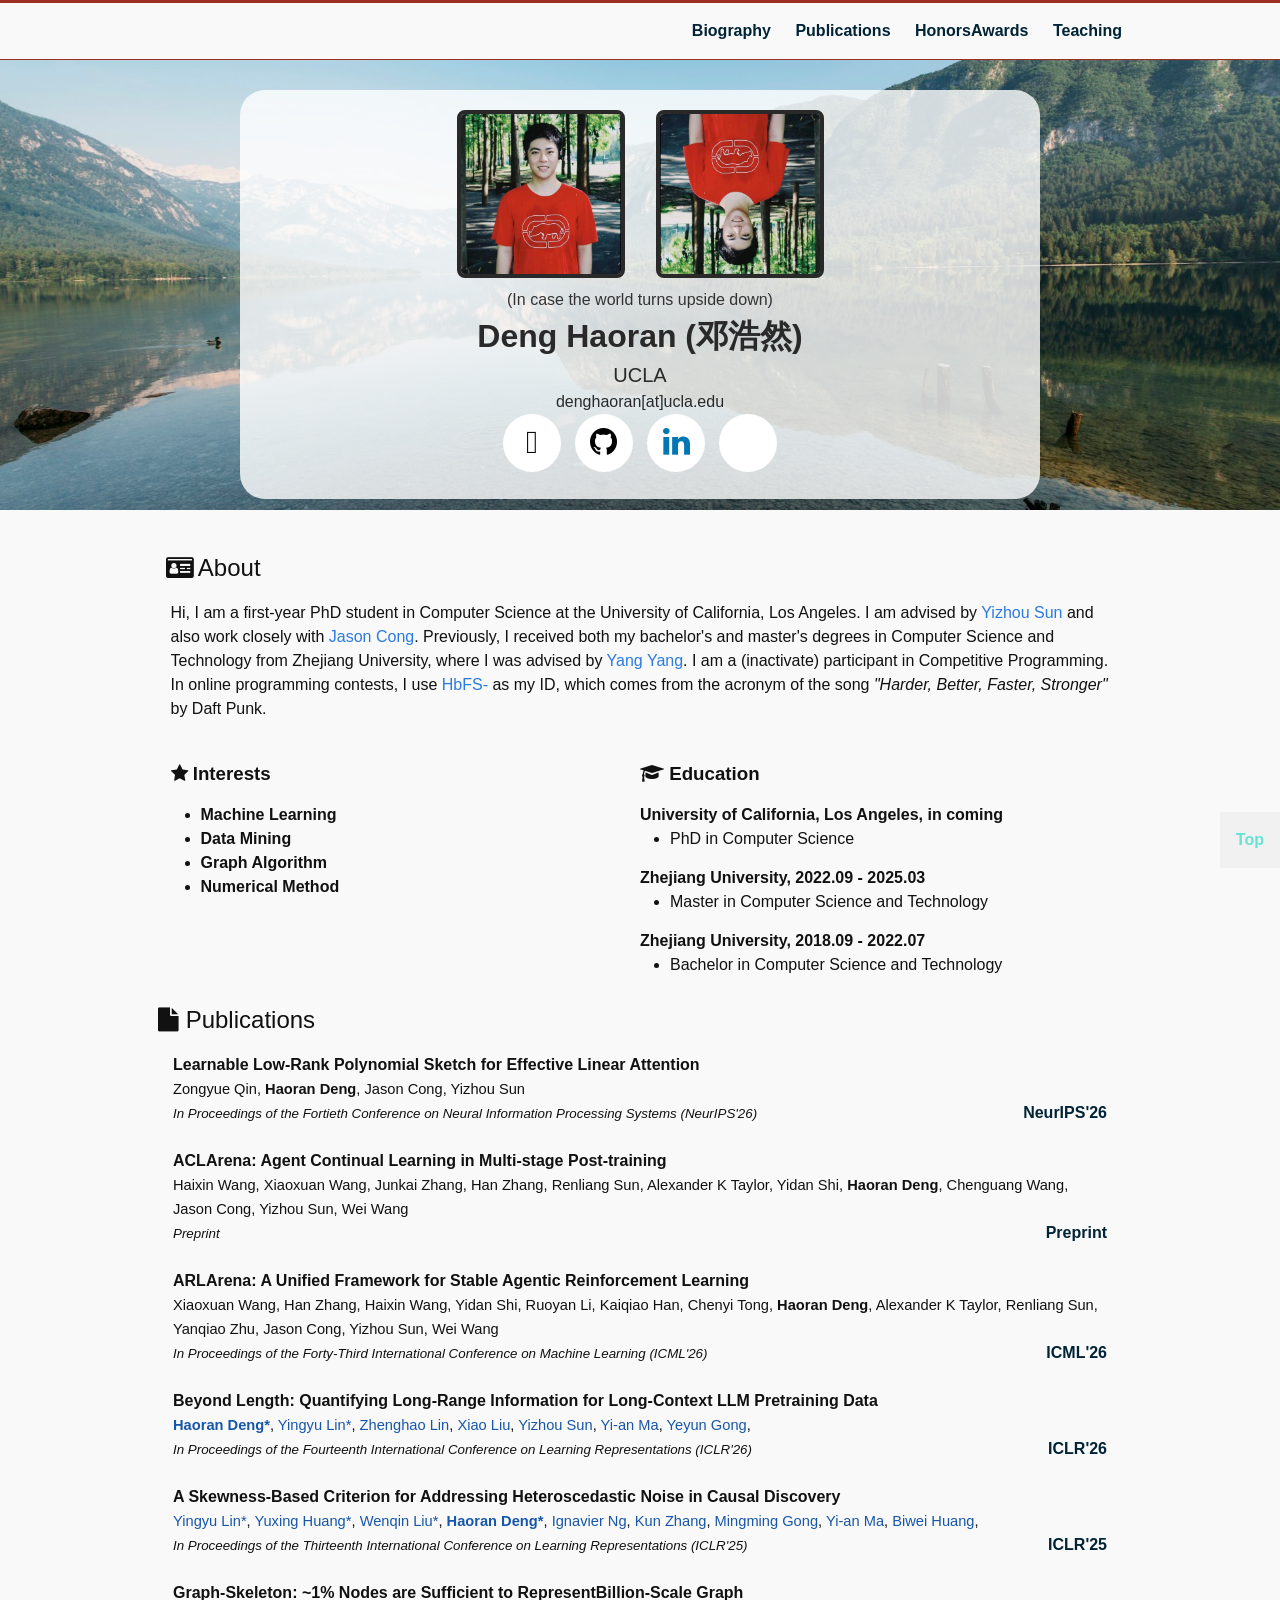
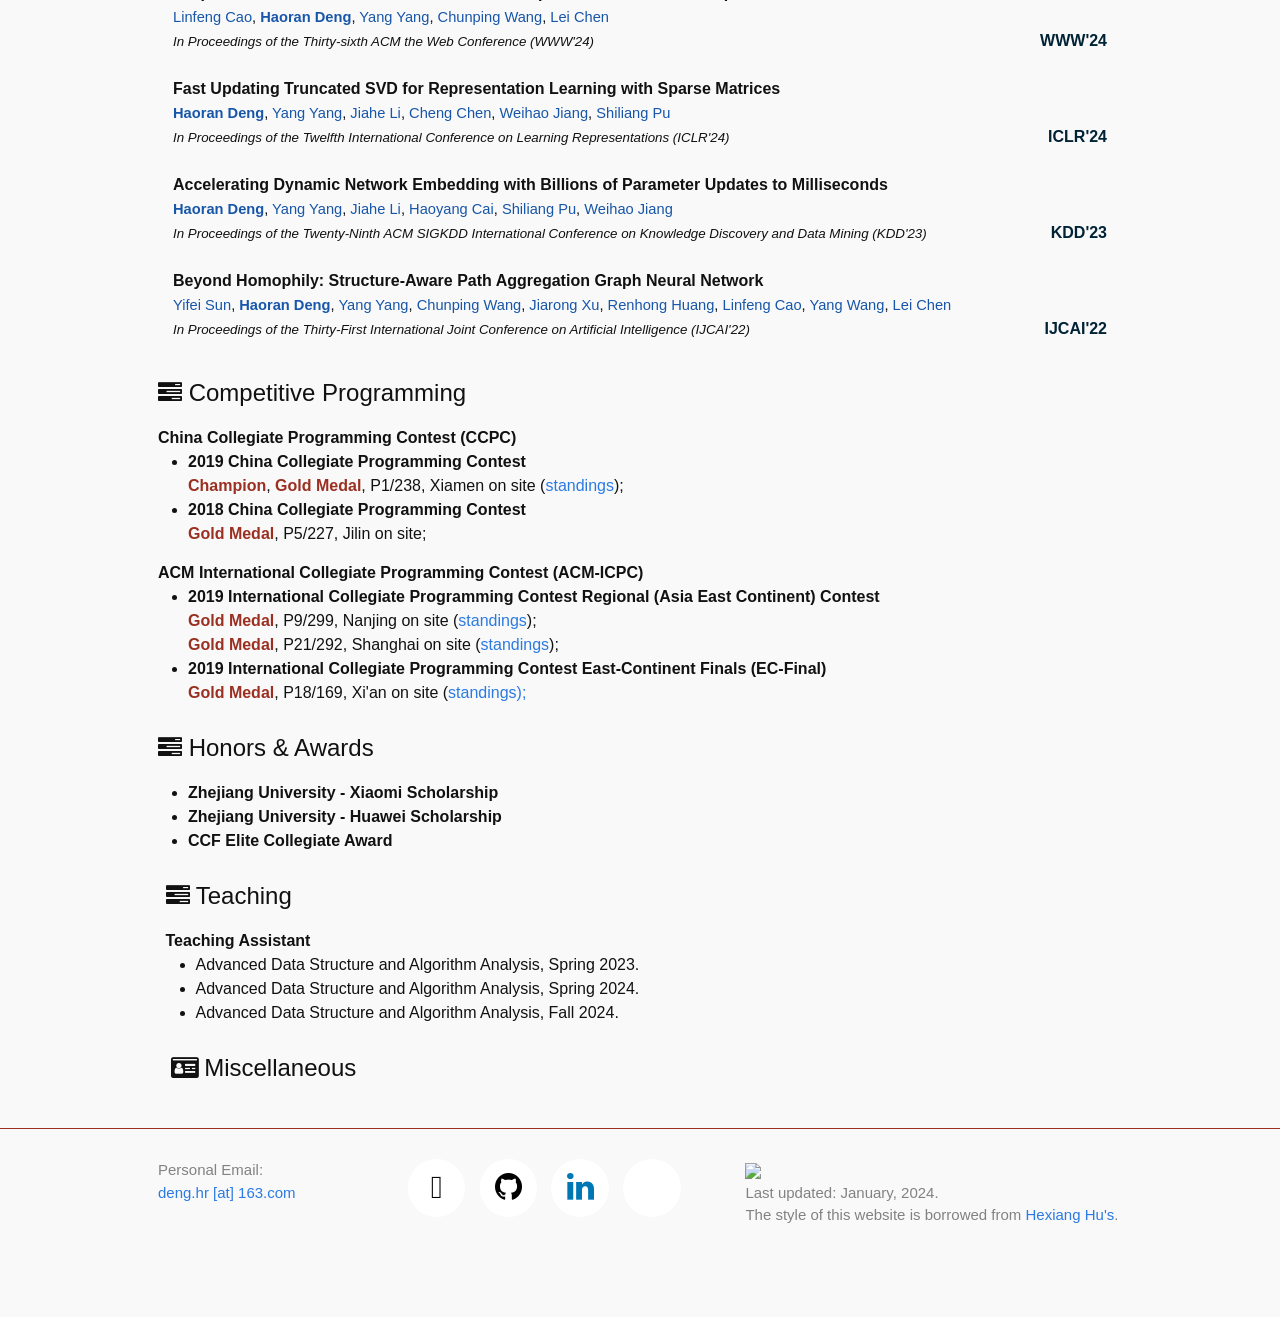
==== commit 2ff1e734: "Add LLoPS NeurIPS 2026 publication" ====
--- a/index.html
+++ b/index.html
@@ -233,6 +233,29 @@
   </h1>
 
   <div class="pub-list">
+
+    <div class="pub">
+      <div class="pub-right">
+        <div class="title">
+          Learnable Low-Rank Polynomial Sketch for Effective Linear Attention
+        </div>
+        <div class="authors">
+          <font style="font-size: 11pt;">
+            <span class="author">Zongyue Qin</span>,
+            <span class="author"><b>Haoran Deng</b></span>,
+            <span class="author">Jason Cong</span>,
+            <span class="author">Yizhou Sun</span>
+          </font>
+        </div>
+        <font style="font-size: 10pt;"><i>In Proceedings of the Fortieth Conference on Neural Information Processing Systems (NeurIPS'26)</i></font>
+        <div class="publish">
+          <span class="publisher">NeurIPS'26</span>
+        </div>
+        <div class="tags">
+          <a href="https://arxiv.org/pdf/2610.14219" class="publication-button pdf" aria-label="LLoPS paper PDF" title="Paper PDF"><i class="iconfont icon-wenjian_pdf" aria-hidden="true"></i></a>
+        </div>
+      </div>
+    </div>
 
     <div class="pub">
       <div class="pub-right">
